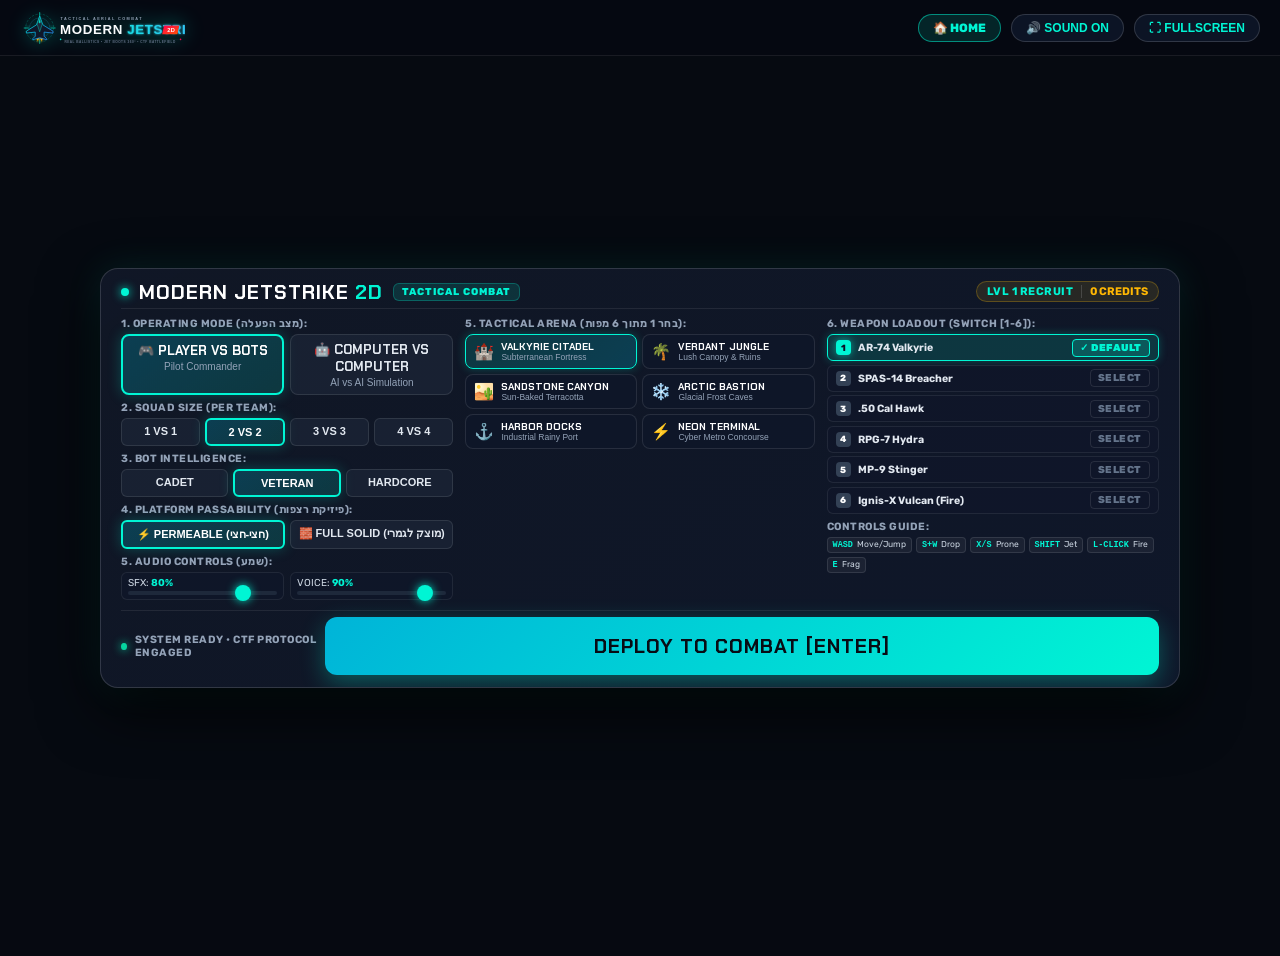
==== play.html @ 58e17929 "deploy: update with platform passability toggle and realistic foliage and flags" ====
<!DOCTYPE html>
<html lang="en" dir="ltr">
  <head>
    <meta charset="UTF-8" />
    <meta name="viewport" content="width=device-width, initial-scale=1.0, maximum-scale=1.0, user-scalable=no" />
    <title>MODERN JETSTRIKE 2D — Live Combat Arena</title>
    <meta name="description" content="Play Modern Jetstrike 2D online. Fast-paced 2D tactical combat with jet boots flight, projectile ballistics, 3-tier arena, and intense CTF team matches." />
    <meta name="theme-color" content="#060911" />
    <link rel="icon" type="image/svg+xml" href="./favicon.svg" />
    <script type="module" crossorigin src="./assets/play-CEenJJMi.js"></script>
    <link rel="stylesheet" crossorigin href="./assets/style-Cs0fQq-7.css">
  </head>
  <body class="arena-body">
    <!-- Streamlined Header for Pure Game Arena -->
    <header class="site-header game-arena-header">
      <div class="header-container">
        <a href="./index.html" class="brand-link" title="Return to Home & Portal">
          <img src="./modern-jetstrike-logo.svg" alt="Modern Jetstrike 2D" class="header-logo-img" />
        </a>

        <div class="header-actions">
          <a href="./index.html" class="header-pill home-link-pill" title="Return to Home / Marketing Portal">
            <span>🏠 HOME</span>
          </a>
          <button id="mute-btn" class="header-pill" title="Mute/Unmute Audio">🔊 SOUND ON</button>
          <button id="fullscreen-btn" class="header-pill" title="Toggle Fullscreen">⛶ FULLSCREEN</button>
          <button id="main-menu-btn" class="header-pill danger" title="Pause / Open Match Menu" style="display: none;">⚙️ MENU [ESC]</button>
        </div>
      </div>
    </header>

    <div id="app" class="game-app-container">
      <section id="battle-arena" class="arena-section standalone-arena">
        <!-- Main Game Canvas -->
        <canvas id="game-canvas"></canvas>

        <!-- On-Screen Mobile Touch Controls (Call of Duty Mobile Dual-Stick Style) -->
        <div id="touch-controls" class="touch-overlay" style="display: none;">
          <!-- Left Thumbstick: Movement (Run, Jump, Drop/Crouch) -->
          <div id="touch-left-zone" class="touch-zone touch-move-zone">
            <div id="touch-stick-base" class="stick-base move-stick-base">
              <div class="stick-ring-guide">
                <span class="guide-dir guide-up">▲</span>
                <span class="guide-dir guide-down">▼</span>
                <span class="guide-dir guide-left">◀</span>
                <span class="guide-dir guide-right">▶</span>
              </div>
              <div id="touch-stick-knob" class="stick-knob move-stick-knob">
                <div class="knob-dot"></div>
              </div>
            </div>
          </div>

          <!-- Right Zone: Dual-Stick 360° Aim & Fire Joystick + Surrounding Tactical Buttons -->
          <div id="touch-right-zone" class="touch-zone touch-aim-zone">
            <!-- 360° Aim & Fire Joystick -->
            <div id="touch-fire-base" class="stick-base fire-stick-base">
              <div class="fire-aim-indicator" id="fire-aim-indicator"></div>
              <div id="touch-fire-knob" class="stick-knob fire-stick-knob">
                <span class="fire-knob-text">🎯 FIRE</span>
              </div>
            </div>

            <!-- Surrounding Action Cluster (Call of Duty Mobile layout) -->
            <div class="touch-btn-cluster">
              <button id="touch-btn-jet" class="t-btn t-jet" title="Jet Boost (Fly / Somersault)">
                <span class="t-icon">🚀</span>
                <span class="t-label">BOOST</span>
              </button>
              <button id="touch-btn-jump" class="t-btn t-jump" title="Jump / Vault">
                <span class="t-icon">⬆️</span>
              </button>
              <button id="touch-btn-prone" class="t-btn t-prone" title="Prone / Crouch">
                <span class="t-icon">🧎</span>
              </button>
              <button id="touch-btn-grenade" class="t-btn t-grenade" title="Grenade (Hold to charge)">
                <span class="t-icon">💣</span>
              </button>
              <button id="touch-btn-reload" class="t-btn t-reload" title="Reload Weapon">
                <span class="t-icon">🔄</span>
              </button>
              <button id="touch-btn-weapon" class="t-btn t-weapon" title="Switch Weapon">
                <span class="t-icon">🔀</span>
              </button>
            </div>
          </div>
        </div>

        <!-- Mobile Landscape Orientation Enforcer Overlay -->
        <div id="rotate-prompt" class="rotate-prompt-overlay" style="display: none;">
          <div class="rotate-card glass-panel">
            <div class="rotate-phone-anim">
              <svg class="phone-svg" viewBox="0 0 80 120" width="70" height="105">
                <rect x="5" y="5" width="70" height="110" rx="14" ry="14" fill="#0d1527" stroke="#00f5d4" stroke-width="3" />
                <line x1="28" y1="12" x2="52" y2="12" stroke="#4895ef" stroke-width="2.5" stroke-linecap="round" />
                <circle cx="40" cy="104" r="4.5" fill="#00f5d4" />
                <rect x="12" y="20" width="56" height="74" rx="4" ry="4" fill="rgba(0, 245, 212, 0.08)" stroke="rgba(0, 245, 212, 0.25)" stroke-width="1.5" />
                <circle cx="40" cy="57" r="14" fill="none" stroke="#ff0054" stroke-width="2" stroke-dasharray="3,3" />
                <circle cx="40" cy="57" r="3" fill="#ff0054" />
              </svg>
              <div class="rotate-arrow-indicator">🔄</div>
            </div>
            <h2 class="rotate-title">סובב את המכשיר למצב מאוזן</h2>
            <div class="rotate-sub">ROTATE DEVICE TO LANDSCAPE</div>
            <p class="rotate-note">לשליטה טקטית אופטימלית ב-Dual-Stick 360° ותצוגת קרב רחבה</p>
            <button id="btn-force-landscape" class="rotate-action-btn">
              <span>⛶ מעבר למסך מלא מאוזן</span>
            </button>
          </div>
        </div>

        <!-- Main Menu & Match Setup Overlay (Compact Zero-Scroll Tactical War Room) -->
        <div id="menu-overlay" class="overlay-container">
          <div class="menu-card glass-panel compact-warroom">
            <!-- Header Bar -->
            <div class="warroom-header">
              <div class="brand-badge-box">
                <span class="live-status-dot"></span>
                <h1 class="warroom-title">MODERN JETSTRIKE <span>2D</span></h1>
                <span class="warroom-tag">TACTICAL COMBAT</span>
              </div>
              <div id="player-profile-badge" class="profile-pill-compact">
                <span id="profile-rank-tag">LVL 1 RECRUIT</span>
                <span id="profile-credits-tag">0 CREDITS</span>
              </div>
            </div>

            <!-- 3-Column Tactical Setup Grid -->
            <div class="warroom-grid">
              <!-- Column 1: Match Settings -->
              <div class="warroom-col">
                <div class="setup-group">
                  <label class="group-title">1. OPERATING MODE (מצב הפעלה):</label>
                  <div class="button-group mode-group-compact">
                    <button class="menu-btn mode-btn active" data-mode="pvb">
                      <span class="btn-top">🎮 PLAYER VS BOTS</span>
                      <span class="btn-sub">Pilot Commander</span>
                    </button>
                    <button class="menu-btn mode-btn cvc-highlight" data-mode="cvc">
                      <span class="btn-top">🤖 COMPUTER VS COMPUTER</span>
                      <span class="btn-sub">AI vs AI Simulation</span>
                    </button>
                  </div>
                </div>

                <div class="setup-group">
                  <label class="group-title">2. SQUAD SIZE (PER TEAM):</label>
                  <div class="button-group grid-4-pills">
                    <button class="menu-btn size-btn" data-size="1v1">1 VS 1</button>
                    <button class="menu-btn size-btn active" data-size="2v2">2 VS 2</button>
                    <button class="menu-btn size-btn" data-size="3v3">3 VS 3</button>
                    <button class="menu-btn size-btn" data-size="4v4">4 VS 4</button>
                  </div>
                </div>

                <div class="setup-group">
                  <label class="group-title">3. BOT INTELLIGENCE:</label>
                  <div class="button-group grid-3-pills">
                    <button class="menu-btn diff-btn" data-diff="easy">CADET</button>
                    <button class="menu-btn diff-btn active" data-diff="medium">VETERAN</button>
                    <button class="menu-btn diff-btn" data-diff="hard">HARDCORE</button>
                  </div>
                </div>

                <div class="setup-group">
                  <label class="group-title">4. PLATFORM PASSABILITY (פיזיקת רצפות):</label>
                  <div class="button-group grid-2-pills">
                    <button class="menu-btn passability-btn active" data-passability="permeable" title="One-way platforms allow jumping through from below and dropping through">
                      ⚡ PERMEABLE (חצי-חצי)
                    </button>
                    <button class="menu-btn passability-btn" data-passability="solid" title="All platforms are 100% solid walls and floors - no passing through">
                      🧱 FULL SOLID (מוצק לגמרי)
                    </button>
                  </div>
                </div>

                <div class="setup-group audio-compact-group">
                  <label class="group-title">5. AUDIO CONTROLS (שמע):</label>
                  <div class="vol-row-compact">
                    <div class="volume-slider-compact">
                      <span>SFX: <b id="master-volume-val">80%</b></span>
                      <input type="range" id="master-volume-slider" min="0" max="1" step="0.05" value="0.8" class="vol-slider" />
                    </div>
                    <div class="volume-slider-compact">
                      <span>VOICE: <b id="voice-volume-val">90%</b></span>
                      <input type="range" id="voice-volume-slider" min="0" max="1" step="0.05" value="0.9" class="vol-slider" />
                    </div>
                  </div>
                </div>
              </div>

              <!-- Column 2: Tactical Map Selector (6 Living Maps) -->
              <div class="warroom-col">
                <div class="setup-group">
                  <label class="group-title">5. TACTICAL ARENA (בחר 1 מתוך 6 מפות):</label>
                  <div class="map-selector-grid">
                    <button class="map-card-pill active" data-map="citadel">
                      <span class="map-icon">🏰</span>
                      <div class="map-text">
                        <strong>VALKYRIE CITADEL</strong>
                        <small>Subterranean Fortress</small>
                      </div>
                    </button>
                    <button class="map-card-pill" data-map="jungle">
                      <span class="map-icon">🌴</span>
                      <div class="map-text">
                        <strong>VERDANT JUNGLE</strong>
                        <small>Lush Canopy & Ruins</small>
                      </div>
                    </button>
                    <button class="map-card-pill" data-map="desert">
                      <span class="map-icon">🏜️</span>
                      <div class="map-text">
                        <strong>SANDSTONE CANYON</strong>
                        <small>Sun-Baked Terracotta</small>
                      </div>
                    </button>
                    <button class="map-card-pill" data-map="arctic">
                      <span class="map-icon">❄️</span>
                      <div class="map-text">
                        <strong>ARCTIC BASTION</strong>
                        <small>Glacial Frost Caves</small>
                      </div>
                    </button>
                    <button class="map-card-pill" data-map="docks">
                      <span class="map-icon">⚓</span>
                      <div class="map-text">
                        <strong>HARBOR DOCKS</strong>
                        <small>Industrial Rainy Port</small>
                      </div>
                    </button>
                    <button class="map-card-pill" data-map="neon">
                      <span class="map-icon">⚡</span>
                      <div class="map-text">
                        <strong>NEON TERMINAL</strong>
                        <small>Cyber Metro Concourse</small>
                      </div>
                    </button>
                  </div>
                </div>
              </div>

              <!-- Column 3: Weapons Arsenal & Controls -->
              <div class="warroom-col">
                <div class="setup-group">
                  <label class="group-title">6. WEAPON LOADOUT (SWITCH [1-6]):</label>
                  <div class="weapons-arsenal-compact">
                    <div class="weapon-compact-card active" data-weapon="assault">
                      <span class="w-badge">1</span>
                      <span class="w-name">AR-74 Valkyrie</span>
                      <span class="default-tag">✓ DEFAULT</span>
                    </div>
                    <div class="weapon-compact-card" data-weapon="shotgun">
                      <span class="w-badge">2</span>
                      <span class="w-name">SPAS-14 Breacher</span>
                      <span class="default-tag">SELECT</span>
                    </div>
                    <div class="weapon-compact-card" data-weapon="sniper">
                      <span class="w-badge">3</span>
                      <span class="w-name">.50 Cal Hawk</span>
                      <span class="default-tag">SELECT</span>
                    </div>
                    <div class="weapon-compact-card" data-weapon="rocket">
                      <span class="w-badge">4</span>
                      <span class="w-name">RPG-7 Hydra</span>
                      <span class="default-tag">SELECT</span>
                    </div>
                    <div class="weapon-compact-card" data-weapon="smg">
                      <span class="w-badge">5</span>
                      <span class="w-name">MP-9 Stinger</span>
                      <span class="default-tag">SELECT</span>
                    </div>
                    <div class="weapon-compact-card" data-weapon="flamethrower">
                      <span class="w-badge">6</span>
                      <span class="w-name">Ignis-X Vulcan (Fire)</span>
                      <span class="default-tag">SELECT</span>
                    </div>
                  </div>
                </div>

                <div class="setup-group">
                  <label class="group-title">CONTROLS GUIDE:</label>
                  <div class="controls-ticker-compact">
                    <span><kbd>WASD</kbd> Move/Jump</span>
                    <span><kbd>S+W</kbd> Drop</span>
                    <span><kbd>X/S</kbd> Prone</span>
                    <span><kbd>SHIFT</kbd> Jet</span>
                    <span><kbd>L-CLICK</kbd> Fire</span>
                    <span><kbd>E</kbd> Frag</span>
                  </div>
                </div>
              </div>
            </div>

            <!-- Footer Dock: Prominent Always-Visible CTA -->
            <div class="warroom-footer">
              <div class="warroom-status">
                <span class="status-indicator"></span>
                <span>SYSTEM READY • CTF PROTOCOL ENGAGED</span>
              </div>
              <button id="start-btn" class="cta-button warroom-launch-btn pulse-button">
                <span class="btn-text">DEPLOY TO COMBAT [ENTER] ➔</span>
              </button>
            </div>
          </div>
        </div>

        <!-- Main Menu Return Confirmation / Pause Modal -->
        <div id="leave-modal" class="overlay-container" style="display: none;">
          <div class="modal-card glass-panel warning-card">
            <div class="badge-tag warning">MATCH PAUSED</div>
            <h2 class="modal-title text-warning">RETURN TO MAIN MENU?</h2>
            <p class="modal-subtitle">The match is paused. Returning to main menu will discard current match progress and K/D stats.</p>

            <div class="modal-actions">
              <button id="confirm-leave-btn" class="cta-button danger">
                <span class="btn-text">YES, RETURN TO MENU</span>
              </button>
              <button id="cancel-leave-btn" class="cta-button secondary">
                <span class="btn-text">RESUME BATTLE [ESC]</span>
              </button>
            </div>
          </div>
        </div>

        <!-- Game Over Modal -->
        <div id="game-over-modal" class="overlay-container" style="display: none;">
          <div class="modal-card glass-panel">
            <h2 id="game-over-title" class="modal-title">VICTORY</h2>
            <p id="game-over-subtitle" class="modal-subtitle">The Blue team captured 5 flags and claimed victory!</p>

            <div id="game-over-score" class="score-display"></div>
            <div id="game-over-rewards"></div>
            <div id="game-over-stats" class="stats-summary"></div>

            <div class="modal-actions">
              <button id="play-again-btn" class="cta-button">
                <span class="btn-text">PLAY AGAIN</span>
              </button>
              <button id="game-over-menu-btn" class="cta-button secondary">
                <span class="btn-text">MAIN MENU</span>
              </button>
              <a href="./index.html" class="cta-button tertiary">
                <span class="btn-text">🏠 HOME PORTAL</span>
              </a>
            </div>
          </div>
        </div>
      </section>
    </div>

    <!-- Main Game Script -->
  </body>
</html>
---- assets/style-Cs0fQq-7.css ----
@import "https://fonts.googleapis.com/css2?family=Chakra+Petch:wght@400;600;700&family=Rubik:wght@400;500;700;900&display=swap";*{box-sizing:border-box;-webkit-user-select:none;user-select:none;margin:0;padding:0}body,html{scroll-behavior:smooth;color:#f1f5f9;background-color:#060911;width:100%;min-height:100%;font-family:Rubik,Segoe UI,sans-serif;overflow:hidden auto}#app{width:100%;min-height:100vh;position:relative}.site-header{-webkit-backdrop-filter:blur(14px);z-index:1000;background:#060911f0;border-bottom:1px solid #ffffff14;width:100%;height:56px;position:sticky;top:0;left:0}.header-container{justify-content:space-between;align-items:center;max-width:1440px;height:100%;margin:0 auto;padding:0 20px;display:flex}.brand-link{color:#fff;align-items:center;gap:10px;text-decoration:none;display:flex}.brand-icon{color:#00f5d4;filter:drop-shadow(0 0 10px #00f5d4b3);font-size:20px}.brand-name{letter-spacing:1.5px;font-family:Chakra Petch,sans-serif;font-size:17px;font-weight:900}.brand-name .accent-text{color:#00f5d4}.brand-tag{color:#00f5d4;letter-spacing:.5px;background:#00f5d41f;border:1px solid #00f5d466;border-radius:4px;padding:2px 7px;font-size:10px;font-weight:700}.site-nav{gap:22px;display:flex}.nav-link{color:#94a3b8;letter-spacing:.8px;border-bottom:2px solid #0000;padding:6px 0;font-size:12px;font-weight:700;text-decoration:none;transition:all .2s}.nav-link:hover,.nav-link.active{color:#00f5d4;border-bottom-color:#00f5d4}.header-actions{align-items:center;gap:10px;display:flex}.header-pill{color:#00f5d4;cursor:pointer;background:#0f172ad9;border:1px solid #ffffff26;border-radius:20px;padding:6px 14px;font-size:12px;font-weight:700;transition:all .2s}.header-pill:hover{background:#1e293bf2;border-color:#00f5d4;transform:translateY(-1px)}.header-pill.danger{color:#ff0054;border-color:#ff00544d}.header-pill.danger:hover{background:#ff005433;border-color:#ff0054}.header-pill.muted{color:#94a3b8;border-color:#ffffff14}.github-pill{color:#fff;letter-spacing:.5px;background:linear-gradient(135deg,#1e293b 0%,#0f172a 100%);border:1px solid #fff3;border-radius:20px;align-items:center;gap:7px;padding:6px 14px;font-size:12px;font-weight:800;text-decoration:none;transition:all .2s;display:flex}.github-pill:hover{border-color:#00f5d4;transform:translateY(-1px);box-shadow:0 0 16px #00f5d44d}.arena-section{background:#000;width:100%;height:calc(100vh - 56px);min-height:560px;position:relative;overflow:hidden}canvas#game-canvas{cursor:crosshair;width:100%;height:100%;display:block;position:absolute;top:0;left:0}.top-hud-bar{z-index:50;gap:10px;display:flex;position:absolute;top:16px;right:16px}.hud-pill{color:#00f5d4;cursor:pointer;-webkit-backdrop-filter:blur(8px);backdrop-filter:blur(8px);background:#0f172ad9;border:1px solid #ffffff26;border-radius:20px;padding:8px 16px;font-size:13px;font-weight:700;transition:all .2s}.hud-pill:hover{background:#1e293bf2;border-color:#00f5d4;transform:translateY(-1px)}.hud-pill.danger{color:#ff0054;border-color:#ff00544d}.hud-pill.danger:hover{background:#ff005433;border-color:#ff0054}.hud-pill.muted{color:#94a3b8;border-color:#ffffff14}.modal-actions{gap:14px;display:flex}.cta-button.danger{background:linear-gradient(135deg,#d90429 0%,#ff0054 100%);box-shadow:0 8px 25px #ff005459}.cta-button.secondary{color:#fff;box-shadow:none;background:#1e293bcc;border:1px solid #ffffff26}.cta-button.secondary:hover{background:#334155f2}.badge-tag.warning{color:#ff0054;background:#ff005426;border-color:#ff005459}.text-warning{color:#ff0054;text-shadow:0 0 25px #ff005480}.touch-overlay{pointer-events:none;z-index:40;width:100%;height:100%;position:absolute;top:0;left:0}.touch-zone{pointer-events:auto;-webkit-user-select:none;user-select:none;position:absolute;bottom:16px}#touch-left-zone{justify-content:center;align-items:center;width:170px;height:170px;display:flex;left:18px}.stick-base{-webkit-backdrop-filter:blur(8px);border-radius:50%;justify-content:center;align-items:center;width:132px;height:132px;display:flex;position:relative}.move-stick-base{background:radial-gradient(circle,#0f172a73 0%,#060b18bf 100%);border:2px solid #00f5d459;box-shadow:0 0 16px #00f5d426,inset 0 0 16px #00000080}.stick-ring-guide{pointer-events:none;width:100%;height:100%;position:absolute}.guide-dir{color:#00f5d473;font-size:11px;position:absolute}.guide-up{top:6px;left:50%;transform:translate(-50%)}.guide-down{bottom:6px;left:50%;transform:translate(-50%)}.guide-left{top:50%;left:6px;transform:translateY(-50%)}.guide-right{top:50%;right:6px;transform:translateY(-50%)}.stick-knob{pointer-events:none;border-radius:50%;justify-content:center;align-items:center;transition:box-shadow .12s;display:flex;position:absolute;transform:translate(0)}.move-stick-knob{background:radial-gradient(circle at 35% 35%,#00f5d4,#0077b6);border:2px solid #fff;width:54px;height:54px;box-shadow:0 0 18px #00f5d4b3,inset 0 2px 4px #fff6}.knob-dot{background:#fff;border-radius:50%;width:12px;height:12px;box-shadow:0 0 8px #fff}#touch-right-zone{pointer-events:none;width:280px;height:280px;right:14px}.fire-stick-base{pointer-events:auto;cursor:grab;touch-action:none;background:radial-gradient(circle,#1e0a1480 0%,#0c050ccc 100%);border:2px dashed #ff00548c;border-radius:50%;width:136px;height:136px;position:absolute;bottom:10px;right:10px;box-shadow:0 0 20px #ff005440,inset 0 0 20px #0009}.fire-aim-indicator{transform-origin:0%;pointer-events:none;background:linear-gradient(90deg,#ff0054d9,#0000);width:76px;height:3px;display:none;position:absolute;top:50%;left:50%;box-shadow:0 0 8px #ff0054}.fire-stick-knob{color:#fff;letter-spacing:.5px;-webkit-user-select:none;user-select:none;background:radial-gradient(circle at 35% 35%,#ff0054,#800f2f);border:2px solid #ffccd5;width:62px;height:62px;font-family:Chakra Petch,sans-serif;font-size:11px;font-weight:900;box-shadow:0 0 20px #ff0054a6,inset 0 2px 5px #ffffff80}.fire-stick-knob.active-firing{background:radial-gradient(circle at 35% 35%,#ff4d6d,#d90429);transform:scale(1.06);box-shadow:0 0 30px #ff0054,inset 0 0 10px #fff}.fire-knob-text{pointer-events:none;text-shadow:0 1px 4px #000c}.touch-btn-cluster{pointer-events:none;width:100%;height:100%;position:absolute;top:0;left:0}.t-btn{pointer-events:auto;color:#fff;cursor:pointer;touch-action:none;-webkit-user-select:none;user-select:none;-webkit-backdrop-filter:blur(6px);background:#0f172acc;border:1.5px solid #ffffff40;border-radius:50%;justify-content:center;align-items:center;font-family:Chakra Petch,sans-serif;transition:transform 80ms,filter 80ms,background 80ms;display:flex;position:absolute}.t-btn:active{filter:brightness(1.3);transform:scale(.9)}.t-jet{color:#fff;background:linear-gradient(135deg,#00b4d8bf,#0077b6e6);border:2px solid #00f5d4;border-radius:21px;gap:5px;width:94px;height:42px;font-size:13px;font-weight:800;bottom:160px;right:18px;box-shadow:0 0 18px #00f5d473}.t-jet:active{color:#080c14;background:linear-gradient(135deg,#00f5d4,#0077b6)}.t-jump{background:#141e37d9;border-color:#00f5d466;width:44px;height:44px;font-size:18px;bottom:160px;right:122px}.t-prone{background:#141e37d9;border-color:#4895ef80;width:42px;height:42px;font-size:17px;bottom:160px;right:176px}.t-grenade{background:#28190ad9;border-color:#ffb703;width:48px;height:48px;font-size:18px;bottom:102px;right:162px;box-shadow:0 0 12px #ffb7034d}.t-reload{background:#0a192dd9;border-color:#4895ef;width:44px;height:44px;font-size:17px;bottom:44px;right:162px}.t-weapon{background:#230a28d9;border-color:#b5179e;width:46px;height:46px;font-size:18px;top:15px;right:25px;box-shadow:0 0 12px #b5179e4d}.rotate-prompt-overlay{z-index:99999;-webkit-backdrop-filter:blur(18px);text-align:center;direction:rtl;background:#040710f5;justify-content:center;align-items:center;width:100vw;height:100vh;padding:24px;display:flex;position:fixed;top:0;left:0}.rotate-card{background:#0b1326eb;border:1px solid #00f5d459;border-radius:18px;flex-direction:column;align-items:center;width:100%;max-width:440px;padding:34px 26px;display:flex;box-shadow:0 0 45px #00f5d433,inset 0 0 25px #0009}.rotate-phone-anim{justify-content:center;align-items:center;width:110px;height:110px;margin-bottom:20px;display:flex;position:relative}.phone-svg{transform-origin:50%;filter:drop-shadow(0 0 10px #00f5d466);animation:2.6s ease-in-out infinite phoneLandscapeTilt}@keyframes phoneLandscapeTilt{0%,15%{transform:rotate(0)}40%,80%{transform:rotate(-90deg)}95%,to{transform:rotate(0)}}.rotate-arrow-indicator{font-size:24px;animation:3s linear infinite spinSlow;position:absolute;top:-6px;right:-6px}@keyframes spinSlow{0%{transform:rotate(0)}to{transform:rotate(360deg)}}.rotate-title{color:#00f5d4;text-shadow:0 0 14px #00f5d480;margin:0 0 4px;font-family:Chakra Petch,sans-serif;font-size:22px;font-weight:800}.rotate-sub{letter-spacing:2px;color:#ffffffa6;direction:ltr;margin-bottom:14px;font-family:Chakra Petch,sans-serif;font-size:13px;font-weight:700}.rotate-note{color:#94a3b8;margin:0 0 22px;font-size:14px;line-height:1.5}.rotate-action-btn{color:#080c14;letter-spacing:1px;cursor:pointer;background:linear-gradient(135deg,#00f5d4,#00b4d8);border:none;border-radius:10px;width:100%;padding:14px 20px;font-family:Chakra Petch,sans-serif;font-size:14px;font-weight:800;transition:transform .15s,filter .15s;box-shadow:0 0 25px #00f5d466}.rotate-action-btn:active{filter:brightness(1.2);transform:scale(.96)}@media (orientation:portrait) and (width<=1024px){#rotate-prompt{display:flex!important}}@media (height<=520px){.site-header{height:38px!important;padding:0 12px!important}.site-header .brand-title-wrap{display:none!important}.site-header .header-pill{padding:3px 8px!important;font-size:11px!important}.arena-section,.standalone-arena{height:calc(100vh - 38px)!important;min-height:0!important}.touch-zone{transform-origin:bottom;transform:scale(.88)}}.overlay-container{-webkit-backdrop-filter:blur(12px);backdrop-filter:blur(12px);z-index:100;background:#080c14d9;justify-content:center;align-items:center;width:100%;height:100%;display:flex;position:absolute;top:0;left:0}.glass-panel{background:linear-gradient(145deg,#111827f0,#0f172afa);border:1px solid #ffffff24;border-radius:18px;box-shadow:0 25px 60px #000000b3,0 0 35px #00f5d41f}.menu-card.no-scroll{flex-direction:column;gap:clamp(10px,1.6vh,16px);width:min(92vw,1060px);max-height:88vh;padding:clamp(16px,2.6vh,28px) clamp(20px,2.8vw,36px);display:flex;overflow:hidden}.menu-card.compact-warroom{box-sizing:border-box;flex-direction:column;gap:8px;width:min(94vw,1080px);max-height:92vh;padding:12px 20px;display:flex;overflow:hidden;box-shadow:0 20px 60px #000000d9,0 0 35px #00f5d41f}.warroom-header{border-bottom:1px solid #ffffff14;justify-content:space-between;align-items:center;padding-bottom:6px;display:flex}.brand-badge-box{align-items:center;gap:10px;display:flex}.live-status-dot{background:#00f5d4;border-radius:50%;width:8px;height:8px;box-shadow:0 0 10px #00f5d4}.warroom-title{color:#fff;letter-spacing:1px;margin:0;font-family:Chakra Petch,sans-serif;font-size:20px;font-weight:900;line-height:1}.warroom-title span{color:#00f5d4}.warroom-tag{letter-spacing:1px;color:#00f5d4;background:#00f5d41f;border:1px solid #00f5d440;border-radius:6px;padding:2px 8px;font-size:10px;font-weight:800}.profile-pill-compact{color:#ffbe0b;background:#ffbe0b1a;border:1px solid #ffbe0b40;border-radius:12px;gap:8px;padding:3px 10px;font-size:11px;font-weight:700;display:flex}.warroom-grid{grid-template-columns:1fr 1.05fr 1fr;align-items:start;gap:12px;display:grid}.warroom-col{flex-direction:column;gap:6px;display:flex}.setup-group{flex-direction:column;gap:4px;display:flex}.group-title{color:#94a3b8;letter-spacing:.5px;text-transform:uppercase;font-size:10.5px;font-weight:700}.mode-group-compact{grid-template-columns:1fr 1fr;gap:6px;display:grid}.mode-group-compact .menu-btn{border-radius:8px;padding:6px 4px}.mode-group-compact .btn-top{font-size:11px;font-weight:700}.mode-group-compact .btn-sub{font-size:9px}.grid-4-pills{grid-template-columns:repeat(4,1fr);gap:5px;display:grid}.grid-4-pills .menu-btn{border-radius:6px;padding:6px 2px;font-size:11px;font-weight:800}.grid-3-pills{grid-template-columns:repeat(3,1fr);gap:5px;display:grid}.grid-3-pills .menu-btn{border-radius:6px;padding:6px 2px;font-size:11px;font-weight:800}.grid-2-pills{grid-template-columns:repeat(2,1fr);gap:5px;display:grid}.grid-2-pills .menu-btn{border-radius:6px;padding:6px 4px;font-size:11px;font-weight:800}.vol-row-compact{grid-template-columns:1fr 1fr;gap:6px;display:grid}.volume-slider-compact{color:#cbd5e1;background:#0f172a80;border:1px solid #ffffff14;border-radius:6px;flex-direction:column;gap:2px;padding:4px 6px;font-size:10px;display:flex}.volume-slider-compact b{color:#00f5d4}.volume-slider-compact .vol-slider{width:100%;height:4px}.map-selector-grid{grid-template-columns:1fr 1fr;gap:5px;display:grid}.map-card-pill{cursor:pointer;text-align:left;-webkit-user-select:none;user-select:none;background:#0f172ab3;border:1px solid #ffffff1a;border-radius:8px;align-items:center;gap:7px;padding:6px 8px;transition:all .15s;display:flex}.map-card-pill:hover{background:#1e293bcc;border-color:#00f5d466;transform:translateY(-1px)}.map-card-pill.active{background:linear-gradient(135deg,#00f5d426,#00b4d840);border:1.5px solid #00f5d4;box-shadow:0 0 10px #00f5d440}.map-card-pill .map-icon{font-size:16px}.map-card-pill .map-text{flex-direction:column;display:flex}.map-card-pill .map-text strong{color:#fff;font-family:Chakra Petch,sans-serif;font-size:10px;font-weight:700;line-height:1.1}.map-card-pill .map-text small{color:#94a3b8;font-size:8.5px}.weapons-arsenal-compact{grid-template-columns:1fr;gap:3.5px;display:grid}.weapons-arsenal-compact .weapon-compact-card{cursor:pointer;background:#0f172a99;border:1px solid #ffffff14;border-radius:6px;align-items:center;gap:7px;padding:3.5px 8px;transition:all .15s;display:flex}.weapons-arsenal-compact .weapon-compact-card:hover{background:#1e293bb3;border-color:#00f5d466}.weapons-arsenal-compact .weapon-compact-card.active{background:#00f5d424;border-color:#00f5d4;box-shadow:0 0 8px #00f5d440}.weapons-arsenal-compact .w-badge{color:#fff;background:#334155;border-radius:4px;justify-content:center;align-items:center;width:15px;height:15px;font-size:9px;font-weight:800;display:flex}.weapons-arsenal-compact .weapon-compact-card.active .w-badge{color:#0b1329;background:#00f5d4}.weapons-arsenal-compact .w-name{color:#e2e8f0;font-size:10.5px;font-weight:700}.weapons-arsenal-compact .default-tag{color:#00f5d4;margin-left:auto;font-size:8.5px;font-weight:700}.controls-ticker-compact{flex-wrap:wrap;gap:4px;display:flex}.controls-ticker-compact span{color:#cbd5e1;background:#ffffff0d;border:1px solid #ffffff1a;border-radius:4px;padding:1.5px 5px;font-size:8.5px}.controls-ticker-compact kbd{color:#00f5d4;margin-right:2px;font-weight:800}.warroom-footer{border-top:1px solid #ffffff14;justify-content:space-between;align-items:center;margin-top:2px;padding-top:6px;display:flex}.warroom-status{color:#94a3b8;letter-spacing:.5px;align-items:center;gap:8px;font-size:10.5px;font-weight:700;display:flex}.warroom-status .status-indicator{background:#06d6a0;border-radius:50%;width:7px;height:7px;box-shadow:0 0 8px #06d6a0}.warroom-launch-btn{letter-spacing:1px;width:auto;min-width:250px;padding:8px 22px;font-family:Chakra Petch,sans-serif;font-size:13.5px;font-weight:900}.menu-header{text-align:center}.badge-tag{letter-spacing:1.5px;color:#00f5d4;background:#00f5d426;border:1px solid #00f5d44d;border-radius:12px;margin-bottom:4px;padding:3px 12px;font-size:11px;font-weight:800;display:inline-block}.game-title{letter-spacing:2px;color:#fff;text-transform:uppercase;text-shadow:0 0 20px #00f5d44d;font-family:Chakra Petch,sans-serif;font-size:clamp(26px,3.8vh,38px);font-weight:900;line-height:1.1}.game-title span{color:#00f5d4}.game-subtitle{color:#94a3b8;margin-top:2px;font-size:clamp(12px,1.4vh,13px)}.menu-grid{grid-template-columns:1.15fr 1fr;align-items:stretch;gap:clamp(14px,2.2vw,26px);display:grid}.menu-col{flex-direction:column;justify-content:space-between;gap:clamp(8px,1.5vh,14px);display:flex}.setup-section{flex-direction:column;gap:6px;display:flex}.section-label{color:#cbd5e1;letter-spacing:.5px;font-size:12px;font-weight:700}.mode-group{grid-template-columns:1fr 1fr;gap:8px;display:grid}.size-group{grid-template-columns:repeat(4,1fr);gap:8px;display:grid}.diff-group{grid-template-columns:repeat(3,1fr);gap:8px;display:grid}.menu-btn,.choice-btn{color:#e2e8f0;cursor:pointer;background:#1e293b99;border:1px solid #ffffff1a;border-radius:10px;flex-direction:column;align-items:center;gap:2px;padding:clamp(8px,1.2vh,12px) 6px;transition:all .2s;display:flex}.menu-btn:hover,.choice-btn:hover{background:#334155b3;border-color:#00f5d466;transform:translateY(-2px)}.menu-btn.active,.choice-btn.active{color:#fff;background:linear-gradient(145deg,#00b4d840,#00f5d426);border:2px solid #00f5d4;box-shadow:0 0 14px #00f5d440}.menu-btn .btn-top,.choice-btn .title{font-family:Chakra Petch,sans-serif;font-size:13px;font-weight:700}.menu-btn .btn-sub,.choice-btn .desc{color:#94a3b8;font-size:10px}.mode-btn.cvc-highlight.active{border-color:#ffbe0b;box-shadow:0 0 16px #ffbe0b66}.mode-btn.cvc-highlight.active .btn-top{color:#ffbe0b}.weapons-grid-compact{flex-direction:column;gap:5px;display:flex}.weapon-compact-card{cursor:pointer;-webkit-user-select:none;user-select:none;background:#0f172a99;border:1px solid #ffffff14;border-radius:8px;align-items:center;gap:10px;padding:6px 10px;transition:all .15s;display:flex;position:relative}.weapon-compact-card:hover{background:#1e293bb3;border-color:#00f5d466;transform:translate(2px)}.weapon-compact-card.active{background:#00f5d424;border-color:#00f5d4;box-shadow:0 0 10px #00f5d440}.weapon-compact-card.active .w-badge{color:#0f172a;background:#00f5d4;box-shadow:0 0 8px #00f5d499}.weapon-compact-card .default-tag{color:#64748b;text-transform:uppercase;letter-spacing:.5px;border:1px solid #ffffff1a;border-radius:4px;flex-shrink:0;margin-left:auto;padding:2px 7px;font-size:10px;font-weight:800;transition:all .15s}.weapon-compact-card.active .default-tag{color:#00f5d4;background:#00f5d42e;border-color:#00f5d4;font-weight:900}.w-badge{color:#0f172a;background:#00f5d4;border-radius:4px;flex-shrink:0;justify-content:center;align-items:center;width:20px;height:20px;font-size:11px;font-weight:900;display:inline-flex}.w-logo-wrap{background:#00000073;border:1px solid #ffffff14;border-radius:4px;flex-shrink:0;justify-content:center;align-items:center;width:44px;height:24px;padding:2px 4px;display:flex}.weapon-svg{object-fit:contain;filter:drop-shadow(0 0 3px #00f5d459);width:100%;height:100%}.w-details{flex-direction:column;display:flex}.w-details strong{color:#fff;font-size:12px}.w-details span{color:#94a3b8;font-size:10px}.controls-guide-compact{background:#0f172a80;border:1px solid #ffffff14;border-radius:10px;grid-template-columns:repeat(2,1fr);gap:6px;padding:8px 12px;display:grid}.guide-item{color:#cbd5e1;align-items:center;gap:6px;font-size:11px;display:flex}.guide-item .k{color:#00f5d4;letter-spacing:.5px;white-space:nowrap;background:#ffffff1f;border:1px solid #fff3;border-radius:4px;padding:2px 6px;font-size:10px;font-weight:700;display:inline-block}.launch-box{margin-top:auto}.cta-button{color:#080c14;cursor:pointer;background:linear-gradient(135deg,#00b4d8 0%,#00f5d4 100%);border:none;border-radius:12px;flex-direction:column;align-items:center;gap:2px;width:100%;padding:clamp(12px,1.8vh,16px) 20px;transition:all .25s cubic-bezier(.4,0,.2,1);display:flex;box-shadow:0 8px 25px #00f5d44d}.cta-button:hover{filter:brightness(1.1);transform:translateY(-2px);box-shadow:0 12px 30px #00f5d480}.cta-button:active{transform:translateY(1px)}.cta-button .btn-text{letter-spacing:1px;font-family:Chakra Petch,sans-serif;font-size:clamp(16px,2.2vh,20px);font-weight:800}.cta-button .btn-sub{opacity:.85;font-size:11px;font-weight:600}.modal-card{text-align:center;flex-direction:column;gap:20px;width:90%;max-width:520px;padding:36px;display:flex}.modal-title{letter-spacing:2px;font-family:Chakra Petch,sans-serif;font-size:42px;font-weight:900}.text-victory{color:#00f5d4;text-shadow:0 0 25px #00f5d480}.text-defeat{color:#ff0054;text-shadow:0 0 25px #ff005480}.modal-subtitle{color:#cbd5e1;font-size:15px}.score-display{background:#0f172ab3;border-radius:12px;justify-content:center;align-items:center;gap:24px;padding:16px;display:flex}.score-team{font-size:22px;font-weight:800}.score-team.blue{color:#00b4d8}.score-team.red{color:#e63946}.score-team span{font-size:36px}.score-divider{color:#64748b;font-size:28px}.stats-summary{background:#1e293b80;border-radius:10px;justify-content:space-around;padding:12px;font-size:14px;display:flex}.stat-item strong{color:#00f5d4;font-size:16px}.reward-card{text-align:left;background:#0f172ad9;border:1px solid #ffffff1f;border-radius:14px;flex-direction:column;gap:12px;padding:16px 20px;display:flex}.reward-card.victory-reward{border-color:#00f5d466;box-shadow:0 0 20px #00f5d426}.reward-card.defeat-reward{border-color:#ff005459;box-shadow:0 0 20px #ff00541f}.reward-header{justify-content:space-between;align-items:center;display:flex}.reward-badge{letter-spacing:1px;text-transform:uppercase;color:#00f5d4;font-family:Chakra Petch,sans-serif;font-size:13px;font-weight:900}.reward-card.defeat-reward .reward-badge{color:#ffb703}.rank-up-badge{color:#0f172a;background:#ffb703;border-radius:6px;padding:2px 8px;font-size:11px;font-weight:900;animation:1s infinite alternate pulse}.reward-amounts{gap:12px;display:flex}.reward-pill{text-align:center;letter-spacing:.5px;border-radius:8px;flex:1;padding:8px 12px;font-family:Chakra Petch,sans-serif;font-size:18px;font-weight:900}.reward-pill.xp{color:#00f5d4;background:#00f5d426;border:1px solid #00f5d466}.reward-pill.credits{color:#ffb703;background:#ffb70326;border:1px solid #ffb70366}.career-progress{flex-direction:column;gap:6px;margin-top:4px;display:flex}.career-rank-text{color:#cbd5e1;justify-content:space-between;font-size:12px;font-weight:800;display:flex}.career-bar-track{background:#ffffff1a;border-radius:4px;width:100%;height:8px;overflow:hidden}.career-bar-fill{background:linear-gradient(90deg,#00b4d8,#00f5d4);border-radius:4px;height:100%;transition:width .6s cubic-bezier(.4,0,.2,1)}.career-total-credits{color:#94a3b8;margin-top:2px;font-size:11px}.career-total-credits strong{color:#ffb703}.menu-top-strip{justify-content:space-between;align-items:center;width:100%;display:flex}.player-profile-pill{background:#0f172ab3;border:1px solid #ffffff1f;border-radius:20px;align-items:center;gap:8px;padding:4px 10px;font-size:11px;font-weight:800;display:flex}#profile-rank-tag{color:#00f5d4;letter-spacing:.5px}#profile-credits-tag{color:#ffb703;border-left:1px solid #ffffff26;padding-left:8px}@media (width<=900px){.menu-grid{grid-template-columns:1fr;gap:10px}.menu-card.no-scroll{max-height:94vh;overflow-y:auto}}@media (height<=720px){.menu-card.no-scroll{gap:6px;padding:10px 18px}.badge-tag{margin-bottom:2px;padding:2px 8px;font-size:10px}.game-title{font-size:24px}.game-subtitle{display:none}.weapons-grid-compact{gap:3px}.weapon-compact-card{padding:4px 8px}.choice-btn{padding:6px 4px}.choice-btn .title{font-size:11px}.choice-btn .desc{display:none}}.portal-section{background:#080c14;border-top:1px solid #ffffff0f;padding:80px 24px}.portal-section.dark-alt{background:#060910}.section-inner{max-width:1320px;margin:0 auto}.section-header{text-align:center;margin-bottom:54px}.section-tag{color:#00f5d4;letter-spacing:2px;text-transform:uppercase;background:#00f5d41a;border:1px solid #00f5d459;border-radius:20px;margin-bottom:14px;padding:4px 14px;font-size:11px;font-weight:800;display:inline-block}.section-title{letter-spacing:2px;color:#fff;margin-bottom:14px;font-family:Chakra Petch,sans-serif;font-size:clamp(28px,4vw,42px);font-weight:900}.section-desc{color:#94a3b8;max-width:680px;margin:0 auto;font-size:15px;line-height:1.6}.arsenal-cards-grid{grid-template-columns:repeat(auto-fit,minmax(230px,1fr));gap:20px;display:grid}.arsenal-showcase-card{-webkit-backdrop-filter:blur(8px);backdrop-filter:blur(8px);background:#0f172ab3;border:1px solid #ffffff1a;border-radius:14px;flex-direction:column;padding:24px 20px;transition:all .3s cubic-bezier(.4,0,.2,1);display:flex}.arsenal-showcase-card:hover{border-color:#00f5d466;transform:translateY(-4px);box-shadow:0 14px 30px #0006,0 0 20px #00f5d426}.arsenal-showcase-card.active{background:#0f172ae6;border-color:#00f5d4;box-shadow:0 0 25px #00f5d440}.card-top{justify-content:space-between;align-items:center;margin-bottom:18px;display:flex}.caliber-tag{color:#94a3b8;background:#ffffff0f;border-radius:4px;padding:3px 8px;font-size:10px;font-weight:700}.slot-badge{color:#00f5d4;font-family:Chakra Petch,sans-serif;font-size:11px;font-weight:800}.card-logo-display{background:#0006;border:1px solid #ffffff0f;border-radius:8px;justify-content:center;align-items:center;height:64px;margin-bottom:18px;padding:8px 16px;display:flex}.showcase-svg{object-fit:contain;filter:drop-shadow(0 0 6px #00f5d466);width:100%;height:100%}.wep-title{letter-spacing:.5px;color:#fff;margin-bottom:4px;font-family:Chakra Petch,sans-serif;font-size:18px;font-weight:800}.wep-type{color:#94a3b8;margin-bottom:18px;font-size:11px}.specs-list{border-top:1px solid #ffffff14;flex-direction:column;gap:8px;margin-bottom:22px;padding-top:14px;font-size:12px;display:flex}.spec-row{justify-content:space-between;align-items:center;display:flex}.spec-row span{color:#94a3b8}.spec-row strong{color:#f1f5f9}.highlight-cyan{color:#00f5d4!important}.highlight-amber{color:#ffb703!important}.highlight-blue{color:#70d6ff!important}.highlight-red{color:#ff0054!important}.highlight-purple{color:#b5179e!important}.arsenal-select-btn{color:#fff;letter-spacing:1px;cursor:pointer;background:#ffffff14;border:1px solid #ffffff26;border-radius:8px;width:100%;margin-top:auto;padding:10px;font-family:Chakra Petch,sans-serif;font-size:12px;font-weight:700;transition:all .2s}.arsenal-select-btn:hover{color:#00f5d4;background:#00f5d42e;border-color:#00f5d4}.arsenal-select-btn.equipped{color:#080c14;background:#00f5d4;border-color:#00f5d4;font-weight:900}.features-grid{grid-template-columns:repeat(auto-fit,minmax(320px,1fr));gap:24px;display:grid}.feature-card{background:#0f172a99;border:1px solid #ffffff14;border-radius:12px;padding:28px 24px;transition:all .25s}.feature-card:hover{background:#0f172ad9;border-color:#00f5d459;transform:translateY(-3px)}.feature-icon{margin-bottom:16px;font-size:32px}.feature-card h4{color:#fff;margin-bottom:10px;font-family:Chakra Petch,sans-serif;font-size:18px;font-weight:700}.feature-card p{color:#94a3b8;font-size:14px;line-height:1.6}.controls-matrix-wrap{background:#0f172ab3;border:1px solid #ffffff1a;border-radius:14px;overflow-x:auto}.controls-table{border-collapse:collapse;text-align:left;width:100%;font-size:13px}.controls-table th{color:#00f5d4;letter-spacing:1px;background:#0a0f1ae6;border-bottom:1px solid #ffffff1a;padding:16px 20px;font-family:Chakra Petch,sans-serif;font-size:13px;font-weight:800}.controls-table td{color:#cbd5e1;border-bottom:1px solid #ffffff0d;padding:14px 20px}.controls-table tr:hover td{background:#00f5d408}.k-badge{color:#00f5d4;background:#ffffff1a;border:1px solid #fff3;border-radius:4px;padding:3px 8px;font-size:11px;font-weight:700;display:inline-block;box-shadow:0 2px 4px #0000004d}.site-footer{background:#04060b;border-top:1px solid #ffffff14;padding:60px 24px 30px}.footer-container{grid-template-columns:2fr 1fr 1.5fr;gap:40px;max-width:1320px;margin:0 auto;display:grid}.brand-col .brand-link{margin-bottom:16px}.footer-text{color:#94a3b8;max-width:440px;margin-bottom:20px;font-size:13px;line-height:1.6}.footer-pills{flex-wrap:wrap;gap:8px;display:flex}.tech-tag{color:#00f5d4;background:#ffffff0d;border:1px solid #ffffff1a;border-radius:20px;padding:3px 9px;font-size:11px;font-weight:600}.footer-heading{color:#fff;letter-spacing:1px;margin-bottom:18px;font-family:Chakra Petch,sans-serif;font-size:13px;font-weight:800}.links-col{flex-direction:column;gap:10px;display:flex}.links-col a{color:#94a3b8;font-size:13px;text-decoration:none;transition:color .2s}.links-col a:hover{color:#00f5d4}.footer-subtext{color:#94a3b8;margin-bottom:16px;font-size:13px;line-height:1.5}.gh-cta{margin-bottom:16px;padding:10px 18px;text-decoration:none;display:inline-block}.copyright-tag{color:#64748b;font-size:11px;display:block}.header-logo-img{filter:drop-shadow(0 0 10px #00f5d466);width:auto;height:38px;transition:transform .2s;display:block}.header-logo-img:hover{transform:scale(1.02)}.home-link-pill{align-items:center;gap:6px;font-weight:800;text-decoration:none;display:inline-flex;color:#00f5d4!important;background:#00f5d41f!important;border-color:#00f5d480!important}.home-link-pill:hover{transform:translateY(-1px);background:#00f5d440!important}.play-now-header-btn{color:#060911!important;letter-spacing:1px!important;background:linear-gradient(135deg,#00f5d4,#0ea5e9)!important;border-radius:6px!important;align-items:center!important;gap:8px!important;padding:8px 18px!important;font-weight:900!important;text-decoration:none!important;transition:all .2s!important;display:inline-flex!important;box-shadow:0 0 16px #00f5d480!important}.play-now-header-btn:hover{transform:scale(1.05)!important;box-shadow:0 0 24px #00f5d4cc!important}.volume-section{margin-top:10px}.volume-controls-row{grid-template-columns:1fr 1fr;gap:12px;margin-top:6px;display:grid}.volume-control-box{background:#0f172ab3;border:1px solid #ffffff1a;border-radius:8px;flex-direction:column;gap:6px;padding:8px 12px;display:flex}.volume-label-row{letter-spacing:.8px;color:#94a3b8;justify-content:space-between;align-items:center;font-size:11px;font-weight:700;display:flex}.volume-label-row span:last-child{color:#00f5d4;font-family:Chakra Petch,monospace;font-size:12px;font-weight:900}.vol-slider{-webkit-appearance:none;cursor:pointer;background:#1e293b;border-radius:3px;outline:none;width:100%;height:6px}.vol-slider::-webkit-slider-thumb{-webkit-appearance:none;cursor:pointer;background:#00f5d4;border-radius:50%;width:16px;height:16px;transition:transform .15s;box-shadow:0 0 10px #00f5d4e6}.vol-slider::-webkit-slider-thumb:hover{transform:scale(1.25)}.vol-slider::-moz-range-thumb{cursor:pointer;background:#00f5d4;border:none;border-radius:50%;width:16px;height:16px;box-shadow:0 0 10px #00f5d4e6}.arena-body{height:100vh;overflow:hidden}.standalone-arena{height:calc(100vh - 56px)!important;min-height:calc(100vh - 56px)!important}.portal-hero{text-align:center;flex-direction:column;align-items:center;max-width:1200px;margin:0 auto;padding:80px 20px 60px;display:flex;position:relative}.hero-brand-logo-wrap{width:100%;max-width:580px;margin-bottom:24px}.hero-main-logo{filter:drop-shadow(0 0 25px #00f5d459);width:100%;height:auto;animation:4s ease-in-out infinite alternate logoPulse}@keyframes logoPulse{0%{filter:drop-shadow(0 0 20px #00f5d44d);transform:scale(1)}to{filter:drop-shadow(0 0 35px #00f5d480);transform:scale(1.02)}}.hero-subheading{color:#94a3b8;max-width:780px;margin-bottom:34px;font-size:19px;line-height:1.6}.hero-cta-group{flex-wrap:wrap;justify-content:center;gap:16px;margin-bottom:40px;display:flex}.hero-play-cta{color:#060911;letter-spacing:1.5px;background:linear-gradient(135deg,#00f5d4 0%,#0ea5e9 100%);border-radius:8px;align-items:center;gap:12px;padding:16px 36px;font-family:Chakra Petch,sans-serif;font-size:18px;font-weight:900;text-decoration:none;transition:all .25s;display:inline-flex;position:relative;overflow:hidden;box-shadow:0 0 30px #00f5d499,inset 0 0 10px #fff6}.hero-play-cta:hover{transform:translateY(-3px)scale(1.03);box-shadow:0 0 45px #00f5d4d9}.hero-sec-cta{color:#f1f5f9;letter-spacing:1px;background:#1e293bcc;border:1px solid #ffffff26;border-radius:8px;align-items:center;gap:10px;padding:16px 28px;font-family:Chakra Petch,sans-serif;font-size:16px;font-weight:700;text-decoration:none;transition:all .2s;display:inline-flex}.hero-sec-cta:hover{color:#00f5d4;background:#334155e6;border-color:#00f5d4}.quick-launch-grid{flex-wrap:wrap;justify-content:center;gap:12px;margin-top:10px;display:flex}.quick-chip{color:#cbd5e1;background:#0f172acc;border:1px solid #00f5d440;border-radius:20px;padding:8px 16px;font-size:13px;font-weight:600;text-decoration:none;transition:all .2s}.quick-chip:hover{color:#00f5d4;background:#00f5d41a;border-color:#00f5d4;transform:translateY(-2px)}.features-grid{grid-template-columns:repeat(auto-fit,minmax(260px,1fr));gap:20px;max-width:1200px;margin:0 auto;padding:0 20px;display:grid}.feature-box{background:#0f172ab3;border:1px solid #ffffff14;border-radius:10px;padding:24px;transition:all .25s;position:relative;overflow:hidden}.feature-box:hover{border-color:#00f5d466;transform:translateY(-4px);box-shadow:0 10px 25px #0006}.feature-icon-badge{margin-bottom:14px;font-size:28px}.feature-box h3{color:#f8fafc;margin-bottom:10px;font-family:Chakra Petch,sans-serif;font-size:18px;font-weight:800}.feature-box p{color:#94a3b8;font-size:14px;line-height:1.6}@media (width<=900px){.site-nav{display:none}.footer-container{grid-template-columns:1fr;gap:30px}}
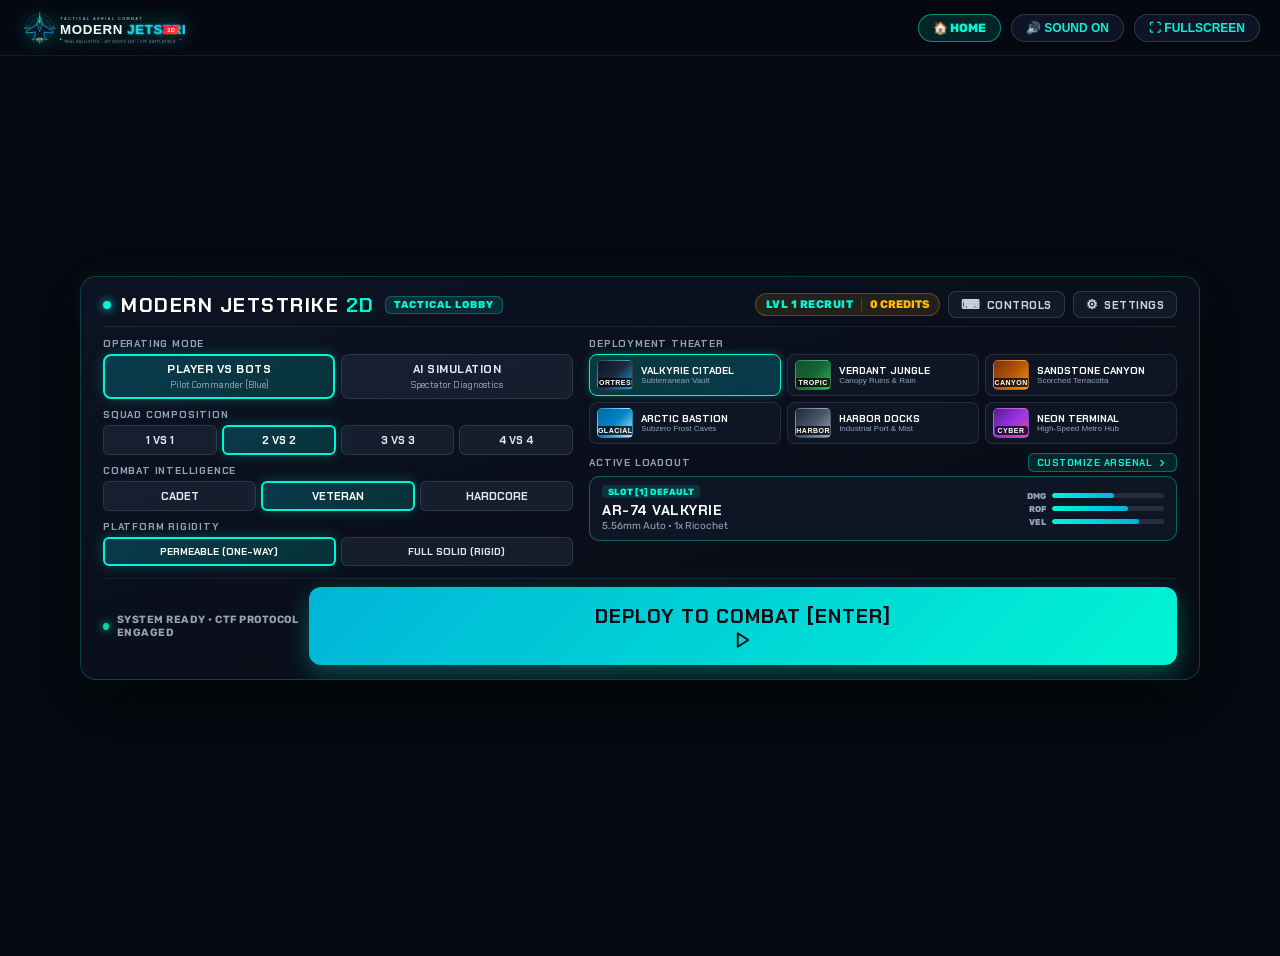
==== commit 969bcf1c: "deploy: update landing page and zero-scroll match lobby with modals and high polish" ====
--- a/play.html
+++ b/play.html
@@ -7,8 +7,8 @@
     <meta name="description" content="Play Modern Jetstrike 2D online. Fast-paced 2D tactical combat with jet boots flight, projectile ballistics, 3-tier arena, and intense CTF team matches." />
     <meta name="theme-color" content="#060911" />
     <link rel="icon" type="image/svg+xml" href="./favicon.svg" />
-    <script type="module" crossorigin src="./assets/play-CEenJJMi.js"></script>
-    <link rel="stylesheet" crossorigin href="./assets/style-Cs0fQq-7.css">
+    <script type="module" crossorigin src="./assets/play-CwMti-c7.js"></script>
+    <link rel="stylesheet" crossorigin href="./assets/style-BrWwJ6Lo.css">
   </head>
   <body class="arena-body">
     <!-- Streamlined Header for Pure Game Arena -->
@@ -109,42 +109,54 @@
           </div>
         </div>
 
-        <!-- Main Menu & Match Setup Overlay (Compact Zero-Scroll Tactical War Room) -->
+        <!-- Main Menu & Match Setup Overlay (Sleek 2-Column Tactical War Room) -->
         <div id="menu-overlay" class="overlay-container">
-          <div class="menu-card glass-panel compact-warroom">
-            <!-- Header Bar -->
+          <div class="menu-card glass-panel lobby-modular-warroom">
+            <!-- Header Bar with Quick Action Utilities -->
             <div class="warroom-header">
               <div class="brand-badge-box">
                 <span class="live-status-dot"></span>
                 <h1 class="warroom-title">MODERN JETSTRIKE <span>2D</span></h1>
-                <span class="warroom-tag">TACTICAL COMBAT</span>
-              </div>
-              <div id="player-profile-badge" class="profile-pill-compact">
-                <span id="profile-rank-tag">LVL 1 RECRUIT</span>
-                <span id="profile-credits-tag">0 CREDITS</span>
-              </div>
-            </div>
-
-            <!-- 3-Column Tactical Setup Grid -->
-            <div class="warroom-grid">
-              <!-- Column 1: Match Settings -->
-              <div class="warroom-col">
-                <div class="setup-group">
-                  <label class="group-title">1. OPERATING MODE (מצב הפעלה):</label>
-                  <div class="button-group mode-group-compact">
+                <span class="warroom-tag">TACTICAL LOBBY</span>
+              </div>
+
+              <!-- Top Right Utilities (Settings, Controls, Profile) -->
+              <div class="warroom-top-toolbar">
+                <div id="player-profile-badge" class="profile-pill-compact">
+                  <span id="profile-rank-tag">LVL 1 RECRUIT</span>
+                  <span id="profile-credits-tag">0 CREDITS</span>
+                </div>
+                <button id="open-controls-btn" class="toolbar-pill" type="button" title="View Combat Controls">
+                  <span class="pill-icon">⌨</span>
+                  <span>CONTROLS</span>
+                </button>
+                <button id="open-settings-btn" class="toolbar-pill" type="button" title="Audio & System Preferences">
+                  <span class="pill-icon">⚙</span>
+                  <span>SETTINGS</span>
+                </button>
+              </div>
+            </div>
+
+            <!-- 2-Column Modular Split -->
+            <div class="lobby-split-grid">
+              <!-- Left Panel: Match Rules & Tactical Parameters -->
+              <div class="lobby-col lobby-rules-col">
+                <div class="lobby-group">
+                  <label class="group-label">OPERATING MODE</label>
+                  <div class="button-group mode-pill-group">
                     <button class="menu-btn mode-btn active" data-mode="pvb">
-                      <span class="btn-top">🎮 PLAYER VS BOTS</span>
-                      <span class="btn-sub">Pilot Commander</span>
+                      <span class="btn-primary-text">PLAYER VS BOTS</span>
+                      <span class="btn-sub-label">Pilot Commander (Blue)</span>
                     </button>
                     <button class="menu-btn mode-btn cvc-highlight" data-mode="cvc">
-                      <span class="btn-top">🤖 COMPUTER VS COMPUTER</span>
-                      <span class="btn-sub">AI vs AI Simulation</span>
-                    </button>
-                  </div>
-                </div>
-
-                <div class="setup-group">
-                  <label class="group-title">2. SQUAD SIZE (PER TEAM):</label>
+                      <span class="btn-primary-text">AI SIMULATION</span>
+                      <span class="btn-sub-label">Spectator Diagnostics</span>
+                    </button>
+                  </div>
+                </div>
+
+                <div class="lobby-group">
+                  <label class="group-label">SQUAD COMPOSITION</label>
                   <div class="button-group grid-4-pills">
                     <button class="menu-btn size-btn" data-size="1v1">1 VS 1</button>
                     <button class="menu-btn size-btn active" data-size="2v2">2 VS 2</button>
@@ -153,8 +165,8 @@
                   </div>
                 </div>
 
-                <div class="setup-group">
-                  <label class="group-title">3. BOT INTELLIGENCE:</label>
+                <div class="lobby-group">
+                  <label class="group-label">COMBAT INTELLIGENCE</label>
                   <div class="button-group grid-3-pills">
                     <button class="menu-btn diff-btn" data-diff="easy">CADET</button>
                     <button class="menu-btn diff-btn active" data-diff="medium">VETERAN</button>
@@ -162,144 +174,325 @@
                   </div>
                 </div>
 
-                <div class="setup-group">
-                  <label class="group-title">4. PLATFORM PASSABILITY (פיזיקת רצפות):</label>
+                <div class="lobby-group">
+                  <label class="group-label">PLATFORM RIGIDITY</label>
                   <div class="button-group grid-2-pills">
-                    <button class="menu-btn passability-btn active" data-passability="permeable" title="One-way platforms allow jumping through from below and dropping through">
-                      ⚡ PERMEABLE (חצי-חצי)
-                    </button>
-                    <button class="menu-btn passability-btn" data-passability="solid" title="All platforms are 100% solid walls and floors - no passing through">
-                      🧱 FULL SOLID (מוצק לגמרי)
-                    </button>
-                  </div>
-                </div>
-
-                <div class="setup-group audio-compact-group">
-                  <label class="group-title">5. AUDIO CONTROLS (שמע):</label>
-                  <div class="vol-row-compact">
-                    <div class="volume-slider-compact">
-                      <span>SFX: <b id="master-volume-val">80%</b></span>
-                      <input type="range" id="master-volume-slider" min="0" max="1" step="0.05" value="0.8" class="vol-slider" />
-                    </div>
-                    <div class="volume-slider-compact">
-                      <span>VOICE: <b id="voice-volume-val">90%</b></span>
-                      <input type="range" id="voice-volume-slider" min="0" max="1" step="0.05" value="0.9" class="vol-slider" />
-                    </div>
-                  </div>
-                </div>
-              </div>
-
-              <!-- Column 2: Tactical Map Selector (6 Living Maps) -->
-              <div class="warroom-col">
-                <div class="setup-group">
-                  <label class="group-title">5. TACTICAL ARENA (בחר 1 מתוך 6 מפות):</label>
-                  <div class="map-selector-grid">
+                    <button class="menu-btn passability-btn active" data-passability="permeable" title="Permeable grates allow jump-through from below and drop-down">
+                      PERMEABLE (ONE-WAY)
+                    </button>
+                    <button class="menu-btn passability-btn" data-passability="solid" title="All platforms act as 100% solid walls and floors">
+                      FULL SOLID (RIGID)
+                    </button>
+                  </div>
+                </div>
+              </div>
+
+              <!-- Right Panel: Visual Deployment & Active Loadout -->
+              <div class="lobby-col lobby-deploy-col">
+                <!-- Arena Selector -->
+                <div class="lobby-group">
+                  <label class="group-label">DEPLOYMENT THEATER</label>
+                  <div class="map-cards-compact-grid">
                     <button class="map-card-pill active" data-map="citadel">
-                      <span class="map-icon">🏰</span>
+                      <div class="map-thumb-preview thumb-citadel">
+                        <span class="thumb-badge">FORTRESS</span>
+                      </div>
                       <div class="map-text">
                         <strong>VALKYRIE CITADEL</strong>
-                        <small>Subterranean Fortress</small>
+                        <small>Subterranean Vault</small>
                       </div>
                     </button>
                     <button class="map-card-pill" data-map="jungle">
-                      <span class="map-icon">🌴</span>
+                      <div class="map-thumb-preview thumb-jungle">
+                        <span class="thumb-badge">TROPIC</span>
+                      </div>
                       <div class="map-text">
                         <strong>VERDANT JUNGLE</strong>
-                        <small>Lush Canopy & Ruins</small>
+                        <small>Canopy Ruins & Rain</small>
                       </div>
                     </button>
                     <button class="map-card-pill" data-map="desert">
-                      <span class="map-icon">🏜️</span>
+                      <div class="map-thumb-preview thumb-desert">
+                        <span class="thumb-badge">CANYON</span>
+                      </div>
                       <div class="map-text">
                         <strong>SANDSTONE CANYON</strong>
-                        <small>Sun-Baked Terracotta</small>
+                        <small>Scorched Terracotta</small>
                       </div>
                     </button>
                     <button class="map-card-pill" data-map="arctic">
-                      <span class="map-icon">❄️</span>
+                      <div class="map-thumb-preview thumb-arctic">
+                        <span class="thumb-badge">GLACIAL</span>
+                      </div>
                       <div class="map-text">
                         <strong>ARCTIC BASTION</strong>
-                        <small>Glacial Frost Caves</small>
+                        <small>Subzero Frost Caves</small>
                       </div>
                     </button>
                     <button class="map-card-pill" data-map="docks">
-                      <span class="map-icon">⚓</span>
+                      <div class="map-thumb-preview thumb-docks">
+                        <span class="thumb-badge">HARBOR</span>
+                      </div>
                       <div class="map-text">
                         <strong>HARBOR DOCKS</strong>
-                        <small>Industrial Rainy Port</small>
+                        <small>Industrial Port & Mist</small>
                       </div>
                     </button>
                     <button class="map-card-pill" data-map="neon">
-                      <span class="map-icon">⚡</span>
+                      <div class="map-thumb-preview thumb-neon">
+                        <span class="thumb-badge">CYBER</span>
+                      </div>
                       <div class="map-text">
                         <strong>NEON TERMINAL</strong>
-                        <small>Cyber Metro Concourse</small>
-                      </div>
-                    </button>
-                  </div>
-                </div>
-              </div>
-
-              <!-- Column 3: Weapons Arsenal & Controls -->
-              <div class="warroom-col">
-                <div class="setup-group">
-                  <label class="group-title">6. WEAPON LOADOUT (SWITCH [1-6]):</label>
-                  <div class="weapons-arsenal-compact">
-                    <div class="weapon-compact-card active" data-weapon="assault">
-                      <span class="w-badge">1</span>
-                      <span class="w-name">AR-74 Valkyrie</span>
-                      <span class="default-tag">✓ DEFAULT</span>
+                        <small>High-Speed Metro Hub</small>
+                      </div>
+                    </button>
+                  </div>
+                </div>
+
+                <!-- Active Loadout Tile with Customize Button -->
+                <div class="lobby-group">
+                  <div class="group-header-row">
+                    <label class="group-label">ACTIVE LOADOUT</label>
+                    <button id="open-arsenal-btn" class="customize-arsenal-btn" type="button">
+                      <span>CUSTOMIZE ARSENAL</span>
+                      <svg width="12" height="12" viewBox="0 0 24 24" fill="none" stroke="currentColor" stroke-width="2.5">
+                        <polyline points="9 18 15 12 9 6"></polyline>
+                      </svg>
+                    </button>
+                  </div>
+
+                  <!-- Active Weapon Preview Tile -->
+                  <div id="equipped-weapon-card" class="equipped-weapon-tile" title="Click to customize arsenal">
+                    <div class="wep-preview-left">
+                      <span id="equipped-wep-key" class="wep-key-tag">SLOT [1] DEFAULT</span>
+                      <h4 id="equipped-wep-name" class="wep-name">AR-74 VALKYRIE</h4>
+                      <p id="equipped-wep-type" class="wep-sub">5.56mm Standard Auto • 1x Ricochet</p>
                     </div>
-                    <div class="weapon-compact-card" data-weapon="shotgun">
-                      <span class="w-badge">2</span>
-                      <span class="w-name">SPAS-14 Breacher</span>
-                      <span class="default-tag">SELECT</span>
+                    <div class="wep-preview-right">
+                      <div class="mini-stat-row">
+                        <span class="mini-stat-lbl">DMG</span>
+                        <div class="mini-bar"><div id="stat-bar-dmg" class="bar-inner" style="width: 55%;"></div></div>
+                      </div>
+                      <div class="mini-stat-row">
+                        <span class="mini-stat-lbl">ROF</span>
+                        <div class="mini-bar"><div id="stat-bar-rof" class="bar-inner" style="width: 68%;"></div></div>
+                      </div>
+                      <div class="mini-stat-row">
+                        <span class="mini-stat-lbl">VEL</span>
+                        <div class="mini-bar"><div id="stat-bar-vel" class="bar-inner" style="width: 78%;"></div></div>
+                      </div>
                     </div>
-                    <div class="weapon-compact-card" data-weapon="sniper">
-                      <span class="w-badge">3</span>
-                      <span class="w-name">.50 Cal Hawk</span>
-                      <span class="default-tag">SELECT</span>
-                    </div>
-                    <div class="weapon-compact-card" data-weapon="rocket">
-                      <span class="w-badge">4</span>
-                      <span class="w-name">RPG-7 Hydra</span>
-                      <span class="default-tag">SELECT</span>
-                    </div>
-                    <div class="weapon-compact-card" data-weapon="smg">
-                      <span class="w-badge">5</span>
-                      <span class="w-name">MP-9 Stinger</span>
-                      <span class="default-tag">SELECT</span>
-                    </div>
-                    <div class="weapon-compact-card" data-weapon="flamethrower">
-                      <span class="w-badge">6</span>
-                      <span class="w-name">Ignis-X Vulcan (Fire)</span>
-                      <span class="default-tag">SELECT</span>
-                    </div>
-                  </div>
-                </div>
-
-                <div class="setup-group">
-                  <label class="group-title">CONTROLS GUIDE:</label>
-                  <div class="controls-ticker-compact">
-                    <span><kbd>WASD</kbd> Move/Jump</span>
-                    <span><kbd>S+W</kbd> Drop</span>
-                    <span><kbd>X/S</kbd> Prone</span>
-                    <span><kbd>SHIFT</kbd> Jet</span>
-                    <span><kbd>L-CLICK</kbd> Fire</span>
-                    <span><kbd>E</kbd> Frag</span>
-                  </div>
-                </div>
-              </div>
-            </div>
-
-            <!-- Footer Dock: Prominent Always-Visible CTA -->
+                  </div>
+                </div>
+              </div>
+            </div>
+
+            <!-- Footer Dock: Prominent Full-Width Action Trigger -->
             <div class="warroom-footer">
               <div class="warroom-status">
                 <span class="status-indicator"></span>
                 <span>SYSTEM READY • CTF PROTOCOL ENGAGED</span>
               </div>
               <button id="start-btn" class="cta-button warroom-launch-btn pulse-button">
-                <span class="btn-text">DEPLOY TO COMBAT [ENTER] ➔</span>
+                <span class="btn-text">DEPLOY TO COMBAT [ENTER]</span>
+                <svg width="18" height="18" viewBox="0 0 24 24" fill="none" stroke="currentColor" stroke-width="2.5" stroke-linecap="round" stroke-linejoin="round">
+                  <polygon points="5 3 19 12 5 21 5 3"></polygon>
+                </svg>
+              </button>
+            </div>
+          </div>
+        </div>
+
+        <!-- Dedicated Settings Modal -->
+        <div id="settings-modal" class="overlay-container" style="display: none;">
+          <div class="modal-card glass-panel settings-modal-card">
+            <div class="modal-header">
+              <div class="modal-title-wrap">
+                <span class="modal-badge">PREFERENCES</span>
+                <h2 class="modal-title">AUDIO & SYSTEM SETTINGS</h2>
+              </div>
+              <button id="close-settings-btn" class="modal-close-btn" type="button" aria-label="Close Settings">✕</button>
+            </div>
+            <div class="modal-body">
+              <div class="setting-item-row">
+                <div class="setting-info">
+                  <strong>MASTER SFX VOLUME</strong>
+                  <small>Combat weapons, thrusters, explosions, and impacts</small>
+                </div>
+                <div class="setting-ctrl">
+                  <span id="master-volume-val" class="volume-num">80%</span>
+                  <input type="range" id="master-volume-slider" min="0" max="1" step="0.05" value="0.8" class="vol-slider" />
+                </div>
+              </div>
+              <div class="setting-item-row">
+                <div class="setting-info">
+                  <strong>COMBAT ANNOUNCER VOICE</strong>
+                  <small>Flag captures, killstreaks, and tactical callouts</small>
+                </div>
+                <div class="setting-ctrl">
+                  <span id="voice-volume-val" class="volume-num">90%</span>
+                  <input type="range" id="voice-volume-slider" min="0" max="1" step="0.05" value="0.9" class="vol-slider" />
+                </div>
+              </div>
+            </div>
+            <div class="modal-footer">
+              <button id="done-settings-btn" class="cta-button secondary" type="button">
+                <span class="btn-text">CONFIRM & CLOSE</span>
+              </button>
+            </div>
+          </div>
+        </div>
+
+        <!-- Dedicated Controls Manual Modal -->
+        <div id="controls-modal" class="overlay-container" style="display: none;">
+          <div class="modal-card glass-panel controls-modal-card">
+            <div class="modal-header">
+              <div class="modal-title-wrap">
+                <span class="modal-badge">TACTICAL BRIEFING</span>
+                <h2 class="modal-title">COMBAT CONTROLS MANUAL</h2>
+              </div>
+              <button id="close-controls-btn" class="modal-close-btn" type="button" aria-label="Close Controls">✕</button>
+            </div>
+            <div class="modal-body controls-modal-grid">
+              <div class="controls-column">
+                <h3 class="col-heading">KEYBOARD & MOUSE</h3>
+                <div class="control-row"><div class="key-cluster"><kbd>W</kbd> <span class="sep">/</span> <kbd>SPACE</kbd></div><span>Jump / Somersault / Vault</span></div>
+                <div class="control-row"><div class="key-cluster"><kbd>A</kbd> <kbd>D</kbd></div><span>Run Left / Right</span></div>
+                <div class="control-row"><div class="key-cluster"><kbd>X</kbd> <span class="sep">/</span> <kbd>S</kbd></div><span>Prone Lying / Crouch Walk</span></div>
+                <div class="control-row"><div class="key-cluster"><kbd>S</kbd> + <kbd>W</kbd></div><span>Drop Through Grate Floor</span></div>
+                <div class="control-row"><div class="key-cluster"><kbd>SHIFT</kbd> <span class="sep">/</span> <kbd>RMB</kbd></div><span>Jet Boots Thrusters (Boost)</span></div>
+                <div class="control-row"><div class="key-cluster"><kbd>MOUSE</kbd></div><span>360° Continuous Aim & Laser</span></div>
+                <div class="control-row"><div class="key-cluster"><kbd>LMB</kbd></div><span>Fire Equipped Weapon</span></div>
+                <div class="control-row"><div class="key-cluster"><kbd>E</kbd> <span class="sep">/</span> <kbd>G</kbd></div><span>Hold to Charge Frag Grenade Throw</span></div>
+                <div class="control-row"><div class="key-cluster"><kbd>R</kbd></div><span>Tactical Magazine Reload</span></div>
+                <div class="control-row"><div class="key-cluster"><kbd>1</kbd> - <kbd>6</kbd></div><span>Switch Weapon</span></div>
+              </div>
+              <div class="controls-column">
+                <h3 class="col-heading">MOBILE DUAL-STICK</h3>
+                <div class="control-row"><div class="key-cluster"><span class="touch-pill">LEFT STICK</span></div><span>Run, Jump & Crouch</span></div>
+                <div class="control-row"><div class="key-cluster"><span class="touch-pill">RIGHT STICK</span></div><span>360° Drag-to-Aim & Auto-Fire</span></div>
+                <div class="control-row"><div class="key-cluster"><span class="touch-pill cyan">🚀 BOOST</span></div><span>Jet Flight & Mid-Air Somersault</span></div>
+                <div class="control-row"><div class="key-cluster"><span class="touch-pill">⬆️ JUMP</span></div><span>Dedicated Vault Button</span></div>
+                <div class="control-row"><div class="key-cluster"><span class="touch-pill">🧎 PRONE</span></div><span>Toggle Prone Profile</span></div>
+                <div class="control-row"><div class="key-cluster"><span class="touch-pill amber">💣 GRENADE</span></div><span>Charge & Throw Explosive</span></div>
+                <div class="control-row"><div class="key-cluster"><span class="touch-pill">🔄 RELOAD</span></div><span>Insert Fresh Magazine</span></div>
+                <div class="control-row"><div class="key-cluster"><span class="touch-pill purple">🔀 WEAPON</span></div><span>Cycle Through All Firearms</span></div>
+              </div>
+            </div>
+            <div class="modal-footer">
+              <button id="done-controls-btn" class="cta-button secondary" type="button">
+                <span class="btn-text">CLOSE MANUAL</span>
+              </button>
+            </div>
+          </div>
+        </div>
+
+        <!-- Dedicated Arsenal Customizer Modal -->
+        <div id="arsenal-modal" class="overlay-container" style="display: none;">
+          <div class="modal-card glass-panel arsenal-modal-card">
+            <div class="modal-header">
+              <div class="modal-title-wrap">
+                <span class="modal-badge">MILITARY ARSENAL</span>
+                <h2 class="modal-title">CUSTOMIZE STARTING WEAPON</h2>
+              </div>
+              <button id="close-arsenal-btn" class="modal-close-btn" type="button" aria-label="Close Arsenal">✕</button>
+            </div>
+            <div class="modal-body arsenal-modal-grid">
+              <!-- 6 Weapon Compact Cards -->
+              <div class="weapon-compact-card active" data-weapon="assault">
+                <div class="w-card-header">
+                  <span class="w-slot-tag">SLOT [1]</span>
+                  <span class="w-caliber-tag">5.56x45mm NATO</span>
+                </div>
+                <h4 class="w-title">AR-74 VALKYRIE</h4>
+                <p class="w-type-desc">Auto Rifle • 1x Terrain Ricochet</p>
+                <div class="w-specs-row">
+                  <span>DMG: <b>24 HP</b></span>
+                  <span>ROF: <b>10 RPS</b></span>
+                  <span>MAG: <b>30</b></span>
+                </div>
+                <button class="menu-btn default-tag" type="button">✓ EQUIPPED DEFAULT</button>
+              </div>
+
+              <div class="weapon-compact-card" data-weapon="shotgun">
+                <div class="w-card-header">
+                  <span class="w-slot-tag">SLOT [2]</span>
+                  <span class="w-caliber-tag">12-Gauge 00 Buck</span>
+                </div>
+                <h4 class="w-title">SPAS-14 BREACHER</h4>
+                <p class="w-type-desc">Combat Shotgun • 7-Pellet Cone & Shockwave</p>
+                <div class="w-specs-row">
+                  <span>DMG: <b>105 HP</b></span>
+                  <span>ROF: <b>1.4 RPS</b></span>
+                  <span>MAG: <b>8</b></span>
+                </div>
+                <button class="menu-btn default-tag" type="button">EQUIP AS DEFAULT</button>
+              </div>
+
+              <div class="weapon-compact-card" data-weapon="sniper">
+                <div class="w-card-header">
+                  <span class="w-slot-tag">SLOT [3]</span>
+                  <span class="w-caliber-tag">.50 BMG Anti-Material</span>
+                </div>
+                <h4 class="w-title">.50 CAL HAWK</h4>
+                <p class="w-type-desc">Sniper Rifle • Laser Sight & Wall Penetration</p>
+                <div class="w-specs-row">
+                  <span>DMG: <b>85 HP</b></span>
+                  <span>ROF: <b>0.8 RPS</b></span>
+                  <span>MAG: <b>5</b></span>
+                </div>
+                <button class="menu-btn default-tag" type="button">EQUIP AS DEFAULT</button>
+              </div>
+
+              <div class="weapon-compact-card" data-weapon="rocket">
+                <div class="w-card-header">
+                  <span class="w-slot-tag">SLOT [4]</span>
+                  <span class="w-caliber-tag">85mm High Explosive</span>
+                </div>
+                <h4 class="w-title">RPG-7 HYDRA</h4>
+                <p class="w-type-desc">Rocket Launcher • Area Blast & Rocket Jump</p>
+                <div class="w-specs-row">
+                  <span>DMG: <b>110 HP</b></span>
+                  <span>ROF: <b>0.75 RPS</b></span>
+                  <span>MAG: <b>1</b></span>
+                </div>
+                <button class="menu-btn default-tag" type="button">EQUIP AS DEFAULT</button>
+              </div>
+
+              <div class="weapon-compact-card" data-weapon="smg">
+                <div class="w-card-header">
+                  <span class="w-slot-tag">SLOT [5]</span>
+                  <span class="w-caliber-tag">9x19mm Parabellum</span>
+                </div>
+                <h4 class="w-title">MP-9 STINGER</h4>
+                <p class="w-type-desc">Submachine Gun • 16 RPS Double Ricochet</p>
+                <div class="w-specs-row">
+                  <span>DMG: <b>14 HP</b></span>
+                  <span>ROF: <b>16 RPS</b></span>
+                  <span>MAG: <b>32</b></span>
+                </div>
+                <button class="menu-btn default-tag" type="button">EQUIP AS DEFAULT</button>
+              </div>
+
+              <div class="weapon-compact-card" data-weapon="flamethrower">
+                <div class="w-card-header">
+                  <span class="w-slot-tag">SLOT [6]</span>
+                  <span class="w-caliber-tag">Napalm Thermal Cell</span>
+                </div>
+                <h4 class="w-title">IGNIS-X VULCAN</h4>
+                <p class="w-type-desc">Flamethrower • Thermal Arc & Burn DoT</p>
+                <div class="w-specs-row">
+                  <span>DMG: <b>Burn DoT</b></span>
+                  <span>ROF: <b>Continuous</b></span>
+                  <span>MAG: <b>100</b></span>
+                </div>
+                <button class="menu-btn default-tag" type="button">EQUIP AS DEFAULT</button>
+              </div>
+            </div>
+            <div class="modal-footer">
+              <button id="done-arsenal-btn" class="cta-button secondary" type="button">
+                <span class="btn-text">CONFIRM LOADOUT</span>
               </button>
             </div>
           </div>
--- a/assets/style-BrWwJ6Lo.css
+++ b/assets/style-BrWwJ6Lo.css
@@ -0,0 +1 @@
+@import "https://fonts.googleapis.com/css2?family=Chakra+Petch:wght@400;600;700&family=Rubik:wght@400;500;700;900&display=swap";*{box-sizing:border-box;-webkit-user-select:none;user-select:none;margin:0;padding:0}body,html{scroll-behavior:smooth;color:#f1f5f9;background-color:#060911;width:100%;min-height:100%;font-family:Rubik,Segoe UI,sans-serif;overflow:hidden auto}#app{width:100%;min-height:100vh;position:relative}.site-header{-webkit-backdrop-filter:blur(14px);z-index:1000;background:#060911f0;border-bottom:1px solid #ffffff14;width:100%;height:56px;position:sticky;top:0;left:0}.header-container{justify-content:space-between;align-items:center;max-width:1440px;height:100%;margin:0 auto;padding:0 20px;display:flex}.brand-link{color:#fff;align-items:center;gap:10px;text-decoration:none;display:flex}.brand-icon{color:#00f5d4;filter:drop-shadow(0 0 10px #00f5d4b3);font-size:20px}.brand-name{letter-spacing:1.5px;font-family:Chakra Petch,sans-serif;font-size:17px;font-weight:900}.brand-name .accent-text{color:#00f5d4}.brand-tag{color:#00f5d4;letter-spacing:.5px;background:#00f5d41f;border:1px solid #00f5d466;border-radius:4px;padding:2px 7px;font-size:10px;font-weight:700}.site-nav{gap:22px;display:flex}.nav-link{color:#94a3b8;letter-spacing:.8px;border-bottom:2px solid #0000;padding:6px 0;font-size:12px;font-weight:700;text-decoration:none;transition:all .2s}.nav-link:hover,.nav-link.active{color:#00f5d4;border-bottom-color:#00f5d4}.header-actions{align-items:center;gap:10px;display:flex}.header-pill{color:#00f5d4;cursor:pointer;background:#0f172ad9;border:1px solid #ffffff26;border-radius:20px;padding:6px 14px;font-size:12px;font-weight:700;transition:all .2s}.header-pill:hover{background:#1e293bf2;border-color:#00f5d4;transform:translateY(-1px)}.header-pill.danger{color:#ff0054;border-color:#ff00544d}.header-pill.danger:hover{background:#ff005433;border-color:#ff0054}.header-pill.muted{color:#94a3b8;border-color:#ffffff14}.github-pill{color:#fff;letter-spacing:.5px;background:linear-gradient(135deg,#1e293b 0%,#0f172a 100%);border:1px solid #fff3;border-radius:20px;align-items:center;gap:7px;padding:6px 14px;font-size:12px;font-weight:800;text-decoration:none;transition:all .2s;display:flex}.github-pill:hover{border-color:#00f5d4;transform:translateY(-1px);box-shadow:0 0 16px #00f5d44d}.arena-section{background:#000;width:100%;height:calc(100vh - 56px);min-height:560px;position:relative;overflow:hidden}canvas#game-canvas{cursor:crosshair;width:100%;height:100%;display:block;position:absolute;top:0;left:0}.top-hud-bar{z-index:50;gap:10px;display:flex;position:absolute;top:16px;right:16px}.hud-pill{color:#00f5d4;cursor:pointer;-webkit-backdrop-filter:blur(8px);backdrop-filter:blur(8px);background:#0f172ad9;border:1px solid #ffffff26;border-radius:20px;padding:8px 16px;font-size:13px;font-weight:700;transition:all .2s}.hud-pill:hover{background:#1e293bf2;border-color:#00f5d4;transform:translateY(-1px)}.hud-pill.danger{color:#ff0054;border-color:#ff00544d}.hud-pill.danger:hover{background:#ff005433;border-color:#ff0054}.hud-pill.muted{color:#94a3b8;border-color:#ffffff14}.modal-actions{gap:14px;display:flex}.cta-button.danger{background:linear-gradient(135deg,#d90429 0%,#ff0054 100%);box-shadow:0 8px 25px #ff005459}.cta-button.secondary{color:#fff;box-shadow:none;background:#1e293bcc;border:1px solid #ffffff26}.cta-button.secondary:hover{background:#334155f2}.badge-tag.warning{color:#ff0054;background:#ff005426;border-color:#ff005459}.text-warning{color:#ff0054;text-shadow:0 0 25px #ff005480}.touch-overlay{pointer-events:none;z-index:40;width:100%;height:100%;position:absolute;top:0;left:0}.touch-zone{pointer-events:auto;-webkit-user-select:none;user-select:none;position:absolute;bottom:16px}#touch-left-zone{justify-content:center;align-items:center;width:170px;height:170px;display:flex;left:18px}.stick-base{-webkit-backdrop-filter:blur(8px);border-radius:50%;justify-content:center;align-items:center;width:132px;height:132px;display:flex;position:relative}.move-stick-base{background:radial-gradient(circle,#0f172a73 0%,#060b18bf 100%);border:2px solid #00f5d459;box-shadow:0 0 16px #00f5d426,inset 0 0 16px #00000080}.stick-ring-guide{pointer-events:none;width:100%;height:100%;position:absolute}.guide-dir{color:#00f5d473;font-size:11px;position:absolute}.guide-up{top:6px;left:50%;transform:translate(-50%)}.guide-down{bottom:6px;left:50%;transform:translate(-50%)}.guide-left{top:50%;left:6px;transform:translateY(-50%)}.guide-right{top:50%;right:6px;transform:translateY(-50%)}.stick-knob{pointer-events:none;border-radius:50%;justify-content:center;align-items:center;transition:box-shadow .12s;display:flex;position:absolute;transform:translate(0)}.move-stick-knob{background:radial-gradient(circle at 35% 35%,#00f5d4,#0077b6);border:2px solid #fff;width:54px;height:54px;box-shadow:0 0 18px #00f5d4b3,inset 0 2px 4px #fff6}.knob-dot{background:#fff;border-radius:50%;width:12px;height:12px;box-shadow:0 0 8px #fff}#touch-right-zone{pointer-events:none;width:280px;height:280px;right:14px}.fire-stick-base{pointer-events:auto;cursor:grab;touch-action:none;background:radial-gradient(circle,#1e0a1480 0%,#0c050ccc 100%);border:2px dashed #ff00548c;border-radius:50%;width:136px;height:136px;position:absolute;bottom:10px;right:10px;box-shadow:0 0 20px #ff005440,inset 0 0 20px #0009}.fire-aim-indicator{transform-origin:0%;pointer-events:none;background:linear-gradient(90deg,#ff0054d9,#0000);width:76px;height:3px;display:none;position:absolute;top:50%;left:50%;box-shadow:0 0 8px #ff0054}.fire-stick-knob{color:#fff;letter-spacing:.5px;-webkit-user-select:none;user-select:none;background:radial-gradient(circle at 35% 35%,#ff0054,#800f2f);border:2px solid #ffccd5;width:62px;height:62px;font-family:Chakra Petch,sans-serif;font-size:11px;font-weight:900;box-shadow:0 0 20px #ff0054a6,inset 0 2px 5px #ffffff80}.fire-stick-knob.active-firing{background:radial-gradient(circle at 35% 35%,#ff4d6d,#d90429);transform:scale(1.06);box-shadow:0 0 30px #ff0054,inset 0 0 10px #fff}.fire-knob-text{pointer-events:none;text-shadow:0 1px 4px #000c}.touch-btn-cluster{pointer-events:none;width:100%;height:100%;position:absolute;top:0;left:0}.t-btn{pointer-events:auto;color:#fff;cursor:pointer;touch-action:none;-webkit-user-select:none;user-select:none;-webkit-backdrop-filter:blur(6px);background:#0f172acc;border:1.5px solid #ffffff40;border-radius:50%;justify-content:center;align-items:center;font-family:Chakra Petch,sans-serif;transition:transform 80ms,filter 80ms,background 80ms;display:flex;position:absolute}.t-btn:active{filter:brightness(1.3);transform:scale(.9)}.t-jet{color:#fff;background:linear-gradient(135deg,#00b4d8bf,#0077b6e6);border:2px solid #00f5d4;border-radius:21px;gap:5px;width:94px;height:42px;font-size:13px;font-weight:800;bottom:160px;right:18px;box-shadow:0 0 18px #00f5d473}.t-jet:active{color:#080c14;background:linear-gradient(135deg,#00f5d4,#0077b6)}.t-jump{background:#141e37d9;border-color:#00f5d466;width:44px;height:44px;font-size:18px;bottom:160px;right:122px}.t-prone{background:#141e37d9;border-color:#4895ef80;width:42px;height:42px;font-size:17px;bottom:160px;right:176px}.t-grenade{background:#28190ad9;border-color:#ffb703;width:48px;height:48px;font-size:18px;bottom:102px;right:162px;box-shadow:0 0 12px #ffb7034d}.t-reload{background:#0a192dd9;border-color:#4895ef;width:44px;height:44px;font-size:17px;bottom:44px;right:162px}.t-weapon{background:#230a28d9;border-color:#b5179e;width:46px;height:46px;font-size:18px;top:15px;right:25px;box-shadow:0 0 12px #b5179e4d}.rotate-prompt-overlay{z-index:99999;-webkit-backdrop-filter:blur(18px);text-align:center;direction:rtl;background:#040710f5;justify-content:center;align-items:center;width:100vw;height:100vh;padding:24px;display:flex;position:fixed;top:0;left:0}.rotate-card{background:#0b1326eb;border:1px solid #00f5d459;border-radius:18px;flex-direction:column;align-items:center;width:100%;max-width:440px;padding:34px 26px;display:flex;box-shadow:0 0 45px #00f5d433,inset 0 0 25px #0009}.rotate-phone-anim{justify-content:center;align-items:center;width:110px;height:110px;margin-bottom:20px;display:flex;position:relative}.phone-svg{transform-origin:50%;filter:drop-shadow(0 0 10px #00f5d466);animation:2.6s ease-in-out infinite phoneLandscapeTilt}@keyframes phoneLandscapeTilt{0%,15%{transform:rotate(0)}40%,80%{transform:rotate(-90deg)}95%,to{transform:rotate(0)}}.rotate-arrow-indicator{font-size:24px;animation:3s linear infinite spinSlow;position:absolute;top:-6px;right:-6px}@keyframes spinSlow{0%{transform:rotate(0)}to{transform:rotate(360deg)}}.rotate-title{color:#00f5d4;text-shadow:0 0 14px #00f5d480;margin:0 0 4px;font-family:Chakra Petch,sans-serif;font-size:22px;font-weight:800}.rotate-sub{letter-spacing:2px;color:#ffffffa6;direction:ltr;margin-bottom:14px;font-family:Chakra Petch,sans-serif;font-size:13px;font-weight:700}.rotate-note{color:#94a3b8;margin:0 0 22px;font-size:14px;line-height:1.5}.rotate-action-btn{color:#080c14;letter-spacing:1px;cursor:pointer;background:linear-gradient(135deg,#00f5d4,#00b4d8);border:none;border-radius:10px;width:100%;padding:14px 20px;font-family:Chakra Petch,sans-serif;font-size:14px;font-weight:800;transition:transform .15s,filter .15s;box-shadow:0 0 25px #00f5d466}.rotate-action-btn:active{filter:brightness(1.2);transform:scale(.96)}@media (orientation:portrait) and (width<=1024px){#rotate-prompt{display:flex!important}}@media (height<=520px){.site-header{height:38px!important;padding:0 12px!important}.site-header .brand-title-wrap{display:none!important}.site-header .header-pill{padding:3px 8px!important;font-size:11px!important}.arena-section,.standalone-arena{height:calc(100vh - 38px)!important;min-height:0!important}.touch-zone{transform-origin:bottom;transform:scale(.88)}}.overlay-container{-webkit-backdrop-filter:blur(12px);backdrop-filter:blur(12px);z-index:100;background:#080c14d9;justify-content:center;align-items:center;width:100%;height:100%;display:flex;position:absolute;top:0;left:0}.glass-panel{background:linear-gradient(145deg,#111827f0,#0f172afa);border:1px solid #ffffff24;border-radius:18px;box-shadow:0 25px 60px #000000b3,0 0 35px #00f5d41f}.menu-card.no-scroll{flex-direction:column;gap:clamp(10px,1.6vh,16px);width:min(92vw,1060px);max-height:88vh;padding:clamp(16px,2.6vh,28px) clamp(20px,2.8vw,36px);display:flex;overflow:hidden}.menu-card.lobby-modular-warroom{box-sizing:border-box;-webkit-backdrop-filter:blur(16px);background:linear-gradient(160deg,#0d1424f0,#070b14fa);border:1px solid #00f5d438;border-radius:16px;flex-direction:column;gap:10px;width:min(95vw,1120px);max-height:92vh;padding:14px 22px;display:flex;overflow:hidden;box-shadow:0 20px 60px #000000e0,0 0 30px #00f5d414}.warroom-header{border-bottom:1px solid #ffffff14;justify-content:space-between;align-items:center;padding-bottom:8px;display:flex}.brand-badge-box{align-items:center;gap:10px;display:flex}.live-status-dot{background:#00f5d4;border-radius:50%;width:8px;height:8px;animation:2s ease-in-out infinite pulse-dot;box-shadow:0 0 10px #00f5d4}@keyframes pulse-dot{0%,to{opacity:1;transform:scale(1)}50%{opacity:.5;transform:scale(.85)}}.warroom-title{color:#fff;letter-spacing:1.5px;margin:0;font-family:Chakra Petch,sans-serif;font-size:20px;font-weight:900;line-height:1}.warroom-title span{color:#00f5d4}.warroom-tag{letter-spacing:1px;color:#00f5d4;background:#00f5d41f;border:1px solid #00f5d447;border-radius:6px;padding:2px 8px;font-size:10px;font-weight:800}.warroom-top-toolbar{align-items:center;gap:8px;display:flex}.profile-pill-compact{color:#ffbe0b;background:#ffbe0b1a;border:1px solid #ffbe0b40;border-radius:12px;gap:8px;padding:4px 10px;font-size:11px;font-weight:800;display:flex}.toolbar-pill{color:#cbd5e1;letter-spacing:.5px;cursor:pointer;background:#141e30b3;border:1px solid #ffffff24;border-radius:8px;align-items:center;gap:6px;padding:4px 12px;font-family:Chakra Petch,sans-serif;font-size:11px;font-weight:800;transition:all .18s;display:flex}.toolbar-pill:hover{color:#00f5d4;background:#00f5d41f;border-color:#00f5d4;box-shadow:0 0 10px #00f5d440}.toolbar-pill .pill-icon{font-size:13px}.lobby-split-grid{grid-template-columns:1fr 1.25fr;align-items:stretch;gap:16px;display:grid}.lobby-col{flex-direction:column;gap:9px;display:flex}.lobby-group{flex-direction:column;gap:4px;display:flex}.group-label{color:#94a3b8;letter-spacing:.8px;text-transform:uppercase;font-family:Chakra Petch,sans-serif;font-size:10px;font-weight:800}.group-header-row{justify-content:space-between;align-items:center;display:flex}.customize-arsenal-btn{color:#00f5d4;letter-spacing:.5px;cursor:pointer;background:#00f5d41a;border:1px solid #00f5d459;border-radius:6px;align-items:center;gap:5px;padding:2.5px 8px;font-family:Chakra Petch,sans-serif;font-size:9.5px;font-weight:800;transition:all .15s;display:flex}.customize-arsenal-btn:hover{color:#060911;background:#00f5d4;box-shadow:0 0 10px #00f5d466}.mode-pill-group{grid-template-columns:1fr 1fr;gap:6px;display:grid}.mode-pill-group .menu-btn{border-radius:8px;padding:6px 4px}.mode-pill-group .btn-primary-text{letter-spacing:.5px;font-size:11.5px;font-weight:800}.mode-pill-group .btn-sub-label{color:#94a3b8;font-size:9px}.grid-4-pills{grid-template-columns:repeat(4,1fr);gap:5px;display:grid}.grid-4-pills .menu-btn{border-radius:6px;padding:6px 2px;font-size:11px;font-weight:800}.grid-3-pills{grid-template-columns:repeat(3,1fr);gap:5px;display:grid}.grid-3-pills .menu-btn{border-radius:6px;padding:6px 2px;font-size:11px;font-weight:800}.grid-2-pills{grid-template-columns:repeat(2,1fr);gap:5px;display:grid}.grid-2-pills .menu-btn{border-radius:6px;padding:6px 4px;font-size:10px;font-weight:800}.menu-btn{color:#cbd5e1;cursor:pointer;-webkit-user-select:none;user-select:none;background:#141e30a6;border:1px solid #ffffff1a;border-radius:8px;flex-direction:column;justify-content:center;align-items:center;gap:1px;font-family:Chakra Petch,sans-serif;transition:all .15s;display:flex}.menu-btn:hover{color:#fff;background:#1e2d46bf;border-color:#00f5d466}.menu-btn.active{color:#fff;background:linear-gradient(135deg,#00f5d42e,#00b4d847);border:1.5px solid #00f5d4;box-shadow:0 0 12px #00f5d44d}.map-cards-compact-grid{grid-template-columns:repeat(3,1fr);gap:6px;display:grid}.map-card-pill{cursor:pointer;text-align:left;-webkit-user-select:none;user-select:none;background:#121a2bb3;border:1px solid #ffffff1a;border-radius:8px;align-items:center;gap:8px;padding:5px 7px;transition:all .15s;display:flex}.map-card-pill:hover{background:#1e293bd9;border-color:#00f5d473;transform:translateY(-1px)}.map-card-pill.active{background:linear-gradient(135deg,#00f5d42e,#00b4d840);border:1.5px solid #00f5d4;box-shadow:0 0 10px #00f5d447}.map-thumb-preview{border:1px solid #ffffff26;border-radius:5px;flex-shrink:0;justify-content:center;align-items:flex-end;width:36px;height:30px;display:flex;position:relative;overflow:hidden}.thumb-badge{color:#fff;letter-spacing:.5px;background:#000000bf;border-radius:3px;margin-bottom:2px;padding:1px 3px;font-size:7px;font-weight:900;line-height:1}.thumb-citadel{background:linear-gradient(135deg,#0f172a,#1e293b,#0ea5e9)}.thumb-jungle{background:linear-gradient(135deg,#14532d,#166534,#22c55e)}.thumb-desert{background:linear-gradient(135deg,#78350f,#b45309,#f59e0b)}.thumb-arctic{background:linear-gradient(135deg,#0369a1,#0284c7,#bae6fd)}.thumb-docks{background:linear-gradient(135deg,#1e293b,#475569,#94a3b8)}.thumb-neon{background:linear-gradient(135deg,#581c87,#9333ea,#ec4899)}.map-card-pill .map-text{flex-direction:column;display:flex;overflow:hidden}.map-card-pill .map-text strong{color:#fff;white-space:nowrap;text-overflow:ellipsis;font-family:Chakra Petch,sans-serif;font-size:10px;font-weight:800;line-height:1.1;overflow:hidden}.map-card-pill .map-text small{color:#94a3b8;white-space:nowrap;text-overflow:ellipsis;font-size:8px;overflow:hidden}.equipped-weapon-tile{cursor:pointer;background:#101828d9;border:1.5px solid #00f5d459;border-radius:10px;justify-content:space-between;align-items:center;padding:8px 12px;transition:all .2s;display:flex}.equipped-weapon-tile:hover{background:#162138e6;border-color:#00f5d4;box-shadow:0 0 16px #00f5d440}.wep-preview-left{flex-direction:column;gap:1px;display:flex}.wep-key-tag{color:#00f5d4;background:#00f5d41f;border-radius:4px;width:fit-content;padding:1.5px 6px;font-size:9px;font-weight:800;display:inline-block}.wep-name{color:#fff;letter-spacing:.5px;margin:2px 0 0;font-family:Chakra Petch,sans-serif;font-size:14px;font-weight:900}.wep-sub{color:#94a3b8;margin:0;font-size:10px}.wep-preview-right{flex-direction:column;gap:3px;min-width:140px;display:flex}.mini-stat-row{color:#cbd5e1;align-items:center;gap:6px;font-size:9px;font-weight:800;display:flex}.mini-stat-lbl{text-align:right;color:#94a3b8;width:22px;font-size:8.5px}.mini-bar{background:#ffffff1a;border-radius:3px;flex:1;height:5px;overflow:hidden}.bar-inner{background:linear-gradient(90deg,#00f5d4,#00b4d8);border-radius:3px;height:100%;transition:width .3s}.warroom-footer{border-top:1px solid #ffffff14;justify-content:space-between;align-items:center;margin-top:2px;padding-top:8px;display:flex}.warroom-status{color:#94a3b8;letter-spacing:.5px;align-items:center;gap:8px;font-size:10.5px;font-weight:700;display:flex}.warroom-status .status-indicator{background:#06d6a0;border-radius:50%;width:7px;height:7px;box-shadow:0 0 8px #06d6a0}.warroom-launch-btn{letter-spacing:1px;color:#060911;cursor:pointer;background:linear-gradient(135deg,#00f5d4,#00b4d8);border:none;border-radius:10px;justify-content:center;align-items:center;gap:8px;width:auto;min-width:260px;padding:9px 24px;font-family:Chakra Petch,sans-serif;font-size:13.5px;font-weight:900;transition:all .2s;display:flex;box-shadow:0 0 20px #00f5d473}.warroom-launch-btn:hover{filter:brightness(1.1);transform:scale(1.02);box-shadow:0 0 30px #00f5d4b3}.settings-modal-card,.controls-modal-card,.arsenal-modal-card{box-sizing:border-box;-webkit-backdrop-filter:blur(20px);background:linear-gradient(160deg,#0f172af5,#080c16fc);border:1.5px solid #00f5d44d;border-radius:16px;flex-direction:column;gap:12px;width:min(92vw,680px);max-height:86vh;padding:18px 24px;display:flex;box-shadow:0 25px 70px #000000e6,0 0 30px #00f5d426}.arsenal-modal-card{width:min(94vw,860px)}.modal-header{border-bottom:1px solid #ffffff14;justify-content:space-between;align-items:center;padding-bottom:8px;display:flex}.modal-title-wrap{flex-direction:column;gap:2px;display:flex}.modal-badge{color:#00f5d4;letter-spacing:1px;background:#00f5d41f;border-radius:4px;width:fit-content;padding:1.5px 7px;font-size:9px;font-weight:800;display:inline-block}.modal-title{color:#fff;letter-spacing:.5px;margin:0;font-family:Chakra Petch,sans-serif;font-size:18px;font-weight:900}.modal-close-btn{color:#94a3b8;cursor:pointer;background:0 0;border:none;border-radius:6px;padding:4px 8px;font-size:18px;transition:all .15s}.modal-close-btn:hover{color:#ff0054;background:#ff005426}.modal-body{max-height:calc(86vh - 120px);padding-right:4px;overflow-y:auto}.modal-footer{border-top:1px solid #ffffff14;justify-content:flex-end;padding-top:10px;display:flex}.setting-item-row{background:#ffffff08;border:1px solid #ffffff14;border-radius:8px;justify-content:space-between;align-items:center;margin-bottom:8px;padding:10px 14px;display:flex}.setting-info{flex-direction:column;gap:2px;display:flex}.setting-info strong{color:#fff;font-family:Chakra Petch,sans-serif;font-size:12px;font-weight:800}.setting-info small{color:#94a3b8;font-size:10px}.setting-ctrl{align-items:center;gap:10px;min-width:170px;display:flex}.setting-ctrl .vol-slider{accent-color:#00f5d4;cursor:pointer;flex:1}.setting-ctrl .volume-num{color:#00f5d4;text-align:right;min-width:36px;font-family:Chakra Petch,sans-serif;font-size:12px;font-weight:800}.controls-modal-grid{grid-template-columns:1fr 1fr;gap:16px;display:grid}.controls-column .col-heading{color:#00f5d4;letter-spacing:1px;border-bottom:1px solid #00f5d433;margin:0 0 8px;padding-bottom:4px;font-family:Chakra Petch,sans-serif;font-size:12px;font-weight:800}.control-row{color:#cbd5e1;border-bottom:1px solid #ffffff0a;justify-content:space-between;align-items:center;padding:4.5px 0;font-size:11px;display:flex}.control-row .key-cluster{align-items:center;gap:4px;display:flex}.control-row kbd{color:#00f5d4;background:#1e293b;border:1px solid #fff3;border-radius:4px;padding:2px 6px;font-family:monospace;font-size:10px;font-weight:800;box-shadow:0 1px 2px #00000080}.control-row .sep{color:#64748b;font-size:9px}.touch-pill{color:#fff;background:#ffffff14;border:1px solid #fff3;border-radius:12px;padding:2px 7px;font-size:9.5px;font-weight:700}.touch-pill.cyan{color:#00f5d4;background:#00f5d41a;border-color:#00f5d466}.touch-pill.amber{color:#ffbe0b;background:#ffbe0b1a;border-color:#ffbe0b66}.touch-pill.purple{color:#c77dff;background:#c77dff1a;border-color:#c77dff66}.arsenal-modal-grid{grid-template-columns:repeat(3,1fr);gap:10px;display:grid}.weapon-compact-card{cursor:pointer;background:#141e30a6;border:1px solid #ffffff1f;border-radius:10px;flex-direction:column;gap:6px;padding:10px 12px;transition:all .2s;display:flex}.w-card-header{justify-content:space-between;align-items:center;font-size:9px;display:flex}.w-slot-tag{color:#00f5d4;background:#00f5d426;border-radius:3px;padding:1px 5px;font-weight:800}.w-caliber-tag{color:#94a3b8;font-size:8.5px}.w-title{color:#fff;margin:0;font-family:Chakra Petch,sans-serif;font-size:13px;font-weight:900}.w-type-desc{color:#94a3b8;margin:0;font-size:9.5px;line-height:1.2}.w-specs-row{color:#cbd5e1;background:#0000004d;border-radius:4px;justify-content:space-between;padding:3px 6px;font-size:9px;display:flex}.w-specs-row b{color:#00f5d4}.weapon-compact-card .default-tag{border-radius:6px;width:100%;margin-top:2px;padding:5px 0;font-size:10px;font-weight:800}.menu-header{text-align:center}.badge-tag{letter-spacing:1.5px;color:#00f5d4;background:#00f5d426;border:1px solid #00f5d44d;border-radius:12px;margin-bottom:4px;padding:3px 12px;font-size:11px;font-weight:800;display:inline-block}.game-title{letter-spacing:2px;color:#fff;text-transform:uppercase;text-shadow:0 0 20px #00f5d44d;font-family:Chakra Petch,sans-serif;font-size:clamp(26px,3.8vh,38px);font-weight:900;line-height:1.1}.game-title span{color:#00f5d4}.game-subtitle{color:#94a3b8;margin-top:2px;font-size:clamp(12px,1.4vh,13px)}.menu-grid{grid-template-columns:1.15fr 1fr;align-items:stretch;gap:clamp(14px,2.2vw,26px);display:grid}.menu-col{flex-direction:column;justify-content:space-between;gap:clamp(8px,1.5vh,14px);display:flex}.setup-section{flex-direction:column;gap:6px;display:flex}.section-label{color:#cbd5e1;letter-spacing:.5px;font-size:12px;font-weight:700}.mode-group{grid-template-columns:1fr 1fr;gap:8px;display:grid}.size-group{grid-template-columns:repeat(4,1fr);gap:8px;display:grid}.diff-group{grid-template-columns:repeat(3,1fr);gap:8px;display:grid}.menu-btn,.choice-btn{color:#e2e8f0;cursor:pointer;background:#1e293b99;border:1px solid #ffffff1a;border-radius:10px;flex-direction:column;align-items:center;gap:2px;padding:clamp(8px,1.2vh,12px) 6px;transition:all .2s;display:flex}.menu-btn:hover,.choice-btn:hover{background:#334155b3;border-color:#00f5d466;transform:translateY(-2px)}.menu-btn.active,.choice-btn.active{color:#fff;background:linear-gradient(145deg,#00b4d840,#00f5d426);border:2px solid #00f5d4;box-shadow:0 0 14px #00f5d440}.menu-btn .btn-top,.choice-btn .title{font-family:Chakra Petch,sans-serif;font-size:13px;font-weight:700}.menu-btn .btn-sub,.choice-btn .desc{color:#94a3b8;font-size:10px}.mode-btn.cvc-highlight.active{border-color:#ffbe0b;box-shadow:0 0 16px #ffbe0b66}.mode-btn.cvc-highlight.active .btn-top{color:#ffbe0b}.weapons-grid-compact{flex-direction:column;gap:5px;display:flex}.weapon-compact-card{cursor:pointer;-webkit-user-select:none;user-select:none;background:#0f172a99;border:1px solid #ffffff14;border-radius:8px;align-items:center;gap:10px;padding:6px 10px;transition:all .15s;display:flex;position:relative}.weapon-compact-card:hover{background:#1e293bb3;border-color:#00f5d466;transform:translate(2px)}.weapon-compact-card.active{background:#00f5d424;border-color:#00f5d4;box-shadow:0 0 10px #00f5d440}.weapon-compact-card.active .w-badge{color:#0f172a;background:#00f5d4;box-shadow:0 0 8px #00f5d499}.weapon-compact-card .default-tag{color:#64748b;text-transform:uppercase;letter-spacing:.5px;border:1px solid #ffffff1a;border-radius:4px;flex-shrink:0;margin-left:auto;padding:2px 7px;font-size:10px;font-weight:800;transition:all .15s}.weapon-compact-card.active .default-tag{color:#00f5d4;background:#00f5d42e;border-color:#00f5d4;font-weight:900}.w-badge{color:#0f172a;background:#00f5d4;border-radius:4px;flex-shrink:0;justify-content:center;align-items:center;width:20px;height:20px;font-size:11px;font-weight:900;display:inline-flex}.w-logo-wrap{background:#00000073;border:1px solid #ffffff14;border-radius:4px;flex-shrink:0;justify-content:center;align-items:center;width:44px;height:24px;padding:2px 4px;display:flex}.weapon-svg{object-fit:contain;filter:drop-shadow(0 0 3px #00f5d459);width:100%;height:100%}.w-details{flex-direction:column;display:flex}.w-details strong{color:#fff;font-size:12px}.w-details span{color:#94a3b8;font-size:10px}.controls-guide-compact{background:#0f172a80;border:1px solid #ffffff14;border-radius:10px;grid-template-columns:repeat(2,1fr);gap:6px;padding:8px 12px;display:grid}.guide-item{color:#cbd5e1;align-items:center;gap:6px;font-size:11px;display:flex}.guide-item .k{color:#00f5d4;letter-spacing:.5px;white-space:nowrap;background:#ffffff1f;border:1px solid #fff3;border-radius:4px;padding:2px 6px;font-size:10px;font-weight:700;display:inline-block}.launch-box{margin-top:auto}.cta-button{color:#080c14;cursor:pointer;background:linear-gradient(135deg,#00b4d8 0%,#00f5d4 100%);border:none;border-radius:12px;flex-direction:column;align-items:center;gap:2px;width:100%;padding:clamp(12px,1.8vh,16px) 20px;transition:all .25s cubic-bezier(.4,0,.2,1);display:flex;box-shadow:0 8px 25px #00f5d44d}.cta-button:hover{filter:brightness(1.1);transform:translateY(-2px);box-shadow:0 12px 30px #00f5d480}.cta-button:active{transform:translateY(1px)}.cta-button .btn-text{letter-spacing:1px;font-family:Chakra Petch,sans-serif;font-size:clamp(16px,2.2vh,20px);font-weight:800}.cta-button .btn-sub{opacity:.85;font-size:11px;font-weight:600}.modal-card{text-align:center;flex-direction:column;gap:20px;width:90%;max-width:520px;padding:36px;display:flex}.modal-title{letter-spacing:2px;font-family:Chakra Petch,sans-serif;font-size:42px;font-weight:900}.text-victory{color:#00f5d4;text-shadow:0 0 25px #00f5d480}.text-defeat{color:#ff0054;text-shadow:0 0 25px #ff005480}.modal-subtitle{color:#cbd5e1;font-size:15px}.score-display{background:#0f172ab3;border-radius:12px;justify-content:center;align-items:center;gap:24px;padding:16px;display:flex}.score-team{font-size:22px;font-weight:800}.score-team.blue{color:#00b4d8}.score-team.red{color:#e63946}.score-team span{font-size:36px}.score-divider{color:#64748b;font-size:28px}.stats-summary{background:#1e293b80;border-radius:10px;justify-content:space-around;padding:12px;font-size:14px;display:flex}.stat-item strong{color:#00f5d4;font-size:16px}.reward-card{text-align:left;background:#0f172ad9;border:1px solid #ffffff1f;border-radius:14px;flex-direction:column;gap:12px;padding:16px 20px;display:flex}.reward-card.victory-reward{border-color:#00f5d466;box-shadow:0 0 20px #00f5d426}.reward-card.defeat-reward{border-color:#ff005459;box-shadow:0 0 20px #ff00541f}.reward-header{justify-content:space-between;align-items:center;display:flex}.reward-badge{letter-spacing:1px;text-transform:uppercase;color:#00f5d4;font-family:Chakra Petch,sans-serif;font-size:13px;font-weight:900}.reward-card.defeat-reward .reward-badge{color:#ffb703}.rank-up-badge{color:#0f172a;background:#ffb703;border-radius:6px;padding:2px 8px;font-size:11px;font-weight:900;animation:1s infinite alternate pulse}.reward-amounts{gap:12px;display:flex}.reward-pill{text-align:center;letter-spacing:.5px;border-radius:8px;flex:1;padding:8px 12px;font-family:Chakra Petch,sans-serif;font-size:18px;font-weight:900}.reward-pill.xp{color:#00f5d4;background:#00f5d426;border:1px solid #00f5d466}.reward-pill.credits{color:#ffb703;background:#ffb70326;border:1px solid #ffb70366}.career-progress{flex-direction:column;gap:6px;margin-top:4px;display:flex}.career-rank-text{color:#cbd5e1;justify-content:space-between;font-size:12px;font-weight:800;display:flex}.career-bar-track{background:#ffffff1a;border-radius:4px;width:100%;height:8px;overflow:hidden}.career-bar-fill{background:linear-gradient(90deg,#00b4d8,#00f5d4);border-radius:4px;height:100%;transition:width .6s cubic-bezier(.4,0,.2,1)}.career-total-credits{color:#94a3b8;margin-top:2px;font-size:11px}.career-total-credits strong{color:#ffb703}.menu-top-strip{justify-content:space-between;align-items:center;width:100%;display:flex}.player-profile-pill{background:#0f172ab3;border:1px solid #ffffff1f;border-radius:20px;align-items:center;gap:8px;padding:4px 10px;font-size:11px;font-weight:800;display:flex}#profile-rank-tag{color:#00f5d4;letter-spacing:.5px}#profile-credits-tag{color:#ffb703;border-left:1px solid #ffffff26;padding-left:8px}@media (width<=900px){.lobby-split-grid{grid-template-columns:1fr;gap:10px}.menu-card.lobby-modular-warroom{max-height:94vh;overflow-y:auto}.controls-modal-grid{grid-template-columns:1fr}.arsenal-modal-grid{grid-template-columns:1fr 1fr}.menu-grid{grid-template-columns:1fr;gap:10px}.menu-card.no-scroll{max-height:94vh;overflow-y:auto}}@media (height<=620px){.menu-card.lobby-modular-warroom{gap:5px;padding:8px 16px}.warroom-header{padding-bottom:4px}.lobby-col{gap:4px}.map-thumb-preview{width:26px;height:20px}.equipped-weapon-tile{padding:5px 10px}}@media (height<=720px){.menu-card.no-scroll{gap:6px;padding:10px 18px}.badge-tag{margin-bottom:2px;padding:2px 8px;font-size:10px}.game-title{font-size:24px}.game-subtitle{display:none}.weapons-grid-compact{gap:3px}.weapon-compact-card{padding:4px 8px}.choice-btn{padding:6px 4px}.choice-btn .title{font-size:11px}.choice-btn .desc{display:none}}.portal-section{background:#080c14;border-top:1px solid #ffffff0f;padding:80px 24px}.portal-section.dark-alt{background:#060910}.section-inner{max-width:1320px;margin:0 auto}.section-header{text-align:center;margin-bottom:54px}.section-tag{color:#00f5d4;letter-spacing:2px;text-transform:uppercase;background:#00f5d41a;border:1px solid #00f5d459;border-radius:20px;margin-bottom:14px;padding:4px 14px;font-size:11px;font-weight:800;display:inline-block}.section-title{letter-spacing:2px;color:#fff;margin-bottom:14px;font-family:Chakra Petch,sans-serif;font-size:clamp(28px,4vw,42px);font-weight:900}.section-desc{color:#94a3b8;max-width:680px;margin:0 auto;font-size:15px;line-height:1.6}.arsenal-cards-grid{grid-template-columns:repeat(auto-fit,minmax(230px,1fr));gap:20px;display:grid}.arsenal-showcase-card{-webkit-backdrop-filter:blur(8px);backdrop-filter:blur(8px);background:#0f172ab3;border:1px solid #ffffff1a;border-radius:14px;flex-direction:column;padding:24px 20px;transition:all .3s cubic-bezier(.4,0,.2,1);display:flex}.arsenal-showcase-card:hover{border-color:#00f5d466;transform:translateY(-4px);box-shadow:0 14px 30px #0006,0 0 20px #00f5d426}.arsenal-showcase-card.active{background:#0f172ae6;border-color:#00f5d4;box-shadow:0 0 25px #00f5d440}.card-top{justify-content:space-between;align-items:center;margin-bottom:18px;display:flex}.caliber-tag{color:#94a3b8;background:#ffffff0f;border-radius:4px;padding:3px 8px;font-size:10px;font-weight:700}.slot-badge{color:#00f5d4;font-family:Chakra Petch,sans-serif;font-size:11px;font-weight:800}.card-logo-display{background:#0006;border:1px solid #ffffff0f;border-radius:8px;justify-content:center;align-items:center;height:64px;margin-bottom:18px;padding:8px 16px;display:flex}.showcase-svg{object-fit:contain;filter:drop-shadow(0 0 6px #00f5d466);width:100%;height:100%}.wep-title{letter-spacing:.5px;color:#fff;margin-bottom:4px;font-family:Chakra Petch,sans-serif;font-size:18px;font-weight:800}.wep-type{color:#94a3b8;margin-bottom:18px;font-size:11px}.specs-list{border-top:1px solid #ffffff14;flex-direction:column;gap:8px;margin-bottom:22px;padding-top:14px;font-size:12px;display:flex}.spec-row{justify-content:space-between;align-items:center;display:flex}.spec-row span{color:#94a3b8}.spec-row strong{color:#f1f5f9}.highlight-cyan{color:#00f5d4!important}.highlight-amber{color:#ffb703!important}.highlight-blue{color:#70d6ff!important}.highlight-red{color:#ff0054!important}.highlight-purple{color:#b5179e!important}.arsenal-select-btn{color:#fff;letter-spacing:1px;cursor:pointer;background:#ffffff14;border:1px solid #ffffff26;border-radius:8px;width:100%;margin-top:auto;padding:10px;font-family:Chakra Petch,sans-serif;font-size:12px;font-weight:700;transition:all .2s}.arsenal-select-btn:hover{color:#00f5d4;background:#00f5d42e;border-color:#00f5d4}.arsenal-select-btn.equipped{color:#080c14;background:#00f5d4;border-color:#00f5d4;font-weight:900}.features-grid{grid-template-columns:repeat(auto-fit,minmax(320px,1fr));gap:24px;display:grid}.feature-card{background:#0f172a99;border:1px solid #ffffff14;border-radius:12px;padding:28px 24px;transition:all .25s}.feature-card:hover{background:#0f172ad9;border-color:#00f5d459;transform:translateY(-3px)}.feature-icon{margin-bottom:16px;font-size:32px}.feature-card h4{color:#fff;margin-bottom:10px;font-family:Chakra Petch,sans-serif;font-size:18px;font-weight:700}.feature-card p{color:#94a3b8;font-size:14px;line-height:1.6}.controls-matrix-wrap{background:#0f172ab3;border:1px solid #ffffff1a;border-radius:14px;overflow-x:auto}.controls-table{border-collapse:collapse;text-align:left;width:100%;font-size:13px}.controls-table th{color:#00f5d4;letter-spacing:1px;background:#0a0f1ae6;border-bottom:1px solid #ffffff1a;padding:16px 20px;font-family:Chakra Petch,sans-serif;font-size:13px;font-weight:800}.controls-table td{color:#cbd5e1;border-bottom:1px solid #ffffff0d;padding:14px 20px}.controls-table tr:hover td{background:#00f5d408}.k-badge{color:#00f5d4;background:#ffffff1a;border:1px solid #fff3;border-radius:4px;padding:3px 8px;font-size:11px;font-weight:700;display:inline-block;box-shadow:0 2px 4px #0000004d}.site-footer{background:#04060b;border-top:1px solid #ffffff14;padding:60px 24px 30px}.footer-container{grid-template-columns:2fr 1fr 1.5fr;gap:40px;max-width:1320px;margin:0 auto;display:grid}.brand-col .brand-link{margin-bottom:16px}.footer-text{color:#94a3b8;max-width:440px;margin-bottom:20px;font-size:13px;line-height:1.6}.footer-pills{flex-wrap:wrap;gap:8px;display:flex}.tech-tag{color:#00f5d4;background:#ffffff0d;border:1px solid #ffffff1a;border-radius:20px;padding:3px 9px;font-size:11px;font-weight:600}.footer-heading{color:#fff;letter-spacing:1px;margin-bottom:18px;font-family:Chakra Petch,sans-serif;font-size:13px;font-weight:800}.links-col{flex-direction:column;gap:10px;display:flex}.links-col a{color:#94a3b8;font-size:13px;text-decoration:none;transition:color .2s}.links-col a:hover{color:#00f5d4}.footer-subtext{color:#94a3b8;margin-bottom:16px;font-size:13px;line-height:1.5}.gh-cta{margin-bottom:16px;padding:10px 18px;text-decoration:none;display:inline-block}.copyright-tag{color:#64748b;font-size:11px;display:block}.header-logo-img{filter:drop-shadow(0 0 10px #00f5d466);width:auto;height:38px;transition:transform .2s;display:block}.header-logo-img:hover{transform:scale(1.02)}.home-link-pill{align-items:center;gap:6px;font-weight:800;text-decoration:none;display:inline-flex;color:#00f5d4!important;background:#00f5d41f!important;border-color:#00f5d480!important}.home-link-pill:hover{transform:translateY(-1px);background:#00f5d440!important}.play-now-header-btn{color:#060911!important;letter-spacing:1px!important;background:linear-gradient(135deg,#00f5d4,#0ea5e9)!important;border-radius:6px!important;align-items:center!important;gap:8px!important;padding:8px 18px!important;font-weight:900!important;text-decoration:none!important;transition:all .2s!important;display:inline-flex!important;box-shadow:0 0 16px #00f5d480!important}.play-now-header-btn:hover{transform:scale(1.05)!important;box-shadow:0 0 24px #00f5d4cc!important}.volume-section{margin-top:10px}.volume-controls-row{grid-template-columns:1fr 1fr;gap:12px;margin-top:6px;display:grid}.volume-control-box{background:#0f172ab3;border:1px solid #ffffff1a;border-radius:8px;flex-direction:column;gap:6px;padding:8px 12px;display:flex}.volume-label-row{letter-spacing:.8px;color:#94a3b8;justify-content:space-between;align-items:center;font-size:11px;font-weight:700;display:flex}.volume-label-row span:last-child{color:#00f5d4;font-family:Chakra Petch,monospace;font-size:12px;font-weight:900}.vol-slider{-webkit-appearance:none;cursor:pointer;background:#1e293b;border-radius:3px;outline:none;width:100%;height:6px}.vol-slider::-webkit-slider-thumb{-webkit-appearance:none;cursor:pointer;background:#00f5d4;border-radius:50%;width:16px;height:16px;transition:transform .15s;box-shadow:0 0 10px #00f5d4e6}.vol-slider::-webkit-slider-thumb:hover{transform:scale(1.25)}.vol-slider::-moz-range-thumb{cursor:pointer;background:#00f5d4;border:none;border-radius:50%;width:16px;height:16px;box-shadow:0 0 10px #00f5d4e6}.arena-body{height:100vh;overflow:hidden}.standalone-arena{height:calc(100vh - 56px)!important;min-height:calc(100vh - 56px)!important}.portal-hero{text-align:center;flex-direction:column;align-items:center;max-width:1200px;margin:0 auto;padding:80px 20px 60px;display:flex;position:relative}.hero-brand-logo-wrap{width:100%;max-width:580px;margin-bottom:24px}.hero-main-logo{filter:drop-shadow(0 0 25px #00f5d459);width:100%;height:auto;animation:4s ease-in-out infinite alternate logoPulse}@keyframes logoPulse{0%{filter:drop-shadow(0 0 20px #00f5d44d);transform:scale(1)}to{filter:drop-shadow(0 0 35px #00f5d480);transform:scale(1.02)}}.hero-subheading{color:#94a3b8;max-width:780px;margin-bottom:34px;font-size:19px;line-height:1.6}.hero-cta-group{flex-wrap:wrap;justify-content:center;gap:16px;margin-bottom:40px;display:flex}.hero-play-cta{color:#060911;letter-spacing:1.5px;background:linear-gradient(135deg,#00f5d4 0%,#0ea5e9 100%);border-radius:8px;align-items:center;gap:12px;padding:16px 36px;font-family:Chakra Petch,sans-serif;font-size:18px;font-weight:900;text-decoration:none;transition:all .25s;display:inline-flex;position:relative;overflow:hidden;box-shadow:0 0 30px #00f5d499,inset 0 0 10px #fff6}.hero-play-cta:hover{transform:translateY(-3px)scale(1.03);box-shadow:0 0 45px #00f5d4d9}.hero-sec-cta{color:#f1f5f9;letter-spacing:1px;background:#1e293bcc;border:1px solid #ffffff26;border-radius:8px;align-items:center;gap:10px;padding:16px 28px;font-family:Chakra Petch,sans-serif;font-size:16px;font-weight:700;text-decoration:none;transition:all .2s;display:inline-flex}.hero-sec-cta:hover{color:#00f5d4;background:#334155e6;border-color:#00f5d4}.quick-launch-grid{flex-wrap:wrap;justify-content:center;gap:12px;margin-top:10px;display:flex}.quick-chip{color:#cbd5e1;background:#0f172acc;border:1px solid #00f5d440;border-radius:20px;padding:8px 16px;font-size:13px;font-weight:600;text-decoration:none;transition:all .2s}.quick-chip:hover{color:#00f5d4;background:#00f5d41a;border-color:#00f5d4;transform:translateY(-2px)}.features-grid{grid-template-columns:repeat(auto-fit,minmax(260px,1fr));gap:20px;max-width:1200px;margin:0 auto;padding:0 20px;display:grid}.feature-box{background:#0f172ab3;border:1px solid #ffffff14;border-radius:10px;padding:24px;transition:all .25s;position:relative;overflow:hidden}.feature-box:hover{border-color:#00f5d466;transform:translateY(-4px);box-shadow:0 10px 25px #0006}.feature-icon-badge{margin-bottom:14px;font-size:28px}.feature-box h3{color:#f8fafc;margin-bottom:10px;font-family:Chakra Petch,sans-serif;font-size:18px;font-weight:800}.feature-box p{color:#94a3b8;font-size:14px;line-height:1.6}@media (width<=900px){.site-nav{display:none}.footer-container{grid-template-columns:1fr;gap:30px}}.portal-hero{max-width:1320px;margin:0 auto;padding:60px 24px 70px;position:relative}.hero-content-wrapper{grid-template-columns:1.1fr .95fr;align-items:center;gap:40px;display:grid}.hero-left{text-align:left;flex-direction:column;gap:16px;display:flex}.hero-main-title{color:#fff;letter-spacing:1.5px;margin:0;font-family:Chakra Petch,sans-serif;font-size:clamp(32px,4.5vw,48px);font-weight:900;line-height:1.15}.hero-main-title .title-sub-text{color:#00f5d4;letter-spacing:1px;margin-top:6px;font-size:clamp(18px,2.2vw,24px);font-weight:700;display:block}.hero-subheading{color:#94a3b8;max-width:620px;margin:0;font-size:16px;line-height:1.65}.hero-cta-group{flex-wrap:wrap;align-items:center;gap:14px;margin-top:8px;display:flex}.hero-right{justify-content:center;display:flex}.hero-terminal-card{background:linear-gradient(160deg,#0f172af2,#080c16fa);border:1.5px solid #00f5d447;border-radius:14px;width:100%;max-width:560px;overflow:hidden;box-shadow:0 25px 60px #000000bf,0 0 35px #00f5d41f}.terminal-bar{background:#080c16e6;border-bottom:1px solid #ffffff14;justify-content:space-between;align-items:center;padding:8px 14px;display:flex}.term-dots{gap:6px;display:flex}.term-dots .dot{border-radius:50%;width:9px;height:9px}.term-dots .dot.red{background:#ff5f56}.term-dots .dot.yellow{background:#ffbd2e}.term-dots .dot.green{background:#27c93f}.term-title{color:#94a3b8;letter-spacing:.5px;font-family:monospace;font-size:10px;font-weight:700}.term-status-badge{color:#00f5d4;letter-spacing:1px;background:#00f5d426;border:1px solid #00f5d459;border-radius:4px;padding:2px 6px;font-family:Chakra Petch,sans-serif;font-size:9px;font-weight:800}.hero-canvas-wrap{aspect-ratio:16/10;background:#060910;width:100%;position:relative}#hero-teaser-canvas{width:100%;height:100%;display:block}.canvas-hud-overlay{pointer-events:none;flex-wrap:wrap;gap:8px;display:flex;position:absolute;bottom:8px;left:8px;right:8px}.hud-stat-pill{-webkit-backdrop-filter:blur(4px);backdrop-filter:blur(4px);background:#080c16d9;border:1px solid #ffffff1f;border-radius:4px;align-items:center;gap:5px;padding:3px 7px;font-family:monospace;font-size:9px;display:flex}.hud-stat-pill .stat-label{color:#64748b;font-weight:700}.hud-stat-pill .stat-val{color:#cbd5e1;font-weight:800}.hud-stat-pill .highlight-cyan{color:#00f5d4}.stat-bars-container{background:#080c1699;border:1px solid #ffffff0d;border-radius:8px;flex-direction:column;gap:7px;margin:14px 0 18px;padding:10px 12px;display:flex}.stat-bar-row{align-items:center;gap:8px;font-family:Chakra Petch,sans-serif;font-size:10px;font-weight:700;display:flex}.stat-bar-row .stat-name{color:#94a3b8;letter-spacing:.5px;width:62px;font-size:9.5px}.stat-bar-row .bar-track{background:#ffffff1a;border-radius:3px;flex:1;height:6px;overflow:hidden}.stat-bar-row .bar-fill{background:linear-gradient(90deg,#00f5d4,#00b4d8);border-radius:3px;height:100%}.stat-bar-row .stat-num{text-align:right;color:#fff;width:58px;font-size:9.5px}.card-logo-display{justify-content:center;align-items:center;height:50px;margin-bottom:10px;display:flex}.showcase-svg{filter:drop-shadow(0 0 10px #00f5d44d);width:80px;height:32px}.arsenal-showcase-card .wep-title{color:#fff;letter-spacing:.5px;margin:0 0 4px;font-family:Chakra Petch,sans-serif;font-size:16px;font-weight:900}.arsenal-showcase-card .wep-type{color:#94a3b8;margin:0;font-size:11px}.arsenal-select-btn{text-align:center;color:#00f5d4;letter-spacing:.5px;background:#141e30cc;border:1px solid #00f5d459;border-radius:8px;margin-top:auto;padding:8px 12px;font-family:Chakra Petch,sans-serif;font-size:11px;font-weight:800;text-decoration:none;transition:all .2s}.arsenal-select-btn:hover,.arsenal-select-btn.equipped{color:#060911;background:#00f5d4;box-shadow:0 0 16px #00f5d480}.play-banner-card{background:linear-gradient(160deg,#0f172af0,#080c16fa);border:1.5px solid #00f5d440;border-radius:16px;grid-template-columns:1.3fr 1fr;align-items:center;gap:30px;padding:36px 40px;display:grid}.play-banner-left{flex-direction:column;gap:12px;display:flex}.banner-badge{letter-spacing:1.5px;color:#00f5d4;background:#00f5d41f;border:1px solid #00f5d44d;border-radius:4px;width:fit-content;padding:2px 8px;font-family:Chakra Petch,sans-serif;font-size:10px;font-weight:800}.banner-title{color:#fff;letter-spacing:1px;margin:0;font-family:Chakra Petch,sans-serif;font-size:26px;font-weight:900}.banner-desc{color:#94a3b8;margin:0;font-size:14px;line-height:1.6}.play-banner-right{flex-direction:column;gap:12px;display:flex}.tech-spec-badge{background:#080c16b3;border:1px solid #ffffff14;border-radius:10px;align-items:center;gap:12px;padding:12px 16px;display:flex}.tech-icon{font-size:20px}.tech-text{flex-direction:column;display:flex}.tech-text strong{color:#fff;letter-spacing:.5px;font-family:Chakra Petch,sans-serif;font-size:12px;font-weight:800}.tech-text small{color:#94a3b8;font-size:10.5px}.controls-master-grid{grid-template-columns:1fr 1fr;gap:24px;display:grid}.control-cat-box{background:#0f172abf;border:1px solid #ffffff1a;border-radius:14px;padding:24px 22px}.control-box-header{border-bottom:1px solid #ffffff14;align-items:center;gap:10px;margin-bottom:16px;padding-bottom:10px;display:flex}.control-box-header h3{color:#fff;margin:0;font-family:Chakra Petch,sans-serif;font-size:16px;font-weight:800}.platform-badge{letter-spacing:1px;color:#00f5d4;background:#00f5d41f;border:1px solid #00f5d459;border-radius:4px;padding:2px 7px;font-family:Chakra Petch,sans-serif;font-size:9.5px;font-weight:800}.platform-badge.mobile{color:#c77dff;background:#c77dff1f;border-color:#c77dff59}.cat-list{flex-direction:column;gap:4px;display:flex}@media (width<=900px){.hero-content-wrapper{grid-template-columns:1fr}.hero-left{text-align:center;align-items:center}.play-banner-card,.controls-master-grid{grid-template-columns:1fr}}
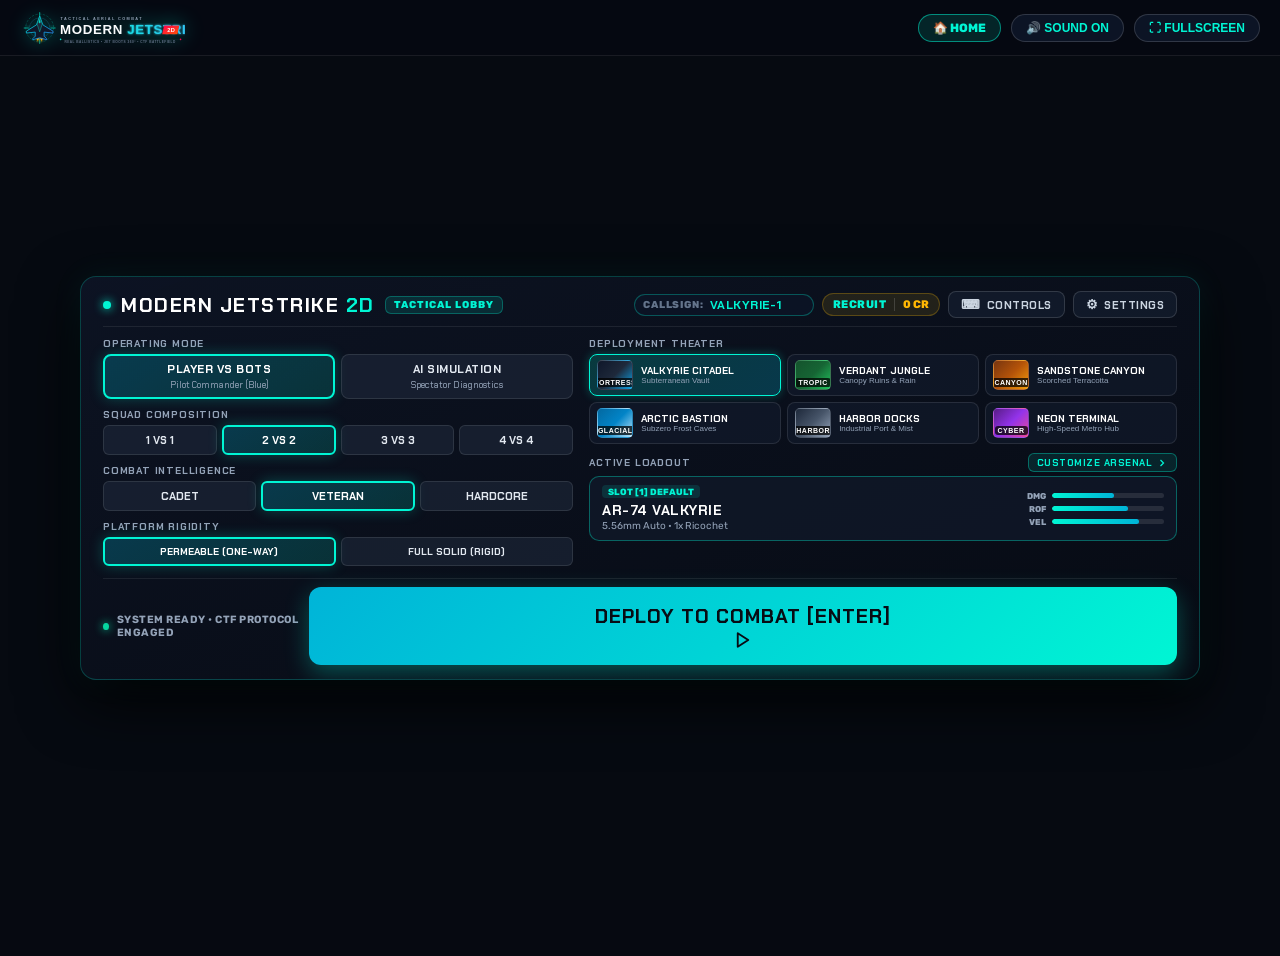
==== commit adddbf94: "deploy: live build with scenery textures, burning trees, parachute ammo drops, hardcore economy & ni" ====
--- a/play.html
+++ b/play.html
@@ -7,8 +7,8 @@
     <meta name="description" content="Play Modern Jetstrike 2D online. Fast-paced 2D tactical combat with jet boots flight, projectile ballistics, 3-tier arena, and intense CTF team matches." />
     <meta name="theme-color" content="#060911" />
     <link rel="icon" type="image/svg+xml" href="./favicon.svg" />
-    <script type="module" crossorigin src="./assets/play-CwMti-c7.js"></script>
-    <link rel="stylesheet" crossorigin href="./assets/style-BrWwJ6Lo.css">
+    <script type="module" crossorigin src="./assets/play-CjPio1Dk.js"></script>
+    <link rel="stylesheet" crossorigin href="./assets/style-BB7yL2Ba.css">
   </head>
   <body class="arena-body">
     <!-- Streamlined Header for Pure Game Arena -->
@@ -100,11 +100,11 @@
               </svg>
               <div class="rotate-arrow-indicator">🔄</div>
             </div>
-            <h2 class="rotate-title">סובב את המכשיר למצב מאוזן</h2>
-            <div class="rotate-sub">ROTATE DEVICE TO LANDSCAPE</div>
-            <p class="rotate-note">לשליטה טקטית אופטימלית ב-Dual-Stick 360° ותצוגת קרב רחבה</p>
+            <h2 class="rotate-title">ROTATE DEVICE TO LANDSCAPE</h2>
+            <div class="rotate-sub">TACTICAL HORIZONTAL VIEWPORT</div>
+            <p class="rotate-note">Required for optimal 360° Dual-Stick mobile combat and wide arena visibility.</p>
             <button id="btn-force-landscape" class="rotate-action-btn">
-              <span>⛶ מעבר למסך מלא מאוזן</span>
+              <span>⛶ ENTER FULLSCREEN LANDSCAPE</span>
             </button>
           </div>
         </div>
@@ -120,11 +120,15 @@
                 <span class="warroom-tag">TACTICAL LOBBY</span>
               </div>
 
-              <!-- Top Right Utilities (Settings, Controls, Profile) -->
+              <!-- Top Right Utilities (Callsign Nickname, Profile, Controls, Settings) -->
               <div class="warroom-top-toolbar">
+                <div class="pilot-callsign-box" title="Click to customize combat callsign">
+                  <span class="callsign-label">CALLSIGN:</span>
+                  <input type="text" id="player-nickname-input" class="callsign-input" maxlength="14" value="Valkyrie-1" placeholder="Callsign" />
+                </div>
                 <div id="player-profile-badge" class="profile-pill-compact">
-                  <span id="profile-rank-tag">LVL 1 RECRUIT</span>
-                  <span id="profile-credits-tag">0 CREDITS</span>
+                  <span id="profile-rank-tag">RECRUIT</span>
+                  <span id="profile-credits-tag">0 CR</span>
                 </div>
                 <button id="open-controls-btn" class="toolbar-pill" type="button" title="View Combat Controls">
                   <span class="pill-icon">⌨</span>
--- a/assets/style-BB7yL2Ba.css
+++ b/assets/style-BB7yL2Ba.css
@@ -0,0 +1 @@
+@import "https://fonts.googleapis.com/css2?family=Chakra+Petch:wght@400;600;700&family=Rubik:wght@400;500;700;900&display=swap";*{box-sizing:border-box;-webkit-user-select:none;user-select:none;margin:0;padding:0}body,html{scroll-behavior:smooth;color:#f1f5f9;background-color:#060911;width:100%;min-height:100%;font-family:Rubik,Segoe UI,sans-serif;overflow:hidden auto}#app{width:100%;min-height:100vh;position:relative}.site-header{-webkit-backdrop-filter:blur(14px);z-index:1000;background:#060911f0;border-bottom:1px solid #ffffff14;width:100%;height:56px;position:sticky;top:0;left:0}.header-container{justify-content:space-between;align-items:center;max-width:1440px;height:100%;margin:0 auto;padding:0 20px;display:flex}.brand-link{color:#fff;align-items:center;gap:10px;text-decoration:none;display:flex}.brand-icon{color:#00f5d4;filter:drop-shadow(0 0 10px #00f5d4b3);font-size:20px}.brand-name{letter-spacing:1.5px;font-family:Chakra Petch,sans-serif;font-size:17px;font-weight:900}.brand-name .accent-text{color:#00f5d4}.brand-tag{color:#00f5d4;letter-spacing:.5px;background:#00f5d41f;border:1px solid #00f5d466;border-radius:4px;padding:2px 7px;font-size:10px;font-weight:700}.site-nav{gap:22px;display:flex}.nav-link{color:#94a3b8;letter-spacing:.8px;border-bottom:2px solid #0000;padding:6px 0;font-size:12px;font-weight:700;text-decoration:none;transition:all .2s}.nav-link:hover,.nav-link.active{color:#00f5d4;border-bottom-color:#00f5d4}.header-actions{align-items:center;gap:10px;display:flex}.header-pill{color:#00f5d4;cursor:pointer;background:#0f172ad9;border:1px solid #ffffff26;border-radius:20px;padding:6px 14px;font-size:12px;font-weight:700;transition:all .2s}.header-pill:hover{background:#1e293bf2;border-color:#00f5d4;transform:translateY(-1px)}.header-pill.danger{color:#ff0054;border-color:#ff00544d}.header-pill.danger:hover{background:#ff005433;border-color:#ff0054}.header-pill.muted{color:#94a3b8;border-color:#ffffff14}.github-pill{color:#fff;letter-spacing:.5px;background:linear-gradient(135deg,#1e293b 0%,#0f172a 100%);border:1px solid #fff3;border-radius:20px;align-items:center;gap:7px;padding:6px 14px;font-size:12px;font-weight:800;text-decoration:none;transition:all .2s;display:flex}.github-pill:hover{border-color:#00f5d4;transform:translateY(-1px);box-shadow:0 0 16px #00f5d44d}.arena-section{background:#000;width:100%;height:calc(100vh - 56px);min-height:560px;position:relative;overflow:hidden}canvas#game-canvas{cursor:crosshair;width:100%;height:100%;display:block;position:absolute;top:0;left:0}.top-hud-bar{z-index:50;gap:10px;display:flex;position:absolute;top:16px;right:16px}.hud-pill{color:#00f5d4;cursor:pointer;-webkit-backdrop-filter:blur(8px);backdrop-filter:blur(8px);background:#0f172ad9;border:1px solid #ffffff26;border-radius:20px;padding:8px 16px;font-size:13px;font-weight:700;transition:all .2s}.hud-pill:hover{background:#1e293bf2;border-color:#00f5d4;transform:translateY(-1px)}.hud-pill.danger{color:#ff0054;border-color:#ff00544d}.hud-pill.danger:hover{background:#ff005433;border-color:#ff0054}.hud-pill.muted{color:#94a3b8;border-color:#ffffff14}.modal-actions{gap:14px;display:flex}.cta-button.danger{background:linear-gradient(135deg,#d90429 0%,#ff0054 100%);box-shadow:0 8px 25px #ff005459}.cta-button.secondary{color:#fff;box-shadow:none;background:#1e293bcc;border:1px solid #ffffff26}.cta-button.secondary:hover{background:#334155f2}.badge-tag.warning{color:#ff0054;background:#ff005426;border-color:#ff005459}.text-warning{color:#ff0054;text-shadow:0 0 25px #ff005480}.touch-overlay{pointer-events:none;z-index:40;width:100%;height:100%;position:absolute;top:0;left:0}.touch-zone{pointer-events:auto;-webkit-user-select:none;user-select:none;position:absolute;bottom:16px}#touch-left-zone{justify-content:center;align-items:center;width:170px;height:170px;display:flex;left:18px}.stick-base{-webkit-backdrop-filter:blur(8px);border-radius:50%;justify-content:center;align-items:center;width:132px;height:132px;display:flex;position:relative}.move-stick-base{background:radial-gradient(circle,#0f172a73 0%,#060b18bf 100%);border:2px solid #00f5d459;box-shadow:0 0 16px #00f5d426,inset 0 0 16px #00000080}.stick-ring-guide{pointer-events:none;width:100%;height:100%;position:absolute}.guide-dir{color:#00f5d473;font-size:11px;position:absolute}.guide-up{top:6px;left:50%;transform:translate(-50%)}.guide-down{bottom:6px;left:50%;transform:translate(-50%)}.guide-left{top:50%;left:6px;transform:translateY(-50%)}.guide-right{top:50%;right:6px;transform:translateY(-50%)}.stick-knob{pointer-events:none;border-radius:50%;justify-content:center;align-items:center;transition:box-shadow .12s;display:flex;position:absolute;transform:translate(0)}.move-stick-knob{background:radial-gradient(circle at 35% 35%,#00f5d4,#0077b6);border:2px solid #fff;width:54px;height:54px;box-shadow:0 0 18px #00f5d4b3,inset 0 2px 4px #fff6}.knob-dot{background:#fff;border-radius:50%;width:12px;height:12px;box-shadow:0 0 8px #fff}#touch-right-zone{pointer-events:none;width:280px;height:280px;right:14px}.fire-stick-base{pointer-events:auto;cursor:grab;touch-action:none;background:radial-gradient(circle,#1e0a1480 0%,#0c050ccc 100%);border:2px dashed #ff00548c;border-radius:50%;width:136px;height:136px;position:absolute;bottom:10px;right:10px;box-shadow:0 0 20px #ff005440,inset 0 0 20px #0009}.fire-aim-indicator{transform-origin:0%;pointer-events:none;background:linear-gradient(90deg,#ff0054d9,#0000);width:76px;height:3px;display:none;position:absolute;top:50%;left:50%;box-shadow:0 0 8px #ff0054}.fire-stick-knob{color:#fff;letter-spacing:.5px;-webkit-user-select:none;user-select:none;background:radial-gradient(circle at 35% 35%,#ff0054,#800f2f);border:2px solid #ffccd5;width:62px;height:62px;font-family:Chakra Petch,sans-serif;font-size:11px;font-weight:900;box-shadow:0 0 20px #ff0054a6,inset 0 2px 5px #ffffff80}.fire-stick-knob.active-firing{background:radial-gradient(circle at 35% 35%,#ff4d6d,#d90429);transform:scale(1.06);box-shadow:0 0 30px #ff0054,inset 0 0 10px #fff}.fire-knob-text{pointer-events:none;text-shadow:0 1px 4px #000c}.touch-btn-cluster{pointer-events:none;width:100%;height:100%;position:absolute;top:0;left:0}.t-btn{pointer-events:auto;color:#fff;cursor:pointer;touch-action:none;-webkit-user-select:none;user-select:none;-webkit-backdrop-filter:blur(6px);background:#0f172acc;border:1.5px solid #ffffff40;border-radius:50%;justify-content:center;align-items:center;font-family:Chakra Petch,sans-serif;transition:transform 80ms,filter 80ms,background 80ms;display:flex;position:absolute}.t-btn:active{filter:brightness(1.3);transform:scale(.9)}.t-jet{color:#fff;background:linear-gradient(135deg,#00b4d8bf,#0077b6e6);border:2px solid #00f5d4;border-radius:21px;gap:5px;width:94px;height:42px;font-size:13px;font-weight:800;bottom:160px;right:18px;box-shadow:0 0 18px #00f5d473}.t-jet:active{color:#080c14;background:linear-gradient(135deg,#00f5d4,#0077b6)}.t-jump{background:#141e37d9;border-color:#00f5d466;width:44px;height:44px;font-size:18px;bottom:160px;right:122px}.t-prone{background:#141e37d9;border-color:#4895ef80;width:42px;height:42px;font-size:17px;bottom:160px;right:176px}.t-grenade{background:#28190ad9;border-color:#ffb703;width:48px;height:48px;font-size:18px;bottom:102px;right:162px;box-shadow:0 0 12px #ffb7034d}.t-reload{background:#0a192dd9;border-color:#4895ef;width:44px;height:44px;font-size:17px;bottom:44px;right:162px}.t-weapon{background:#230a28d9;border-color:#b5179e;width:46px;height:46px;font-size:18px;top:15px;right:25px;box-shadow:0 0 12px #b5179e4d}.rotate-prompt-overlay{z-index:99999;-webkit-backdrop-filter:blur(18px);text-align:center;direction:rtl;background:#040710f5;justify-content:center;align-items:center;width:100vw;height:100vh;padding:24px;display:flex;position:fixed;top:0;left:0}.rotate-card{background:#0b1326eb;border:1px solid #00f5d459;border-radius:18px;flex-direction:column;align-items:center;width:100%;max-width:440px;padding:34px 26px;display:flex;box-shadow:0 0 45px #00f5d433,inset 0 0 25px #0009}.rotate-phone-anim{justify-content:center;align-items:center;width:110px;height:110px;margin-bottom:20px;display:flex;position:relative}.phone-svg{transform-origin:50%;filter:drop-shadow(0 0 10px #00f5d466);animation:2.6s ease-in-out infinite phoneLandscapeTilt}@keyframes phoneLandscapeTilt{0%,15%{transform:rotate(0)}40%,80%{transform:rotate(-90deg)}95%,to{transform:rotate(0)}}.rotate-arrow-indicator{font-size:24px;animation:3s linear infinite spinSlow;position:absolute;top:-6px;right:-6px}@keyframes spinSlow{0%{transform:rotate(0)}to{transform:rotate(360deg)}}.rotate-title{color:#00f5d4;text-shadow:0 0 14px #00f5d480;margin:0 0 4px;font-family:Chakra Petch,sans-serif;font-size:22px;font-weight:800}.rotate-sub{letter-spacing:2px;color:#ffffffa6;direction:ltr;margin-bottom:14px;font-family:Chakra Petch,sans-serif;font-size:13px;font-weight:700}.rotate-note{color:#94a3b8;margin:0 0 22px;font-size:14px;line-height:1.5}.rotate-action-btn{color:#080c14;letter-spacing:1px;cursor:pointer;background:linear-gradient(135deg,#00f5d4,#00b4d8);border:none;border-radius:10px;width:100%;padding:14px 20px;font-family:Chakra Petch,sans-serif;font-size:14px;font-weight:800;transition:transform .15s,filter .15s;box-shadow:0 0 25px #00f5d466}.rotate-action-btn:active{filter:brightness(1.2);transform:scale(.96)}@media (orientation:portrait) and (width<=1024px){#rotate-prompt{display:flex!important}}@media (height<=520px){.site-header{height:38px!important;padding:0 12px!important}.site-header .brand-title-wrap{display:none!important}.site-header .header-pill{padding:3px 8px!important;font-size:11px!important}.arena-section,.standalone-arena{height:calc(100vh - 38px)!important;min-height:0!important}.touch-zone{transform-origin:bottom;transform:scale(.88)}}.overlay-container{-webkit-backdrop-filter:blur(12px);backdrop-filter:blur(12px);z-index:100;background:#080c14d9;justify-content:center;align-items:center;width:100%;height:100%;display:flex;position:absolute;top:0;left:0}.glass-panel{background:linear-gradient(145deg,#111827f0,#0f172afa);border:1px solid #ffffff24;border-radius:18px;box-shadow:0 25px 60px #000000b3,0 0 35px #00f5d41f}.menu-card.no-scroll{flex-direction:column;gap:clamp(10px,1.6vh,16px);width:min(92vw,1060px);max-height:88vh;padding:clamp(16px,2.6vh,28px) clamp(20px,2.8vw,36px);display:flex;overflow:hidden}.menu-card.lobby-modular-warroom{box-sizing:border-box;-webkit-backdrop-filter:blur(16px);background:linear-gradient(160deg,#0d1424f0,#070b14fa);border:1px solid #00f5d438;border-radius:16px;flex-direction:column;gap:10px;width:min(95vw,1120px);max-height:92vh;padding:14px 22px;display:flex;overflow:hidden;box-shadow:0 20px 60px #000000e0,0 0 30px #00f5d414}.warroom-header{border-bottom:1px solid #ffffff14;justify-content:space-between;align-items:center;padding-bottom:8px;display:flex}.brand-badge-box{align-items:center;gap:10px;display:flex}.live-status-dot{background:#00f5d4;border-radius:50%;width:8px;height:8px;animation:2s ease-in-out infinite pulse-dot;box-shadow:0 0 10px #00f5d4}@keyframes pulse-dot{0%,to{opacity:1;transform:scale(1)}50%{opacity:.5;transform:scale(.85)}}.warroom-title{color:#fff;letter-spacing:1.5px;margin:0;font-family:Chakra Petch,sans-serif;font-size:20px;font-weight:900;line-height:1}.warroom-title span{color:#00f5d4}.warroom-tag{letter-spacing:1px;color:#00f5d4;background:#00f5d41f;border:1px solid #00f5d447;border-radius:6px;padding:2px 8px;font-size:10px;font-weight:800}.warroom-top-toolbar{align-items:center;gap:8px;display:flex}.pilot-callsign-box{background:#0d1527bf;border:1px solid #00f5d44d;border-radius:12px;align-items:center;gap:6px;padding:2px 8px;transition:all .2s;display:flex}.pilot-callsign-box:focus-within{border-color:#00f5d4;box-shadow:0 0 10px #00f5d440}.callsign-label{letter-spacing:.8px;color:#64748b;font-size:10px;font-weight:800}.callsign-input{color:#00f5d4;text-transform:uppercase;letter-spacing:.5px;background:0 0;border:none;outline:none;width:95px;font-family:Chakra Petch,sans-serif;font-size:12px;font-weight:800}.profile-pill-compact{color:#ffbe0b;background:#ffbe0b1a;border:1px solid #ffbe0b40;border-radius:12px;gap:8px;padding:4px 10px;font-size:11px;font-weight:800;display:flex}.toolbar-pill{color:#cbd5e1;letter-spacing:.5px;cursor:pointer;background:#141e30b3;border:1px solid #ffffff24;border-radius:8px;align-items:center;gap:6px;padding:4px 12px;font-family:Chakra Petch,sans-serif;font-size:11px;font-weight:800;transition:all .18s;display:flex}.toolbar-pill:hover{color:#00f5d4;background:#00f5d41f;border-color:#00f5d4;box-shadow:0 0 10px #00f5d440}.toolbar-pill .pill-icon{font-size:13px}.lobby-split-grid{grid-template-columns:1fr 1.25fr;align-items:stretch;gap:16px;display:grid}.lobby-col{flex-direction:column;gap:9px;display:flex}.lobby-group{flex-direction:column;gap:4px;display:flex}.group-label{color:#94a3b8;letter-spacing:.8px;text-transform:uppercase;font-family:Chakra Petch,sans-serif;font-size:10px;font-weight:800}.group-header-row{justify-content:space-between;align-items:center;display:flex}.customize-arsenal-btn{color:#00f5d4;letter-spacing:.5px;cursor:pointer;background:#00f5d41a;border:1px solid #00f5d459;border-radius:6px;align-items:center;gap:5px;padding:2.5px 8px;font-family:Chakra Petch,sans-serif;font-size:9.5px;font-weight:800;transition:all .15s;display:flex}.customize-arsenal-btn:hover{color:#060911;background:#00f5d4;box-shadow:0 0 10px #00f5d466}.mode-pill-group{grid-template-columns:1fr 1fr;gap:6px;display:grid}.mode-pill-group .menu-btn{border-radius:8px;padding:6px 4px}.mode-pill-group .btn-primary-text{letter-spacing:.5px;font-size:11.5px;font-weight:800}.mode-pill-group .btn-sub-label{color:#94a3b8;font-size:9px}.grid-4-pills{grid-template-columns:repeat(4,1fr);gap:5px;display:grid}.grid-4-pills .menu-btn{border-radius:6px;padding:6px 2px;font-size:11px;font-weight:800}.grid-3-pills{grid-template-columns:repeat(3,1fr);gap:5px;display:grid}.grid-3-pills .menu-btn{border-radius:6px;padding:6px 2px;font-size:11px;font-weight:800}.grid-2-pills{grid-template-columns:repeat(2,1fr);gap:5px;display:grid}.grid-2-pills .menu-btn{border-radius:6px;padding:6px 4px;font-size:10px;font-weight:800}.menu-btn{color:#cbd5e1;cursor:pointer;-webkit-user-select:none;user-select:none;background:#141e30a6;border:1px solid #ffffff1a;border-radius:8px;flex-direction:column;justify-content:center;align-items:center;gap:1px;font-family:Chakra Petch,sans-serif;transition:all .15s;display:flex}.menu-btn:hover{color:#fff;background:#1e2d46bf;border-color:#00f5d466}.menu-btn.active{color:#fff;background:linear-gradient(135deg,#00f5d42e,#00b4d847);border:1.5px solid #00f5d4;box-shadow:0 0 12px #00f5d44d}.map-cards-compact-grid{grid-template-columns:repeat(3,1fr);gap:6px;display:grid}.map-card-pill{cursor:pointer;text-align:left;-webkit-user-select:none;user-select:none;background:#121a2bb3;border:1px solid #ffffff1a;border-radius:8px;align-items:center;gap:8px;padding:5px 7px;transition:all .15s;display:flex}.map-card-pill:hover{background:#1e293bd9;border-color:#00f5d473;transform:translateY(-1px)}.map-card-pill.active{background:linear-gradient(135deg,#00f5d42e,#00b4d840);border:1.5px solid #00f5d4;box-shadow:0 0 10px #00f5d447}.map-thumb-preview{border:1px solid #ffffff26;border-radius:5px;flex-shrink:0;justify-content:center;align-items:flex-end;width:36px;height:30px;display:flex;position:relative;overflow:hidden}.thumb-badge{color:#fff;letter-spacing:.5px;background:#000000bf;border-radius:3px;margin-bottom:2px;padding:1px 3px;font-size:7px;font-weight:900;line-height:1}.thumb-citadel{background:linear-gradient(135deg,#0f172a,#1e293b,#0ea5e9)}.thumb-jungle{background:linear-gradient(135deg,#14532d,#166534,#22c55e)}.thumb-desert{background:linear-gradient(135deg,#78350f,#b45309,#f59e0b)}.thumb-arctic{background:linear-gradient(135deg,#0369a1,#0284c7,#bae6fd)}.thumb-docks{background:linear-gradient(135deg,#1e293b,#475569,#94a3b8)}.thumb-neon{background:linear-gradient(135deg,#581c87,#9333ea,#ec4899)}.map-card-pill .map-text{flex-direction:column;display:flex;overflow:hidden}.map-card-pill .map-text strong{color:#fff;white-space:nowrap;text-overflow:ellipsis;font-family:Chakra Petch,sans-serif;font-size:10px;font-weight:800;line-height:1.1;overflow:hidden}.map-card-pill .map-text small{color:#94a3b8;white-space:nowrap;text-overflow:ellipsis;font-size:8px;overflow:hidden}.equipped-weapon-tile{cursor:pointer;background:#101828d9;border:1.5px solid #00f5d459;border-radius:10px;justify-content:space-between;align-items:center;padding:8px 12px;transition:all .2s;display:flex}.equipped-weapon-tile:hover{background:#162138e6;border-color:#00f5d4;box-shadow:0 0 16px #00f5d440}.wep-preview-left{flex-direction:column;gap:1px;display:flex}.wep-key-tag{color:#00f5d4;background:#00f5d41f;border-radius:4px;width:fit-content;padding:1.5px 6px;font-size:9px;font-weight:800;display:inline-block}.wep-name{color:#fff;letter-spacing:.5px;margin:2px 0 0;font-family:Chakra Petch,sans-serif;font-size:14px;font-weight:900}.wep-sub{color:#94a3b8;margin:0;font-size:10px}.wep-preview-right{flex-direction:column;gap:3px;min-width:140px;display:flex}.mini-stat-row{color:#cbd5e1;align-items:center;gap:6px;font-size:9px;font-weight:800;display:flex}.mini-stat-lbl{text-align:right;color:#94a3b8;width:22px;font-size:8.5px}.mini-bar{background:#ffffff1a;border-radius:3px;flex:1;height:5px;overflow:hidden}.bar-inner{background:linear-gradient(90deg,#00f5d4,#00b4d8);border-radius:3px;height:100%;transition:width .3s}.warroom-footer{border-top:1px solid #ffffff14;justify-content:space-between;align-items:center;margin-top:2px;padding-top:8px;display:flex}.warroom-status{color:#94a3b8;letter-spacing:.5px;align-items:center;gap:8px;font-size:10.5px;font-weight:700;display:flex}.warroom-status .status-indicator{background:#06d6a0;border-radius:50%;width:7px;height:7px;box-shadow:0 0 8px #06d6a0}.warroom-launch-btn{letter-spacing:1px;color:#060911;cursor:pointer;background:linear-gradient(135deg,#00f5d4,#00b4d8);border:none;border-radius:10px;justify-content:center;align-items:center;gap:8px;width:auto;min-width:260px;padding:9px 24px;font-family:Chakra Petch,sans-serif;font-size:13.5px;font-weight:900;transition:all .2s;display:flex;box-shadow:0 0 20px #00f5d473}.warroom-launch-btn:hover{filter:brightness(1.1);transform:scale(1.02);box-shadow:0 0 30px #00f5d4b3}.settings-modal-card,.controls-modal-card,.arsenal-modal-card{box-sizing:border-box;-webkit-backdrop-filter:blur(20px);background:linear-gradient(160deg,#0f172af5,#080c16fc);border:1.5px solid #00f5d44d;border-radius:16px;flex-direction:column;gap:12px;width:min(92vw,680px);max-height:86vh;padding:18px 24px;display:flex;box-shadow:0 25px 70px #000000e6,0 0 30px #00f5d426}.arsenal-modal-card{width:min(94vw,860px)}.modal-header{border-bottom:1px solid #ffffff14;justify-content:space-between;align-items:center;padding-bottom:8px;display:flex}.modal-title-wrap{flex-direction:column;gap:2px;display:flex}.modal-badge{color:#00f5d4;letter-spacing:1px;background:#00f5d41f;border-radius:4px;width:fit-content;padding:1.5px 7px;font-size:9px;font-weight:800;display:inline-block}.modal-title{color:#fff;letter-spacing:.5px;margin:0;font-family:Chakra Petch,sans-serif;font-size:18px;font-weight:900}.modal-close-btn{color:#94a3b8;cursor:pointer;background:0 0;border:none;border-radius:6px;padding:4px 8px;font-size:18px;transition:all .15s}.modal-close-btn:hover{color:#ff0054;background:#ff005426}.modal-body{max-height:calc(86vh - 120px);padding-right:4px;overflow-y:auto}.modal-footer{border-top:1px solid #ffffff14;justify-content:flex-end;padding-top:10px;display:flex}.setting-item-row{background:#ffffff08;border:1px solid #ffffff14;border-radius:8px;justify-content:space-between;align-items:center;margin-bottom:8px;padding:10px 14px;display:flex}.setting-info{flex-direction:column;gap:2px;display:flex}.setting-info strong{color:#fff;font-family:Chakra Petch,sans-serif;font-size:12px;font-weight:800}.setting-info small{color:#94a3b8;font-size:10px}.setting-ctrl{align-items:center;gap:10px;min-width:170px;display:flex}.setting-ctrl .vol-slider{accent-color:#00f5d4;cursor:pointer;flex:1}.setting-ctrl .volume-num{color:#00f5d4;text-align:right;min-width:36px;font-family:Chakra Petch,sans-serif;font-size:12px;font-weight:800}.controls-modal-grid{grid-template-columns:1fr 1fr;gap:16px;display:grid}.controls-column .col-heading{color:#00f5d4;letter-spacing:1px;border-bottom:1px solid #00f5d433;margin:0 0 8px;padding-bottom:4px;font-family:Chakra Petch,sans-serif;font-size:12px;font-weight:800}.control-row{color:#cbd5e1;border-bottom:1px solid #ffffff0a;justify-content:space-between;align-items:center;padding:4.5px 0;font-size:11px;display:flex}.control-row .key-cluster{align-items:center;gap:4px;display:flex}.control-row kbd{color:#00f5d4;background:#1e293b;border:1px solid #fff3;border-radius:4px;padding:2px 6px;font-family:monospace;font-size:10px;font-weight:800;box-shadow:0 1px 2px #00000080}.control-row .sep{color:#64748b;font-size:9px}.touch-pill{color:#fff;background:#ffffff14;border:1px solid #fff3;border-radius:12px;padding:2px 7px;font-size:9.5px;font-weight:700}.touch-pill.cyan{color:#00f5d4;background:#00f5d41a;border-color:#00f5d466}.touch-pill.amber{color:#ffbe0b;background:#ffbe0b1a;border-color:#ffbe0b66}.touch-pill.purple{color:#c77dff;background:#c77dff1a;border-color:#c77dff66}.arsenal-modal-grid{grid-template-columns:repeat(3,1fr);gap:10px;display:grid}.weapon-compact-card{cursor:pointer;background:#141e30a6;border:1px solid #ffffff1f;border-radius:10px;flex-direction:column;gap:6px;padding:10px 12px;transition:all .2s;display:flex}.w-card-header{justify-content:space-between;align-items:center;font-size:9px;display:flex}.w-slot-tag{color:#00f5d4;background:#00f5d426;border-radius:3px;padding:1px 5px;font-weight:800}.w-caliber-tag{color:#94a3b8;font-size:8.5px}.w-title{color:#fff;margin:0;font-family:Chakra Petch,sans-serif;font-size:13px;font-weight:900}.w-type-desc{color:#94a3b8;margin:0;font-size:9.5px;line-height:1.2}.w-specs-row{color:#cbd5e1;background:#0000004d;border-radius:4px;justify-content:space-between;padding:3px 6px;font-size:9px;display:flex}.w-specs-row b{color:#00f5d4}.weapon-compact-card .default-tag{border-radius:6px;width:100%;margin-top:2px;padding:5px 0;font-size:10px;font-weight:800}.menu-header{text-align:center}.badge-tag{letter-spacing:1.5px;color:#00f5d4;background:#00f5d426;border:1px solid #00f5d44d;border-radius:12px;margin-bottom:4px;padding:3px 12px;font-size:11px;font-weight:800;display:inline-block}.game-title{letter-spacing:2px;color:#fff;text-transform:uppercase;text-shadow:0 0 20px #00f5d44d;font-family:Chakra Petch,sans-serif;font-size:clamp(26px,3.8vh,38px);font-weight:900;line-height:1.1}.game-title span{color:#00f5d4}.game-subtitle{color:#94a3b8;margin-top:2px;font-size:clamp(12px,1.4vh,13px)}.menu-grid{grid-template-columns:1.15fr 1fr;align-items:stretch;gap:clamp(14px,2.2vw,26px);display:grid}.menu-col{flex-direction:column;justify-content:space-between;gap:clamp(8px,1.5vh,14px);display:flex}.setup-section{flex-direction:column;gap:6px;display:flex}.section-label{color:#cbd5e1;letter-spacing:.5px;font-size:12px;font-weight:700}.mode-group{grid-template-columns:1fr 1fr;gap:8px;display:grid}.size-group{grid-template-columns:repeat(4,1fr);gap:8px;display:grid}.diff-group{grid-template-columns:repeat(3,1fr);gap:8px;display:grid}.menu-btn,.choice-btn{color:#e2e8f0;cursor:pointer;background:#1e293b99;border:1px solid #ffffff1a;border-radius:10px;flex-direction:column;align-items:center;gap:2px;padding:clamp(8px,1.2vh,12px) 6px;transition:all .2s;display:flex}.menu-btn:hover,.choice-btn:hover{background:#334155b3;border-color:#00f5d466;transform:translateY(-2px)}.menu-btn.active,.choice-btn.active{color:#fff;background:linear-gradient(145deg,#00b4d840,#00f5d426);border:2px solid #00f5d4;box-shadow:0 0 14px #00f5d440}.menu-btn .btn-top,.choice-btn .title{font-family:Chakra Petch,sans-serif;font-size:13px;font-weight:700}.menu-btn .btn-sub,.choice-btn .desc{color:#94a3b8;font-size:10px}.mode-btn.cvc-highlight.active{border-color:#ffbe0b;box-shadow:0 0 16px #ffbe0b66}.mode-btn.cvc-highlight.active .btn-top{color:#ffbe0b}.weapons-grid-compact{flex-direction:column;gap:5px;display:flex}.weapon-compact-card{cursor:pointer;-webkit-user-select:none;user-select:none;background:#0f172a99;border:1px solid #ffffff14;border-radius:8px;align-items:center;gap:10px;padding:6px 10px;transition:all .15s;display:flex;position:relative}.weapon-compact-card:hover{background:#1e293bb3;border-color:#00f5d466;transform:translate(2px)}.weapon-compact-card.active{background:#00f5d424;border-color:#00f5d4;box-shadow:0 0 10px #00f5d440}.weapon-compact-card.active .w-badge{color:#0f172a;background:#00f5d4;box-shadow:0 0 8px #00f5d499}.weapon-compact-card .default-tag{color:#64748b;text-transform:uppercase;letter-spacing:.5px;border:1px solid #ffffff1a;border-radius:4px;flex-shrink:0;margin-left:auto;padding:2px 7px;font-size:10px;font-weight:800;transition:all .15s}.weapon-compact-card.active .default-tag{color:#00f5d4;background:#00f5d42e;border-color:#00f5d4;font-weight:900}.w-badge{color:#0f172a;background:#00f5d4;border-radius:4px;flex-shrink:0;justify-content:center;align-items:center;width:20px;height:20px;font-size:11px;font-weight:900;display:inline-flex}.w-logo-wrap{background:#00000073;border:1px solid #ffffff14;border-radius:4px;flex-shrink:0;justify-content:center;align-items:center;width:44px;height:24px;padding:2px 4px;display:flex}.weapon-svg{object-fit:contain;filter:drop-shadow(0 0 3px #00f5d459);width:100%;height:100%}.w-details{flex-direction:column;display:flex}.w-details strong{color:#fff;font-size:12px}.w-details span{color:#94a3b8;font-size:10px}.controls-guide-compact{background:#0f172a80;border:1px solid #ffffff14;border-radius:10px;grid-template-columns:repeat(2,1fr);gap:6px;padding:8px 12px;display:grid}.guide-item{color:#cbd5e1;align-items:center;gap:6px;font-size:11px;display:flex}.guide-item .k{color:#00f5d4;letter-spacing:.5px;white-space:nowrap;background:#ffffff1f;border:1px solid #fff3;border-radius:4px;padding:2px 6px;font-size:10px;font-weight:700;display:inline-block}.launch-box{margin-top:auto}.cta-button{color:#080c14;cursor:pointer;background:linear-gradient(135deg,#00b4d8 0%,#00f5d4 100%);border:none;border-radius:12px;flex-direction:column;align-items:center;gap:2px;width:100%;padding:clamp(12px,1.8vh,16px) 20px;transition:all .25s cubic-bezier(.4,0,.2,1);display:flex;box-shadow:0 8px 25px #00f5d44d}.cta-button:hover{filter:brightness(1.1);transform:translateY(-2px);box-shadow:0 12px 30px #00f5d480}.cta-button:active{transform:translateY(1px)}.cta-button .btn-text{letter-spacing:1px;font-family:Chakra Petch,sans-serif;font-size:clamp(16px,2.2vh,20px);font-weight:800}.cta-button .btn-sub{opacity:.85;font-size:11px;font-weight:600}.modal-card{text-align:center;flex-direction:column;gap:20px;width:90%;max-width:520px;padding:36px;display:flex}.modal-title{letter-spacing:2px;font-family:Chakra Petch,sans-serif;font-size:42px;font-weight:900}.text-victory{color:#00f5d4;text-shadow:0 0 25px #00f5d480}.text-defeat{color:#ff0054;text-shadow:0 0 25px #ff005480}.modal-subtitle{color:#cbd5e1;font-size:15px}.score-display{background:#0f172ab3;border-radius:12px;justify-content:center;align-items:center;gap:24px;padding:16px;display:flex}.score-team{font-size:22px;font-weight:800}.score-team.blue{color:#00b4d8}.score-team.red{color:#e63946}.score-team span{font-size:36px}.score-divider{color:#64748b;font-size:28px}.stats-summary{background:#1e293b80;border-radius:10px;justify-content:space-around;padding:12px;font-size:14px;display:flex}.stat-item strong{color:#00f5d4;font-size:16px}.reward-card{text-align:left;background:#0f172ad9;border:1px solid #ffffff1f;border-radius:14px;flex-direction:column;gap:12px;padding:16px 20px;display:flex}.reward-card.victory-reward{border-color:#00f5d466;box-shadow:0 0 20px #00f5d426}.reward-card.defeat-reward{border-color:#ff005459;box-shadow:0 0 20px #ff00541f}.reward-header{justify-content:space-between;align-items:center;display:flex}.reward-badge{letter-spacing:1px;text-transform:uppercase;color:#00f5d4;font-family:Chakra Petch,sans-serif;font-size:13px;font-weight:900}.reward-card.defeat-reward .reward-badge{color:#ffb703}.rank-up-badge{color:#0f172a;background:#ffb703;border-radius:6px;padding:2px 8px;font-size:11px;font-weight:900;animation:1s infinite alternate pulse}.reward-amounts{gap:12px;display:flex}.reward-pill{text-align:center;letter-spacing:.5px;border-radius:8px;flex:1;padding:8px 12px;font-family:Chakra Petch,sans-serif;font-size:18px;font-weight:900}.reward-pill.xp{color:#00f5d4;background:#00f5d426;border:1px solid #00f5d466}.reward-pill.credits{color:#ffb703;background:#ffb70326;border:1px solid #ffb70366}.career-progress{flex-direction:column;gap:6px;margin-top:4px;display:flex}.career-rank-text{color:#cbd5e1;justify-content:space-between;font-size:12px;font-weight:800;display:flex}.career-bar-track{background:#ffffff1a;border-radius:4px;width:100%;height:8px;overflow:hidden}.career-bar-fill{background:linear-gradient(90deg,#00b4d8,#00f5d4);border-radius:4px;height:100%;transition:width .6s cubic-bezier(.4,0,.2,1)}.career-total-credits{color:#94a3b8;margin-top:2px;font-size:11px}.career-total-credits strong{color:#ffb703}.menu-top-strip{justify-content:space-between;align-items:center;width:100%;display:flex}.player-profile-pill{background:#0f172ab3;border:1px solid #ffffff1f;border-radius:20px;align-items:center;gap:8px;padding:4px 10px;font-size:11px;font-weight:800;display:flex}#profile-rank-tag{color:#00f5d4;letter-spacing:.5px}#profile-credits-tag{color:#ffb703;border-left:1px solid #ffffff26;padding-left:8px}@media (width<=900px){.lobby-split-grid{grid-template-columns:1fr;gap:10px}.menu-card.lobby-modular-warroom{max-height:94vh;overflow-y:auto}.controls-modal-grid{grid-template-columns:1fr}.arsenal-modal-grid{grid-template-columns:1fr 1fr}.menu-grid{grid-template-columns:1fr;gap:10px}.menu-card.no-scroll{max-height:94vh;overflow-y:auto}}@media (height<=620px){.menu-card.lobby-modular-warroom{gap:5px;padding:8px 16px}.warroom-header{padding-bottom:4px}.lobby-col{gap:4px}.map-thumb-preview{width:26px;height:20px}.equipped-weapon-tile{padding:5px 10px}}@media (height<=720px){.menu-card.no-scroll{gap:6px;padding:10px 18px}.badge-tag{margin-bottom:2px;padding:2px 8px;font-size:10px}.game-title{font-size:24px}.game-subtitle{display:none}.weapons-grid-compact{gap:3px}.weapon-compact-card{padding:4px 8px}.choice-btn{padding:6px 4px}.choice-btn .title{font-size:11px}.choice-btn .desc{display:none}}.portal-section{background:#080c14;border-top:1px solid #ffffff0f;padding:80px 24px}.portal-section.dark-alt{background:#060910}.section-inner{max-width:1320px;margin:0 auto}.section-header{text-align:center;margin-bottom:54px}.section-tag{color:#00f5d4;letter-spacing:2px;text-transform:uppercase;background:#00f5d41a;border:1px solid #00f5d459;border-radius:20px;margin-bottom:14px;padding:4px 14px;font-size:11px;font-weight:800;display:inline-block}.section-title{letter-spacing:2px;color:#fff;margin-bottom:14px;font-family:Chakra Petch,sans-serif;font-size:clamp(28px,4vw,42px);font-weight:900}.section-desc{color:#94a3b8;max-width:680px;margin:0 auto;font-size:15px;line-height:1.6}.arsenal-cards-grid{grid-template-columns:repeat(auto-fit,minmax(230px,1fr));gap:20px;display:grid}.arsenal-showcase-card{-webkit-backdrop-filter:blur(8px);backdrop-filter:blur(8px);background:#0f172ab3;border:1px solid #ffffff1a;border-radius:14px;flex-direction:column;padding:24px 20px;transition:all .3s cubic-bezier(.4,0,.2,1);display:flex}.arsenal-showcase-card:hover{border-color:#00f5d466;transform:translateY(-4px);box-shadow:0 14px 30px #0006,0 0 20px #00f5d426}.arsenal-showcase-card.active{background:#0f172ae6;border-color:#00f5d4;box-shadow:0 0 25px #00f5d440}.card-top{justify-content:space-between;align-items:center;margin-bottom:18px;display:flex}.caliber-tag{color:#94a3b8;background:#ffffff0f;border-radius:4px;padding:3px 8px;font-size:10px;font-weight:700}.slot-badge{color:#00f5d4;font-family:Chakra Petch,sans-serif;font-size:11px;font-weight:800}.card-logo-display{background:#0006;border:1px solid #ffffff0f;border-radius:8px;justify-content:center;align-items:center;height:64px;margin-bottom:18px;padding:8px 16px;display:flex}.showcase-svg{object-fit:contain;filter:drop-shadow(0 0 6px #00f5d466);width:100%;height:100%}.wep-title{letter-spacing:.5px;color:#fff;margin-bottom:4px;font-family:Chakra Petch,sans-serif;font-size:18px;font-weight:800}.wep-type{color:#94a3b8;margin-bottom:18px;font-size:11px}.specs-list{border-top:1px solid #ffffff14;flex-direction:column;gap:8px;margin-bottom:22px;padding-top:14px;font-size:12px;display:flex}.spec-row{justify-content:space-between;align-items:center;display:flex}.spec-row span{color:#94a3b8}.spec-row strong{color:#f1f5f9}.highlight-cyan{color:#00f5d4!important}.highlight-amber{color:#ffb703!important}.highlight-blue{color:#70d6ff!important}.highlight-red{color:#ff0054!important}.highlight-purple{color:#b5179e!important}.arsenal-select-btn{color:#fff;letter-spacing:1px;cursor:pointer;background:#ffffff14;border:1px solid #ffffff26;border-radius:8px;width:100%;margin-top:auto;padding:10px;font-family:Chakra Petch,sans-serif;font-size:12px;font-weight:700;transition:all .2s}.arsenal-select-btn:hover{color:#00f5d4;background:#00f5d42e;border-color:#00f5d4}.arsenal-select-btn.equipped{color:#080c14;background:#00f5d4;border-color:#00f5d4;font-weight:900}.features-grid{grid-template-columns:repeat(auto-fit,minmax(320px,1fr));gap:24px;display:grid}.feature-card{background:#0f172a99;border:1px solid #ffffff14;border-radius:12px;padding:28px 24px;transition:all .25s}.feature-card:hover{background:#0f172ad9;border-color:#00f5d459;transform:translateY(-3px)}.feature-icon{margin-bottom:16px;font-size:32px}.feature-card h4{color:#fff;margin-bottom:10px;font-family:Chakra Petch,sans-serif;font-size:18px;font-weight:700}.feature-card p{color:#94a3b8;font-size:14px;line-height:1.6}.controls-matrix-wrap{background:#0f172ab3;border:1px solid #ffffff1a;border-radius:14px;overflow-x:auto}.controls-table{border-collapse:collapse;text-align:left;width:100%;font-size:13px}.controls-table th{color:#00f5d4;letter-spacing:1px;background:#0a0f1ae6;border-bottom:1px solid #ffffff1a;padding:16px 20px;font-family:Chakra Petch,sans-serif;font-size:13px;font-weight:800}.controls-table td{color:#cbd5e1;border-bottom:1px solid #ffffff0d;padding:14px 20px}.controls-table tr:hover td{background:#00f5d408}.k-badge{color:#00f5d4;background:#ffffff1a;border:1px solid #fff3;border-radius:4px;padding:3px 8px;font-size:11px;font-weight:700;display:inline-block;box-shadow:0 2px 4px #0000004d}.site-footer{background:#04060b;border-top:1px solid #ffffff14;padding:60px 24px 30px}.footer-container{grid-template-columns:2fr 1fr 1.5fr;gap:40px;max-width:1320px;margin:0 auto;display:grid}.brand-col .brand-link{margin-bottom:16px}.footer-text{color:#94a3b8;max-width:440px;margin-bottom:20px;font-size:13px;line-height:1.6}.footer-pills{flex-wrap:wrap;gap:8px;display:flex}.tech-tag{color:#00f5d4;background:#ffffff0d;border:1px solid #ffffff1a;border-radius:20px;padding:3px 9px;font-size:11px;font-weight:600}.footer-heading{color:#fff;letter-spacing:1px;margin-bottom:18px;font-family:Chakra Petch,sans-serif;font-size:13px;font-weight:800}.links-col{flex-direction:column;gap:10px;display:flex}.links-col a{color:#94a3b8;font-size:13px;text-decoration:none;transition:color .2s}.links-col a:hover{color:#00f5d4}.footer-subtext{color:#94a3b8;margin-bottom:16px;font-size:13px;line-height:1.5}.gh-cta{margin-bottom:16px;padding:10px 18px;text-decoration:none;display:inline-block}.copyright-tag{color:#64748b;font-size:11px;display:block}.header-logo-img{filter:drop-shadow(0 0 10px #00f5d466);width:auto;height:38px;transition:transform .2s;display:block}.header-logo-img:hover{transform:scale(1.02)}.home-link-pill{align-items:center;gap:6px;font-weight:800;text-decoration:none;display:inline-flex;color:#00f5d4!important;background:#00f5d41f!important;border-color:#00f5d480!important}.home-link-pill:hover{transform:translateY(-1px);background:#00f5d440!important}.play-now-header-btn{color:#060911!important;letter-spacing:1px!important;background:linear-gradient(135deg,#00f5d4,#0ea5e9)!important;border-radius:6px!important;align-items:center!important;gap:8px!important;padding:8px 18px!important;font-weight:900!important;text-decoration:none!important;transition:all .2s!important;display:inline-flex!important;box-shadow:0 0 16px #00f5d480!important}.play-now-header-btn:hover{transform:scale(1.05)!important;box-shadow:0 0 24px #00f5d4cc!important}.volume-section{margin-top:10px}.volume-controls-row{grid-template-columns:1fr 1fr;gap:12px;margin-top:6px;display:grid}.volume-control-box{background:#0f172ab3;border:1px solid #ffffff1a;border-radius:8px;flex-direction:column;gap:6px;padding:8px 12px;display:flex}.volume-label-row{letter-spacing:.8px;color:#94a3b8;justify-content:space-between;align-items:center;font-size:11px;font-weight:700;display:flex}.volume-label-row span:last-child{color:#00f5d4;font-family:Chakra Petch,monospace;font-size:12px;font-weight:900}.vol-slider{-webkit-appearance:none;cursor:pointer;background:#1e293b;border-radius:3px;outline:none;width:100%;height:6px}.vol-slider::-webkit-slider-thumb{-webkit-appearance:none;cursor:pointer;background:#00f5d4;border-radius:50%;width:16px;height:16px;transition:transform .15s;box-shadow:0 0 10px #00f5d4e6}.vol-slider::-webkit-slider-thumb:hover{transform:scale(1.25)}.vol-slider::-moz-range-thumb{cursor:pointer;background:#00f5d4;border:none;border-radius:50%;width:16px;height:16px;box-shadow:0 0 10px #00f5d4e6}.arena-body{height:100vh;overflow:hidden}.standalone-arena{height:calc(100vh - 56px)!important;min-height:calc(100vh - 56px)!important}.portal-hero{text-align:center;flex-direction:column;align-items:center;max-width:1200px;margin:0 auto;padding:80px 20px 60px;display:flex;position:relative}.hero-brand-logo-wrap{width:100%;max-width:580px;margin-bottom:24px}.hero-main-logo{filter:drop-shadow(0 0 25px #00f5d459);width:100%;height:auto;animation:4s ease-in-out infinite alternate logoPulse}@keyframes logoPulse{0%{filter:drop-shadow(0 0 20px #00f5d44d);transform:scale(1)}to{filter:drop-shadow(0 0 35px #00f5d480);transform:scale(1.02)}}.hero-subheading{color:#94a3b8;max-width:780px;margin-bottom:34px;font-size:19px;line-height:1.6}.hero-cta-group{flex-wrap:wrap;justify-content:center;gap:16px;margin-bottom:40px;display:flex}.hero-play-cta{color:#060911;letter-spacing:1.5px;background:linear-gradient(135deg,#00f5d4 0%,#0ea5e9 100%);border-radius:8px;align-items:center;gap:12px;padding:16px 36px;font-family:Chakra Petch,sans-serif;font-size:18px;font-weight:900;text-decoration:none;transition:all .25s;display:inline-flex;position:relative;overflow:hidden;box-shadow:0 0 30px #00f5d499,inset 0 0 10px #fff6}.hero-play-cta:hover{transform:translateY(-3px)scale(1.03);box-shadow:0 0 45px #00f5d4d9}.hero-sec-cta{color:#f1f5f9;letter-spacing:1px;background:#1e293bcc;border:1px solid #ffffff26;border-radius:8px;align-items:center;gap:10px;padding:16px 28px;font-family:Chakra Petch,sans-serif;font-size:16px;font-weight:700;text-decoration:none;transition:all .2s;display:inline-flex}.hero-sec-cta:hover{color:#00f5d4;background:#334155e6;border-color:#00f5d4}.quick-launch-grid{flex-wrap:wrap;justify-content:center;gap:12px;margin-top:10px;display:flex}.quick-chip{color:#cbd5e1;background:#0f172acc;border:1px solid #00f5d440;border-radius:20px;padding:8px 16px;font-size:13px;font-weight:600;text-decoration:none;transition:all .2s}.quick-chip:hover{color:#00f5d4;background:#00f5d41a;border-color:#00f5d4;transform:translateY(-2px)}.features-grid{grid-template-columns:repeat(auto-fit,minmax(260px,1fr));gap:20px;max-width:1200px;margin:0 auto;padding:0 20px;display:grid}.feature-box{background:#0f172ab3;border:1px solid #ffffff14;border-radius:10px;padding:24px;transition:all .25s;position:relative;overflow:hidden}.feature-box:hover{border-color:#00f5d466;transform:translateY(-4px);box-shadow:0 10px 25px #0006}.feature-icon-badge{margin-bottom:14px;font-size:28px}.feature-box h3{color:#f8fafc;margin-bottom:10px;font-family:Chakra Petch,sans-serif;font-size:18px;font-weight:800}.feature-box p{color:#94a3b8;font-size:14px;line-height:1.6}@media (width<=900px){.site-nav{display:none}.footer-container{grid-template-columns:1fr;gap:30px}}.portal-hero{max-width:1320px;margin:0 auto;padding:60px 24px 70px;position:relative}.hero-content-wrapper{grid-template-columns:1.1fr .95fr;align-items:center;gap:40px;display:grid}.hero-left{text-align:left;flex-direction:column;gap:16px;display:flex}.hero-main-title{color:#fff;letter-spacing:1.5px;margin:0;font-family:Chakra Petch,sans-serif;font-size:clamp(32px,4.5vw,48px);font-weight:900;line-height:1.15}.hero-main-title .title-sub-text{color:#00f5d4;letter-spacing:1px;margin-top:6px;font-size:clamp(18px,2.2vw,24px);font-weight:700;display:block}.hero-subheading{color:#94a3b8;max-width:620px;margin:0;font-size:16px;line-height:1.65}.hero-cta-group{flex-wrap:wrap;align-items:center;gap:14px;margin-top:8px;display:flex}.hero-right{justify-content:center;display:flex}.hero-terminal-card{background:linear-gradient(160deg,#0f172af2,#080c16fa);border:1.5px solid #00f5d447;border-radius:14px;width:100%;max-width:560px;overflow:hidden;box-shadow:0 25px 60px #000000bf,0 0 35px #00f5d41f}.terminal-bar{background:#080c16e6;border-bottom:1px solid #ffffff14;justify-content:space-between;align-items:center;padding:8px 14px;display:flex}.term-dots{gap:6px;display:flex}.term-dots .dot{border-radius:50%;width:9px;height:9px}.term-dots .dot.red{background:#ff5f56}.term-dots .dot.yellow{background:#ffbd2e}.term-dots .dot.green{background:#27c93f}.term-title{color:#94a3b8;letter-spacing:.5px;font-family:monospace;font-size:10px;font-weight:700}.term-status-badge{color:#00f5d4;letter-spacing:1px;background:#00f5d426;border:1px solid #00f5d459;border-radius:4px;padding:2px 6px;font-family:Chakra Petch,sans-serif;font-size:9px;font-weight:800}.hero-canvas-wrap{aspect-ratio:16/10;background:#060910;width:100%;position:relative}#hero-teaser-canvas{width:100%;height:100%;display:block}.canvas-hud-overlay{pointer-events:none;flex-wrap:wrap;gap:8px;display:flex;position:absolute;bottom:8px;left:8px;right:8px}.hud-stat-pill{-webkit-backdrop-filter:blur(4px);backdrop-filter:blur(4px);background:#080c16d9;border:1px solid #ffffff1f;border-radius:4px;align-items:center;gap:5px;padding:3px 7px;font-family:monospace;font-size:9px;display:flex}.hud-stat-pill .stat-label{color:#64748b;font-weight:700}.hud-stat-pill .stat-val{color:#cbd5e1;font-weight:800}.hud-stat-pill .highlight-cyan{color:#00f5d4}.stat-bars-container{background:#080c1699;border:1px solid #ffffff0d;border-radius:8px;flex-direction:column;gap:7px;margin:14px 0 18px;padding:10px 12px;display:flex}.stat-bar-row{align-items:center;gap:8px;font-family:Chakra Petch,sans-serif;font-size:10px;font-weight:700;display:flex}.stat-bar-row .stat-name{color:#94a3b8;letter-spacing:.5px;width:62px;font-size:9.5px}.stat-bar-row .bar-track{background:#ffffff1a;border-radius:3px;flex:1;height:6px;overflow:hidden}.stat-bar-row .bar-fill{background:linear-gradient(90deg,#00f5d4,#00b4d8);border-radius:3px;height:100%}.stat-bar-row .stat-num{text-align:right;color:#fff;width:58px;font-size:9.5px}.card-logo-display{justify-content:center;align-items:center;height:50px;margin-bottom:10px;display:flex}.showcase-svg{filter:drop-shadow(0 0 10px #00f5d44d);width:80px;height:32px}.arsenal-showcase-card .wep-title{color:#fff;letter-spacing:.5px;margin:0 0 4px;font-family:Chakra Petch,sans-serif;font-size:16px;font-weight:900}.arsenal-showcase-card .wep-type{color:#94a3b8;margin:0;font-size:11px}.arsenal-select-btn{text-align:center;color:#00f5d4;letter-spacing:.5px;background:#141e30cc;border:1px solid #00f5d459;border-radius:8px;margin-top:auto;padding:8px 12px;font-family:Chakra Petch,sans-serif;font-size:11px;font-weight:800;text-decoration:none;transition:all .2s}.arsenal-select-btn:hover,.arsenal-select-btn.equipped{color:#060911;background:#00f5d4;box-shadow:0 0 16px #00f5d480}.play-banner-card{background:linear-gradient(160deg,#0f172af0,#080c16fa);border:1.5px solid #00f5d440;border-radius:16px;grid-template-columns:1.3fr 1fr;align-items:center;gap:30px;padding:36px 40px;display:grid}.play-banner-left{flex-direction:column;gap:12px;display:flex}.banner-badge{letter-spacing:1.5px;color:#00f5d4;background:#00f5d41f;border:1px solid #00f5d44d;border-radius:4px;width:fit-content;padding:2px 8px;font-family:Chakra Petch,sans-serif;font-size:10px;font-weight:800}.banner-title{color:#fff;letter-spacing:1px;margin:0;font-family:Chakra Petch,sans-serif;font-size:26px;font-weight:900}.banner-desc{color:#94a3b8;margin:0;font-size:14px;line-height:1.6}.play-banner-right{flex-direction:column;gap:12px;display:flex}.tech-spec-badge{background:#080c16b3;border:1px solid #ffffff14;border-radius:10px;align-items:center;gap:12px;padding:12px 16px;display:flex}.tech-icon{font-size:20px}.tech-text{flex-direction:column;display:flex}.tech-text strong{color:#fff;letter-spacing:.5px;font-family:Chakra Petch,sans-serif;font-size:12px;font-weight:800}.tech-text small{color:#94a3b8;font-size:10.5px}.controls-master-grid{grid-template-columns:1fr 1fr;gap:24px;display:grid}.control-cat-box{background:#0f172abf;border:1px solid #ffffff1a;border-radius:14px;padding:24px 22px}.control-box-header{border-bottom:1px solid #ffffff14;align-items:center;gap:10px;margin-bottom:16px;padding-bottom:10px;display:flex}.control-box-header h3{color:#fff;margin:0;font-family:Chakra Petch,sans-serif;font-size:16px;font-weight:800}.platform-badge{letter-spacing:1px;color:#00f5d4;background:#00f5d41f;border:1px solid #00f5d459;border-radius:4px;padding:2px 7px;font-family:Chakra Petch,sans-serif;font-size:9.5px;font-weight:800}.platform-badge.mobile{color:#c77dff;background:#c77dff1f;border-color:#c77dff59}.cat-list{flex-direction:column;gap:4px;display:flex}@media (width<=900px){.hero-content-wrapper{grid-template-columns:1fr}.hero-left{text-align:center;align-items:center}.play-banner-card,.controls-master-grid{grid-template-columns:1fr}}
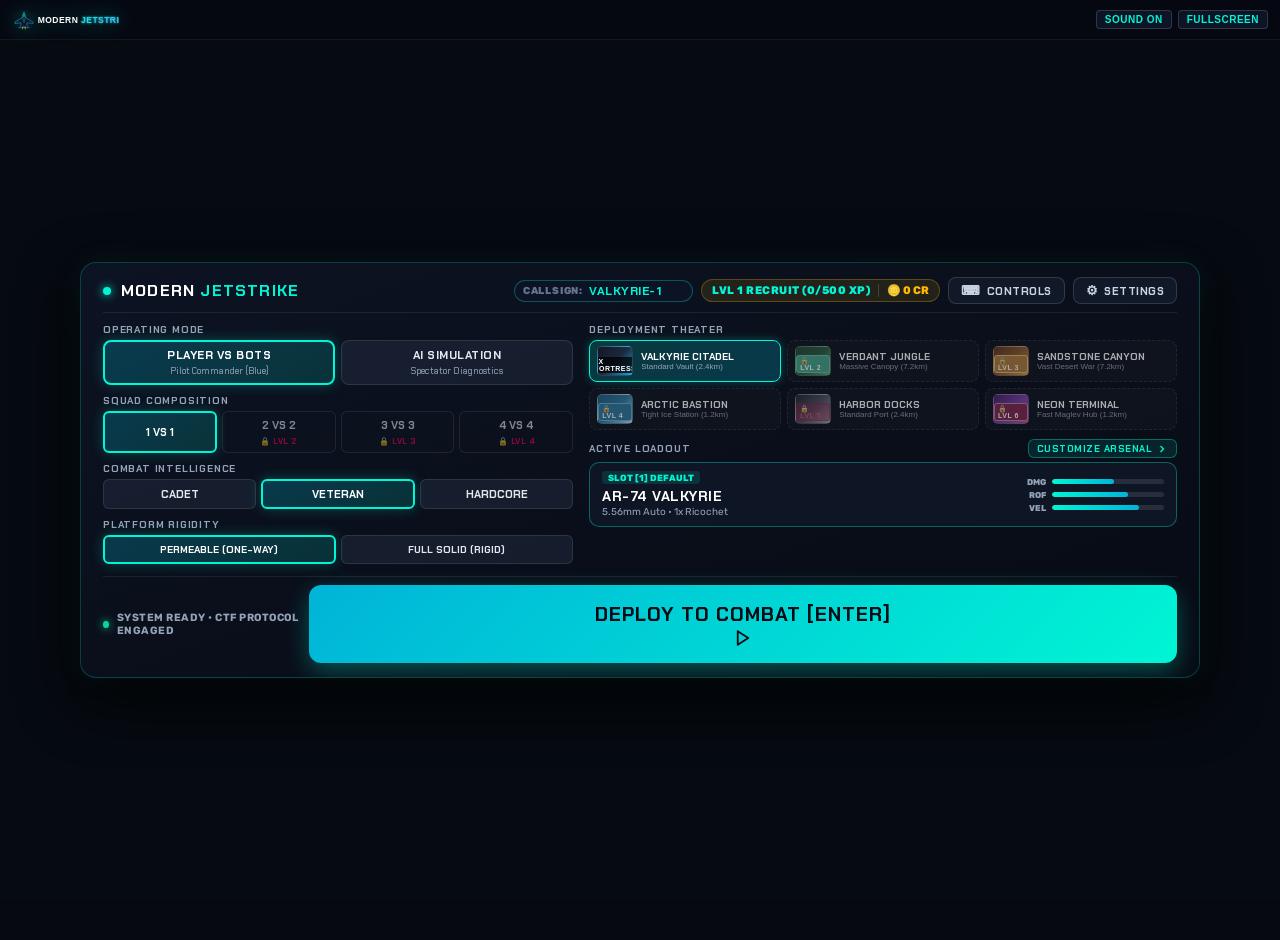
==== commit ab46f09b: "Deploy secondary weapons, ammo drop box, voice orders, flag throw, diagonal flight AI, brutal diffic" ====
--- a/play.html
+++ b/play.html
@@ -7,24 +7,22 @@
     <meta name="description" content="Play Modern Jetstrike 2D online. Fast-paced 2D tactical combat with jet boots flight, projectile ballistics, 3-tier arena, and intense CTF team matches." />
     <meta name="theme-color" content="#060911" />
     <link rel="icon" type="image/svg+xml" href="./favicon.svg" />
-    <script type="module" crossorigin src="./assets/play-CjPio1Dk.js"></script>
-    <link rel="stylesheet" crossorigin href="./assets/style-BB7yL2Ba.css">
+    <script type="module" crossorigin src="./assets/main-mjuyzgRI.js"></script>
+    <link rel="stylesheet" crossorigin href="./assets/style-ZzqsInnn.css">
   </head>
   <body class="arena-body">
     <!-- Streamlined Header for Pure Game Arena -->
     <header class="site-header game-arena-header">
       <div class="header-container">
-        <a href="./index.html" class="brand-link" title="Return to Home & Portal">
-          <img src="./modern-jetstrike-logo.svg" alt="Modern Jetstrike 2D" class="header-logo-img" />
-        </a>
+        <div class="brand-link" id="brand-logo-btn" role="button" title="Open Match Menu" style="cursor: pointer;">
+          <img src="./modern-jetstrike-logo.svg" alt="Modern Jetstrike" class="header-logo-img" />
+        </div>
 
         <div class="header-actions">
-          <a href="./index.html" class="header-pill home-link-pill" title="Return to Home / Marketing Portal">
-            <span>🏠 HOME</span>
-          </a>
-          <button id="mute-btn" class="header-pill" title="Mute/Unmute Audio">🔊 SOUND ON</button>
-          <button id="fullscreen-btn" class="header-pill" title="Toggle Fullscreen">⛶ FULLSCREEN</button>
-          <button id="main-menu-btn" class="header-pill danger" title="Pause / Open Match Menu" style="display: none;">⚙️ MENU [ESC]</button>
+          <button id="mute-btn" class="header-pill" title="Mute/Unmute Audio">SOUND ON</button>
+          <button id="fullscreen-btn" class="header-pill" title="Toggle Fullscreen">FULLSCREEN</button>
+          <button id="self-destruct-btn" class="header-pill danger" title="Self-Destruct / Force Respawn [K] (15s Penalty)" style="display: none; color: #ff0054; border-color: rgba(255, 0, 84, 0.45); background: rgba(255, 0, 84, 0.12);">RESPAWN [K]</button>
+          <button id="main-menu-btn" class="header-pill danger" title="Pause / Open Match Menu" style="display: none;">MENU [ESC]</button>
         </div>
       </div>
     </header>
@@ -116,8 +114,7 @@
             <div class="warroom-header">
               <div class="brand-badge-box">
                 <span class="live-status-dot"></span>
-                <h1 class="warroom-title">MODERN JETSTRIKE <span>2D</span></h1>
-                <span class="warroom-tag">TACTICAL LOBBY</span>
+                <h1 class="warroom-title">MODERN <span>JETSTRIKE</span></h1>
               </div>
 
               <!-- Top Right Utilities (Callsign Nickname, Profile, Controls, Settings) -->
@@ -199,56 +196,56 @@
                   <div class="map-cards-compact-grid">
                     <button class="map-card-pill active" data-map="citadel">
                       <div class="map-thumb-preview thumb-citadel">
-                        <span class="thumb-badge">FORTRESS</span>
+                        <span class="thumb-badge">1X FORTRESS</span>
                       </div>
                       <div class="map-text">
                         <strong>VALKYRIE CITADEL</strong>
-                        <small>Subterranean Vault</small>
+                        <small>Standard Vault (2.4km)</small>
                       </div>
                     </button>
                     <button class="map-card-pill" data-map="jungle">
                       <div class="map-thumb-preview thumb-jungle">
-                        <span class="thumb-badge">TROPIC</span>
+                        <span class="thumb-badge" style="background:#10b981;color:#fff;border-color:#34d399;">3X GIANT</span>
                       </div>
                       <div class="map-text">
                         <strong>VERDANT JUNGLE</strong>
-                        <small>Canopy Ruins & Rain</small>
+                        <small>Massive Canopy (7.2km)</small>
                       </div>
                     </button>
                     <button class="map-card-pill" data-map="desert">
                       <div class="map-thumb-preview thumb-desert">
-                        <span class="thumb-badge">CANYON</span>
+                        <span class="thumb-badge" style="background:#d97706;color:#fff;border-color:#fbbf24;">3X GIANT</span>
                       </div>
                       <div class="map-text">
                         <strong>SANDSTONE CANYON</strong>
-                        <small>Scorched Terracotta</small>
+                        <small>Vast Desert War (7.2km)</small>
                       </div>
                     </button>
                     <button class="map-card-pill" data-map="arctic">
                       <div class="map-thumb-preview thumb-arctic">
-                        <span class="thumb-badge">GLACIAL</span>
+                        <span class="thumb-badge" style="background:#0284c7;color:#fff;border-color:#38bdf8;">0.5X CQB</span>
                       </div>
                       <div class="map-text">
                         <strong>ARCTIC BASTION</strong>
-                        <small>Subzero Frost Caves</small>
+                        <small>Tight Ice Station (1.2km)</small>
                       </div>
                     </button>
                     <button class="map-card-pill" data-map="docks">
                       <div class="map-thumb-preview thumb-docks">
-                        <span class="thumb-badge">HARBOR</span>
+                        <span class="thumb-badge">1X HARBOR</span>
                       </div>
                       <div class="map-text">
                         <strong>HARBOR DOCKS</strong>
-                        <small>Industrial Port & Mist</small>
+                        <small>Standard Port (2.4km)</small>
                       </div>
                     </button>
                     <button class="map-card-pill" data-map="neon">
                       <div class="map-thumb-preview thumb-neon">
-                        <span class="thumb-badge">CYBER</span>
+                        <span class="thumb-badge" style="background:#be185d;color:#fff;border-color:#f472b6;">0.5X CQB</span>
                       </div>
                       <div class="map-text">
                         <strong>NEON TERMINAL</strong>
-                        <small>High-Speed Metro Hub</small>
+                        <small>Fast Maglev Hub (1.2km)</small>
                       </div>
                     </button>
                   </div>
@@ -371,6 +368,7 @@
                 <div class="control-row"><div class="key-cluster"><kbd>E</kbd> <span class="sep">/</span> <kbd>G</kbd></div><span>Hold to Charge Frag Grenade Throw</span></div>
                 <div class="control-row"><div class="key-cluster"><kbd>R</kbd></div><span>Tactical Magazine Reload</span></div>
                 <div class="control-row"><div class="key-cluster"><kbd>1</kbd> - <kbd>6</kbd></div><span>Switch Weapon</span></div>
+                <div class="control-row"><div class="key-cluster"><kbd>K</kbd></div><span>Self-Destruct / Force Respawn (15s)</span></div>
               </div>
               <div class="controls-column">
                 <h3 class="col-heading">MOBILE DUAL-STICK</h3>
@@ -513,6 +511,9 @@
               <button id="confirm-leave-btn" class="cta-button danger">
                 <span class="btn-text">YES, RETURN TO MENU</span>
               </button>
+              <button id="pause-self-destruct-btn" class="cta-button" style="background: rgba(255, 0, 84, 0.22); border: 1.5px solid #ff0054; color: #ff0054;">
+                <span class="btn-text">💀 FORCE RESPAWN [15s]</span>
+              </button>
               <button id="cancel-leave-btn" class="cta-button secondary">
                 <span class="btn-text">RESUME BATTLE [ESC]</span>
               </button>
@@ -537,9 +538,6 @@
               <button id="game-over-menu-btn" class="cta-button secondary">
                 <span class="btn-text">MAIN MENU</span>
               </button>
-              <a href="./index.html" class="cta-button tertiary">
-                <span class="btn-text">🏠 HOME PORTAL</span>
-              </a>
             </div>
           </div>
         </div>
--- a/assets/style-ZzqsInnn.css
+++ b/assets/style-ZzqsInnn.css
@@ -0,0 +1 @@
+@import "https://fonts.googleapis.com/css2?family=Chakra+Petch:wght@400;600;700&family=Rubik:wght@400;500;700;900&display=swap";*{box-sizing:border-box;-webkit-user-select:none;user-select:none;margin:0;padding:0}body,html{scroll-behavior:smooth;color:#f1f5f9;background-color:#060911;width:100%;min-height:100%;font-family:Rubik,Segoe UI,sans-serif;overflow:hidden auto}#app{width:100%;min-height:100vh;position:relative}.site-header{-webkit-backdrop-filter:blur(14px);z-index:1000;background:#060911f0;border-bottom:1px solid #ffffff14;width:100%;height:56px;position:sticky;top:0;left:0}.header-container{justify-content:space-between;align-items:center;max-width:1440px;height:100%;margin:0 auto;padding:0 20px;display:flex}.brand-link{color:#fff;align-items:center;gap:10px;text-decoration:none;display:flex}.brand-icon{color:#00f5d4;filter:drop-shadow(0 0 10px #00f5d4b3);font-size:20px}.brand-name{letter-spacing:1.5px;font-family:Chakra Petch,sans-serif;font-size:17px;font-weight:900}.brand-name .accent-text{color:#00f5d4}.brand-tag{color:#00f5d4;letter-spacing:.5px;background:#00f5d41f;border:1px solid #00f5d466;border-radius:4px;padding:2px 7px;font-size:10px;font-weight:700}.site-nav{gap:22px;display:flex}.nav-link{color:#94a3b8;letter-spacing:.8px;border-bottom:2px solid #0000;padding:6px 0;font-size:12px;font-weight:700;text-decoration:none;transition:all .2s}.nav-link:hover,.nav-link.active{color:#00f5d4;border-bottom-color:#00f5d4}.header-actions{align-items:center;gap:10px;display:flex}.header-pill{color:#00f5d4;cursor:pointer;background:#0f172ad9;border:1px solid #ffffff26;border-radius:20px;padding:6px 14px;font-size:12px;font-weight:700;transition:all .2s}.header-pill:hover{background:#1e293bf2;border-color:#00f5d4;transform:translateY(-1px)}.header-pill.danger{color:#ff0054;border-color:#ff00544d}.header-pill.danger:hover{background:#ff005433;border-color:#ff0054}.header-pill.muted{color:#94a3b8;border-color:#ffffff14}.github-pill{color:#fff;letter-spacing:.5px;background:linear-gradient(135deg,#1e293b 0%,#0f172a 100%);border:1px solid #fff3;border-radius:20px;align-items:center;gap:7px;padding:6px 14px;font-size:12px;font-weight:800;text-decoration:none;transition:all .2s;display:flex}.github-pill:hover{border-color:#00f5d4;transform:translateY(-1px);box-shadow:0 0 16px #00f5d44d}.arena-section{background:#000;width:100%;height:calc(100vh - 56px);min-height:560px;position:relative;overflow:hidden}canvas#game-canvas{cursor:crosshair;width:100%;height:100%;display:block;position:absolute;top:0;left:0}.top-hud-bar{z-index:50;gap:10px;display:flex;position:absolute;top:16px;right:16px}.hud-pill{color:#00f5d4;cursor:pointer;-webkit-backdrop-filter:blur(8px);backdrop-filter:blur(8px);background:#0f172ad9;border:1px solid #ffffff26;border-radius:20px;padding:8px 16px;font-size:13px;font-weight:700;transition:all .2s}.hud-pill:hover{background:#1e293bf2;border-color:#00f5d4;transform:translateY(-1px)}.hud-pill.danger{color:#ff0054;border-color:#ff00544d}.hud-pill.danger:hover{background:#ff005433;border-color:#ff0054}.hud-pill.muted{color:#94a3b8;border-color:#ffffff14}.modal-actions{gap:14px;display:flex}.cta-button.danger{background:linear-gradient(135deg,#d90429 0%,#ff0054 100%);box-shadow:0 8px 25px #ff005459}.cta-button.secondary{color:#fff;box-shadow:none;background:#1e293bcc;border:1px solid #ffffff26}.cta-button.secondary:hover{background:#334155f2}.badge-tag.warning{color:#ff0054;background:#ff005426;border-color:#ff005459}.text-warning{color:#ff0054;text-shadow:0 0 25px #ff005480}.touch-overlay{pointer-events:none;z-index:40;width:100%;height:100%;position:absolute;top:0;left:0}.touch-zone{pointer-events:auto;-webkit-user-select:none;user-select:none;position:absolute;bottom:16px}#touch-left-zone{justify-content:center;align-items:center;width:170px;height:170px;display:flex;left:18px}.stick-base{-webkit-backdrop-filter:blur(8px);border-radius:50%;justify-content:center;align-items:center;width:132px;height:132px;display:flex;position:relative}.move-stick-base{background:radial-gradient(circle,#0f172a73 0%,#060b18bf 100%);border:2px solid #00f5d459;box-shadow:0 0 16px #00f5d426,inset 0 0 16px #00000080}.stick-ring-guide{pointer-events:none;width:100%;height:100%;position:absolute}.guide-dir{color:#00f5d473;font-size:11px;position:absolute}.guide-up{top:6px;left:50%;transform:translate(-50%)}.guide-down{bottom:6px;left:50%;transform:translate(-50%)}.guide-left{top:50%;left:6px;transform:translateY(-50%)}.guide-right{top:50%;right:6px;transform:translateY(-50%)}.stick-knob{pointer-events:none;border-radius:50%;justify-content:center;align-items:center;transition:box-shadow .12s;display:flex;position:absolute;transform:translate(0)}.move-stick-knob{background:radial-gradient(circle at 35% 35%,#00f5d4,#0077b6);border:2px solid #fff;width:54px;height:54px;box-shadow:0 0 18px #00f5d4b3,inset 0 2px 4px #fff6}.knob-dot{background:#fff;border-radius:50%;width:12px;height:12px;box-shadow:0 0 8px #fff}#touch-right-zone{pointer-events:none;width:280px;height:280px;right:14px}.fire-stick-base{pointer-events:auto;cursor:grab;touch-action:none;background:radial-gradient(circle,#1e0a1480 0%,#0c050ccc 100%);border:2px dashed #ff00548c;border-radius:50%;width:136px;height:136px;position:absolute;bottom:10px;right:10px;box-shadow:0 0 20px #ff005440,inset 0 0 20px #0009}.fire-aim-indicator{transform-origin:0%;pointer-events:none;background:linear-gradient(90deg,#ff0054d9,#0000);width:76px;height:3px;display:none;position:absolute;top:50%;left:50%;box-shadow:0 0 8px #ff0054}.fire-stick-knob{color:#fff;letter-spacing:.5px;-webkit-user-select:none;user-select:none;background:radial-gradient(circle at 35% 35%,#ff0054,#800f2f);border:2px solid #ffccd5;width:62px;height:62px;font-family:Chakra Petch,sans-serif;font-size:11px;font-weight:900;box-shadow:0 0 20px #ff0054a6,inset 0 2px 5px #ffffff80}.fire-stick-knob.active-firing{background:radial-gradient(circle at 35% 35%,#ff4d6d,#d90429);transform:scale(1.06);box-shadow:0 0 30px #ff0054,inset 0 0 10px #fff}.fire-knob-text{pointer-events:none;text-shadow:0 1px 4px #000c}.touch-btn-cluster{pointer-events:none;width:100%;height:100%;position:absolute;top:0;left:0}.t-btn{pointer-events:auto;color:#fff;cursor:pointer;touch-action:none;-webkit-user-select:none;user-select:none;-webkit-backdrop-filter:blur(6px);background:#0f172acc;border:1.5px solid #ffffff40;border-radius:50%;justify-content:center;align-items:center;font-family:Chakra Petch,sans-serif;transition:transform 80ms,filter 80ms,background 80ms;display:flex;position:absolute}.t-btn:active{filter:brightness(1.3);transform:scale(.9)}.t-jet{color:#fff;background:linear-gradient(135deg,#00b4d8bf,#0077b6e6);border:2px solid #00f5d4;border-radius:21px;gap:5px;width:94px;height:42px;font-size:13px;font-weight:800;bottom:160px;right:18px;box-shadow:0 0 18px #00f5d473}.t-jet:active{color:#080c14;background:linear-gradient(135deg,#00f5d4,#0077b6)}.t-jump{background:#141e37d9;border-color:#00f5d466;width:44px;height:44px;font-size:18px;bottom:160px;right:122px}.t-prone{background:#141e37d9;border-color:#4895ef80;width:42px;height:42px;font-size:17px;bottom:160px;right:176px}.t-grenade{background:#28190ad9;border-color:#ffb703;width:48px;height:48px;font-size:18px;bottom:102px;right:162px;box-shadow:0 0 12px #ffb7034d}.t-reload{background:#0a192dd9;border-color:#4895ef;width:44px;height:44px;font-size:17px;bottom:44px;right:162px}.t-weapon{background:#230a28d9;border-color:#b5179e;width:46px;height:46px;font-size:18px;top:15px;right:25px;box-shadow:0 0 12px #b5179e4d}.rotate-prompt-overlay{z-index:99999;-webkit-backdrop-filter:blur(18px);text-align:center;direction:rtl;background:#040710f5;justify-content:center;align-items:center;width:100vw;height:100vh;padding:24px;display:flex;position:fixed;top:0;left:0}.rotate-card{background:#0b1326eb;border:1px solid #00f5d459;border-radius:18px;flex-direction:column;align-items:center;width:100%;max-width:440px;padding:34px 26px;display:flex;box-shadow:0 0 45px #00f5d433,inset 0 0 25px #0009}.rotate-phone-anim{justify-content:center;align-items:center;width:110px;height:110px;margin-bottom:20px;display:flex;position:relative}.phone-svg{transform-origin:50%;filter:drop-shadow(0 0 10px #00f5d466);animation:2.6s ease-in-out infinite phoneLandscapeTilt}@keyframes phoneLandscapeTilt{0%,15%{transform:rotate(0)}40%,80%{transform:rotate(-90deg)}95%,to{transform:rotate(0)}}.rotate-arrow-indicator{font-size:24px;animation:3s linear infinite spinSlow;position:absolute;top:-6px;right:-6px}@keyframes spinSlow{0%{transform:rotate(0)}to{transform:rotate(360deg)}}.rotate-title{color:#00f5d4;text-shadow:0 0 14px #00f5d480;margin:0 0 4px;font-family:Chakra Petch,sans-serif;font-size:22px;font-weight:800}.rotate-sub{letter-spacing:2px;color:#ffffffa6;direction:ltr;margin-bottom:14px;font-family:Chakra Petch,sans-serif;font-size:13px;font-weight:700}.rotate-note{color:#94a3b8;margin:0 0 22px;font-size:14px;line-height:1.5}.rotate-action-btn{color:#080c14;letter-spacing:1px;cursor:pointer;background:linear-gradient(135deg,#00f5d4,#00b4d8);border:none;border-radius:10px;width:100%;padding:14px 20px;font-family:Chakra Petch,sans-serif;font-size:14px;font-weight:800;transition:transform .15s,filter .15s;box-shadow:0 0 25px #00f5d466}.rotate-action-btn:active{filter:brightness(1.2);transform:scale(.96)}@media (orientation:portrait) and (width<=1024px){#rotate-prompt{display:flex!important}}@media (height<=520px){.site-header{height:38px!important;padding:0 12px!important}.site-header .brand-title-wrap{display:none!important}.site-header .header-pill{padding:3px 8px!important;font-size:11px!important}.arena-section,.standalone-arena{height:calc(100vh - 38px)!important;min-height:0!important}.touch-zone{transform-origin:bottom;transform:scale(.88)}}.overlay-container{-webkit-backdrop-filter:blur(12px);backdrop-filter:blur(12px);z-index:100;background:#080c14d9;justify-content:center;align-items:center;width:100%;height:100%;display:flex;position:absolute;top:0;left:0}.glass-panel{background:linear-gradient(145deg,#111827f0,#0f172afa);border:1px solid #ffffff24;border-radius:18px;box-shadow:0 25px 60px #000000b3,0 0 35px #00f5d41f}.menu-card.no-scroll{flex-direction:column;gap:clamp(10px,1.6vh,16px);width:min(92vw,1060px);max-height:88vh;padding:clamp(16px,2.6vh,28px) clamp(20px,2.8vw,36px);display:flex;overflow:hidden}.menu-card.lobby-modular-warroom{box-sizing:border-box;-webkit-backdrop-filter:blur(16px);background:linear-gradient(160deg,#0d1424f0,#070b14fa);border:1px solid #00f5d438;border-radius:16px;flex-direction:column;gap:10px;width:min(95vw,1120px);max-height:92vh;padding:14px 22px;display:flex;overflow:hidden;box-shadow:0 20px 60px #000000e0,0 0 30px #00f5d414}.warroom-header{border-bottom:1px solid #ffffff14;justify-content:space-between;align-items:center;padding-bottom:8px;display:flex}.brand-badge-box{align-items:center;gap:10px;display:flex}.live-status-dot{background:#00f5d4;border-radius:50%;width:8px;height:8px;animation:2s ease-in-out infinite pulse-dot;box-shadow:0 0 10px #00f5d4}@keyframes pulse-dot{0%,to{opacity:1;transform:scale(1)}50%{opacity:.5;transform:scale(.85)}}.warroom-title{color:#fff;letter-spacing:1.2px;margin:0;font-family:Chakra Petch,sans-serif;font-size:16px;font-weight:900;line-height:1}.warroom-title span{color:#00f5d4}.warroom-tag{letter-spacing:1px;color:#00f5d4;background:#00f5d41f;border:1px solid #00f5d447;border-radius:6px;padding:2px 8px;font-size:10px;font-weight:800}.warroom-top-toolbar{align-items:center;gap:8px;display:flex}.pilot-callsign-box{background:#0d1527bf;border:1px solid #00f5d44d;border-radius:12px;align-items:center;gap:6px;padding:2px 8px;transition:all .2s;display:flex}.pilot-callsign-box:focus-within{border-color:#00f5d4;box-shadow:0 0 10px #00f5d440}.callsign-label{letter-spacing:.8px;color:#64748b;font-size:10px;font-weight:800}.callsign-input{color:#00f5d4;text-transform:uppercase;letter-spacing:.5px;background:0 0;border:none;outline:none;width:95px;font-family:Chakra Petch,sans-serif;font-size:12px;font-weight:800}.profile-pill-compact{color:#ffbe0b;background:#ffbe0b1a;border:1px solid #ffbe0b40;border-radius:12px;gap:8px;padding:4px 10px;font-size:11px;font-weight:800;display:flex}.toolbar-pill{color:#cbd5e1;letter-spacing:.5px;cursor:pointer;background:#141e30b3;border:1px solid #ffffff24;border-radius:8px;align-items:center;gap:6px;padding:4px 12px;font-family:Chakra Petch,sans-serif;font-size:11px;font-weight:800;transition:all .18s;display:flex}.toolbar-pill:hover{color:#00f5d4;background:#00f5d41f;border-color:#00f5d4;box-shadow:0 0 10px #00f5d440}.toolbar-pill .pill-icon{font-size:13px}.lobby-split-grid{grid-template-columns:1fr 1.25fr;align-items:stretch;gap:16px;display:grid}.lobby-col{flex-direction:column;gap:9px;display:flex}.lobby-group{flex-direction:column;gap:4px;display:flex}.group-label{color:#94a3b8;letter-spacing:.8px;text-transform:uppercase;font-family:Chakra Petch,sans-serif;font-size:10px;font-weight:800}.group-header-row{justify-content:space-between;align-items:center;display:flex}.customize-arsenal-btn{color:#00f5d4;letter-spacing:.5px;cursor:pointer;background:#00f5d41a;border:1px solid #00f5d459;border-radius:6px;align-items:center;gap:5px;padding:2.5px 8px;font-family:Chakra Petch,sans-serif;font-size:9.5px;font-weight:800;transition:all .15s;display:flex}.customize-arsenal-btn:hover{color:#060911;background:#00f5d4;box-shadow:0 0 10px #00f5d466}.mode-pill-group{grid-template-columns:1fr 1fr;gap:6px;display:grid}.mode-pill-group .menu-btn{border-radius:8px;padding:6px 4px}.mode-pill-group .btn-primary-text{letter-spacing:.5px;font-size:11.5px;font-weight:800}.mode-pill-group .btn-sub-label{color:#94a3b8;font-size:9px}.grid-4-pills{grid-template-columns:repeat(4,1fr);gap:5px;display:grid}.grid-4-pills .menu-btn{border-radius:6px;padding:6px 2px;font-size:11px;font-weight:800}.grid-3-pills{grid-template-columns:repeat(3,1fr);gap:5px;display:grid}.grid-3-pills .menu-btn{border-radius:6px;padding:6px 2px;font-size:11px;font-weight:800}.grid-2-pills{grid-template-columns:repeat(2,1fr);gap:5px;display:grid}.grid-2-pills .menu-btn{border-radius:6px;padding:6px 4px;font-size:10px;font-weight:800}.menu-btn{color:#cbd5e1;cursor:pointer;-webkit-user-select:none;user-select:none;background:#141e30a6;border:1px solid #ffffff1a;border-radius:8px;flex-direction:column;justify-content:center;align-items:center;gap:1px;font-family:Chakra Petch,sans-serif;transition:all .15s;display:flex}.menu-btn:hover{color:#fff;background:#1e2d46bf;border-color:#00f5d466}.menu-btn.active{color:#fff;background:linear-gradient(135deg,#00f5d42e,#00b4d847);border:1.5px solid #00f5d4;box-shadow:0 0 12px #00f5d44d}.size-btn.locked{opacity:.55;cursor:not-allowed;background:#0f141e80;border-color:#ffffff26}.size-btn.locked:hover{background:#0f141e80;border-color:#ff005459;transform:none}.size-btn .lock-pill{color:#ff0054;letter-spacing:.5px;margin-top:2px;font-size:8px;display:block}.map-cards-compact-grid{grid-template-columns:repeat(3,1fr);gap:6px;display:grid}.map-card-pill{cursor:pointer;text-align:left;-webkit-user-select:none;user-select:none;background:#121a2bb3;border:1px solid #ffffff1a;border-radius:8px;align-items:center;gap:8px;padding:5px 7px;transition:all .15s;display:flex}.map-card-pill:hover{background:#1e293bd9;border-color:#00f5d473;transform:translateY(-1px)}.map-card-pill.active{background:linear-gradient(135deg,#00f5d42e,#00b4d840);border:1.5px solid #00f5d4;box-shadow:0 0 10px #00f5d447}.map-card-pill.locked{filter:grayscale(45%);opacity:.65;cursor:not-allowed;border-style:dashed;border-color:#ffffff1f}.map-card-pill.locked:hover{background:#121a2bb3;border-color:#ff005466;transform:none}.map-thumb-preview{border:1px solid #ffffff26;border-radius:5px;flex-shrink:0;justify-content:center;align-items:flex-end;width:36px;height:30px;display:flex;position:relative;overflow:hidden}.thumb-badge{color:#fff;letter-spacing:.5px;background:#000000bf;border-radius:3px;margin-bottom:2px;padding:1px 3px;font-size:7px;font-weight:900;line-height:1}.thumb-badge.badge-locked{color:#ff4d6d;background:#ff005459;border:1px solid #ff005480}.thumb-citadel{background:linear-gradient(135deg,#0f172a,#1e293b,#0ea5e9)}.thumb-jungle{background:linear-gradient(135deg,#14532d,#166534,#22c55e)}.thumb-desert{background:linear-gradient(135deg,#78350f,#b45309,#f59e0b)}.thumb-arctic{background:linear-gradient(135deg,#0369a1,#0284c7,#bae6fd)}.thumb-docks{background:linear-gradient(135deg,#1e293b,#475569,#94a3b8)}.thumb-neon{background:linear-gradient(135deg,#581c87,#9333ea,#ec4899)}.map-card-pill .map-text{flex-direction:column;display:flex;overflow:hidden}.map-card-pill .map-text strong{color:#fff;white-space:nowrap;text-overflow:ellipsis;font-family:Chakra Petch,sans-serif;font-size:10px;font-weight:800;line-height:1.1;overflow:hidden}.map-card-pill .map-text small{color:#94a3b8;white-space:nowrap;text-overflow:ellipsis;font-size:8px;overflow:hidden}.equipped-weapon-tile{cursor:pointer;background:#101828d9;border:1.5px solid #00f5d459;border-radius:10px;justify-content:space-between;align-items:center;padding:8px 12px;transition:all .2s;display:flex}.equipped-weapon-tile:hover{background:#162138e6;border-color:#00f5d4;box-shadow:0 0 16px #00f5d440}.wep-preview-left{flex-direction:column;gap:1px;display:flex}.wep-key-tag{color:#00f5d4;background:#00f5d41f;border-radius:4px;width:fit-content;padding:1.5px 6px;font-size:9px;font-weight:800;display:inline-block}.wep-name{color:#fff;letter-spacing:.5px;margin:2px 0 0;font-family:Chakra Petch,sans-serif;font-size:14px;font-weight:900}.wep-sub{color:#94a3b8;margin:0;font-size:10px}.wep-preview-right{flex-direction:column;gap:3px;min-width:140px;display:flex}.mini-stat-row{color:#cbd5e1;align-items:center;gap:6px;font-size:9px;font-weight:800;display:flex}.mini-stat-lbl{text-align:right;color:#94a3b8;width:22px;font-size:8.5px}.mini-bar{background:#ffffff1a;border-radius:3px;flex:1;height:5px;overflow:hidden}.bar-inner{background:linear-gradient(90deg,#00f5d4,#00b4d8);border-radius:3px;height:100%;transition:width .3s}.warroom-footer{border-top:1px solid #ffffff14;justify-content:space-between;align-items:center;margin-top:2px;padding-top:8px;display:flex}.warroom-status{color:#94a3b8;letter-spacing:.5px;align-items:center;gap:8px;font-size:10.5px;font-weight:700;display:flex}.warroom-status .status-indicator{background:#06d6a0;border-radius:50%;width:7px;height:7px;box-shadow:0 0 8px #06d6a0}.warroom-launch-btn{letter-spacing:1px;color:#060911;cursor:pointer;background:linear-gradient(135deg,#00f5d4,#00b4d8);border:none;border-radius:10px;justify-content:center;align-items:center;gap:8px;width:auto;min-width:260px;padding:9px 24px;font-family:Chakra Petch,sans-serif;font-size:13.5px;font-weight:900;transition:all .2s;display:flex;box-shadow:0 0 20px #00f5d473}.warroom-launch-btn:hover{filter:brightness(1.1);transform:scale(1.02);box-shadow:0 0 30px #00f5d4b3}.settings-modal-card,.controls-modal-card,.arsenal-modal-card{box-sizing:border-box;-webkit-backdrop-filter:blur(20px);background:linear-gradient(160deg,#0f172af5,#080c16fc);border:1.5px solid #00f5d44d;border-radius:16px;flex-direction:column;gap:12px;width:min(92vw,680px);max-height:86vh;padding:18px 24px;display:flex;box-shadow:0 25px 70px #000000e6,0 0 30px #00f5d426}.arsenal-modal-card{width:min(94vw,860px)}.modal-header{border-bottom:1px solid #ffffff14;justify-content:space-between;align-items:center;padding-bottom:8px;display:flex}.modal-title-wrap{flex-direction:column;gap:2px;display:flex}.modal-badge{color:#00f5d4;letter-spacing:1px;background:#00f5d41f;border-radius:4px;width:fit-content;padding:1.5px 7px;font-size:9px;font-weight:800;display:inline-block}.modal-title{color:#fff;letter-spacing:.5px;margin:0;font-family:Chakra Petch,sans-serif;font-size:18px;font-weight:900}.modal-close-btn{color:#94a3b8;cursor:pointer;background:0 0;border:none;border-radius:6px;padding:4px 8px;font-size:18px;transition:all .15s}.modal-close-btn:hover{color:#ff0054;background:#ff005426}.modal-body{max-height:calc(86vh - 120px);padding-right:4px;overflow-y:auto}.modal-footer{border-top:1px solid #ffffff14;justify-content:flex-end;padding-top:10px;display:flex}.setting-item-row{background:#ffffff08;border:1px solid #ffffff14;border-radius:8px;justify-content:space-between;align-items:center;margin-bottom:8px;padding:10px 14px;display:flex}.setting-info{flex-direction:column;gap:2px;display:flex}.setting-info strong{color:#fff;font-family:Chakra Petch,sans-serif;font-size:12px;font-weight:800}.setting-info small{color:#94a3b8;font-size:10px}.setting-ctrl{align-items:center;gap:10px;min-width:170px;display:flex}.setting-ctrl .vol-slider{accent-color:#00f5d4;cursor:pointer;flex:1}.setting-ctrl .volume-num{color:#00f5d4;text-align:right;min-width:36px;font-family:Chakra Petch,sans-serif;font-size:12px;font-weight:800}.controls-modal-grid{grid-template-columns:1fr 1fr;gap:16px;display:grid}.controls-column .col-heading{color:#00f5d4;letter-spacing:1px;border-bottom:1px solid #00f5d433;margin:0 0 8px;padding-bottom:4px;font-family:Chakra Petch,sans-serif;font-size:12px;font-weight:800}.control-row{color:#cbd5e1;border-bottom:1px solid #ffffff0a;justify-content:space-between;align-items:center;padding:4.5px 0;font-size:11px;display:flex}.control-row .key-cluster{align-items:center;gap:4px;display:flex}.control-row kbd{color:#00f5d4;background:#1e293b;border:1px solid #fff3;border-radius:4px;padding:2px 6px;font-family:monospace;font-size:10px;font-weight:800;box-shadow:0 1px 2px #00000080}.control-row .sep{color:#64748b;font-size:9px}.touch-pill{color:#fff;background:#ffffff14;border:1px solid #fff3;border-radius:12px;padding:2px 7px;font-size:9.5px;font-weight:700}.touch-pill.cyan{color:#00f5d4;background:#00f5d41a;border-color:#00f5d466}.touch-pill.amber{color:#ffbe0b;background:#ffbe0b1a;border-color:#ffbe0b66}.touch-pill.purple{color:#c77dff;background:#c77dff1a;border-color:#c77dff66}.arsenal-modal-grid{grid-template-columns:repeat(3,1fr);gap:10px;display:grid}.weapon-compact-card{cursor:pointer;background:#141e30a6;border:1px solid #ffffff1f;border-radius:10px;flex-direction:column;gap:6px;padding:10px 12px;transition:all .2s;display:flex}.w-card-header{justify-content:space-between;align-items:center;font-size:9px;display:flex}.w-slot-tag{color:#00f5d4;background:#00f5d426;border-radius:3px;padding:1px 5px;font-weight:800}.w-caliber-tag{color:#94a3b8;font-size:8.5px}.w-title{color:#fff;margin:0;font-family:Chakra Petch,sans-serif;font-size:13px;font-weight:900}.w-type-desc{color:#94a3b8;margin:0;font-size:9.5px;line-height:1.2}.w-specs-row{color:#cbd5e1;background:#0000004d;border-radius:4px;justify-content:space-between;padding:3px 6px;font-size:9px;display:flex}.w-specs-row b{color:#00f5d4}.weapon-compact-card .default-tag{border-radius:6px;width:100%;margin-top:2px;padding:5px 0;font-size:10px;font-weight:800}.weapon-compact-card.locked-weapon{opacity:.85;border-color:#ffffff1a}.buy-wep-btn{cursor:pointer;color:#ffbe0b!important;background:#ffbe0b2e!important;border:1px solid #ffbe0b!important}.buy-wep-btn:hover{box-shadow:0 0 10px #ffbe0b66;background:#ffbe0b59!important}.buy-wep-btn.cant-afford{opacity:.55;color:#94a3b8!important;background:#64748b26!important;border-color:#64748b!important}.menu-header{text-align:center}.badge-tag{letter-spacing:1.5px;color:#00f5d4;background:#00f5d426;border:1px solid #00f5d44d;border-radius:12px;margin-bottom:4px;padding:3px 12px;font-size:11px;font-weight:800;display:inline-block}.game-title{letter-spacing:2px;color:#fff;text-transform:uppercase;text-shadow:0 0 20px #00f5d44d;font-family:Chakra Petch,sans-serif;font-size:clamp(26px,3.8vh,38px);font-weight:900;line-height:1.1}.game-title span{color:#00f5d4}.game-subtitle{color:#94a3b8;margin-top:2px;font-size:clamp(12px,1.4vh,13px)}.menu-grid{grid-template-columns:1.15fr 1fr;align-items:stretch;gap:clamp(14px,2.2vw,26px);display:grid}.menu-col{flex-direction:column;justify-content:space-between;gap:clamp(8px,1.5vh,14px);display:flex}.setup-section{flex-direction:column;gap:6px;display:flex}.section-label{color:#cbd5e1;letter-spacing:.5px;font-size:12px;font-weight:700}.mode-group{grid-template-columns:1fr 1fr;gap:8px;display:grid}.size-group{grid-template-columns:repeat(4,1fr);gap:8px;display:grid}.diff-group{grid-template-columns:repeat(3,1fr);gap:8px;display:grid}.menu-btn,.choice-btn{color:#e2e8f0;cursor:pointer;background:#1e293b99;border:1px solid #ffffff1a;border-radius:10px;flex-direction:column;align-items:center;gap:2px;padding:clamp(8px,1.2vh,12px) 6px;transition:all .2s;display:flex}.menu-btn:hover,.choice-btn:hover{background:#334155b3;border-color:#00f5d466;transform:translateY(-2px)}.menu-btn.active,.choice-btn.active{color:#fff;background:linear-gradient(145deg,#00b4d840,#00f5d426);border:2px solid #00f5d4;box-shadow:0 0 14px #00f5d440}.menu-btn .btn-top,.choice-btn .title{font-family:Chakra Petch,sans-serif;font-size:13px;font-weight:700}.menu-btn .btn-sub,.choice-btn .desc{color:#94a3b8;font-size:10px}.mode-btn.cvc-highlight.active{border-color:#ffbe0b;box-shadow:0 0 16px #ffbe0b66}.mode-btn.cvc-highlight.active .btn-top{color:#ffbe0b}.weapons-grid-compact{flex-direction:column;gap:5px;display:flex}.weapon-compact-card{cursor:pointer;-webkit-user-select:none;user-select:none;background:#0f172a99;border:1px solid #ffffff14;border-radius:8px;align-items:center;gap:10px;padding:6px 10px;transition:all .15s;display:flex;position:relative}.weapon-compact-card:hover{background:#1e293bb3;border-color:#00f5d466;transform:translate(2px)}.weapon-compact-card.active{background:#00f5d424;border-color:#00f5d4;box-shadow:0 0 10px #00f5d440}.weapon-compact-card.active .w-badge{color:#0f172a;background:#00f5d4;box-shadow:0 0 8px #00f5d499}.weapon-compact-card .default-tag{color:#64748b;text-transform:uppercase;letter-spacing:.5px;border:1px solid #ffffff1a;border-radius:4px;flex-shrink:0;margin-left:auto;padding:2px 7px;font-size:10px;font-weight:800;transition:all .15s}.weapon-compact-card.active .default-tag{color:#00f5d4;background:#00f5d42e;border-color:#00f5d4;font-weight:900}.w-badge{color:#0f172a;background:#00f5d4;border-radius:4px;flex-shrink:0;justify-content:center;align-items:center;width:20px;height:20px;font-size:11px;font-weight:900;display:inline-flex}.w-logo-wrap{background:#00000073;border:1px solid #ffffff14;border-radius:4px;flex-shrink:0;justify-content:center;align-items:center;width:44px;height:24px;padding:2px 4px;display:flex}.weapon-svg{object-fit:contain;filter:drop-shadow(0 0 3px #00f5d459);width:100%;height:100%}.w-details{flex-direction:column;display:flex}.w-details strong{color:#fff;font-size:12px}.w-details span{color:#94a3b8;font-size:10px}.controls-guide-compact{background:#0f172a80;border:1px solid #ffffff14;border-radius:10px;grid-template-columns:repeat(2,1fr);gap:6px;padding:8px 12px;display:grid}.guide-item{color:#cbd5e1;align-items:center;gap:6px;font-size:11px;display:flex}.guide-item .k{color:#00f5d4;letter-spacing:.5px;white-space:nowrap;background:#ffffff1f;border:1px solid #fff3;border-radius:4px;padding:2px 6px;font-size:10px;font-weight:700;display:inline-block}.launch-box{margin-top:auto}.cta-button{color:#080c14;cursor:pointer;background:linear-gradient(135deg,#00b4d8 0%,#00f5d4 100%);border:none;border-radius:12px;flex-direction:column;align-items:center;gap:2px;width:100%;padding:clamp(12px,1.8vh,16px) 20px;transition:all .25s cubic-bezier(.4,0,.2,1);display:flex;box-shadow:0 8px 25px #00f5d44d}.cta-button:hover{filter:brightness(1.1);transform:translateY(-2px);box-shadow:0 12px 30px #00f5d480}.cta-button:active{transform:translateY(1px)}.cta-button .btn-text{letter-spacing:1px;font-family:Chakra Petch,sans-serif;font-size:clamp(16px,2.2vh,20px);font-weight:800}.cta-button .btn-sub{opacity:.85;font-size:11px;font-weight:600}.modal-card{text-align:center;flex-direction:column;gap:20px;width:90%;max-width:520px;padding:36px;display:flex}.modal-title{letter-spacing:2px;font-family:Chakra Petch,sans-serif;font-size:42px;font-weight:900}.text-victory{color:#00f5d4;text-shadow:0 0 25px #00f5d480}.text-defeat{color:#ff0054;text-shadow:0 0 25px #ff005480}.modal-subtitle{color:#cbd5e1;font-size:15px}.score-display{background:#0f172ab3;border-radius:12px;justify-content:center;align-items:center;gap:24px;padding:16px;display:flex}.score-team{font-size:22px;font-weight:800}.score-team.blue{color:#00b4d8}.score-team.red{color:#e63946}.score-team span{font-size:36px}.score-divider{color:#64748b;font-size:28px}.stats-summary{background:#1e293b80;border-radius:10px;justify-content:space-around;padding:12px;font-size:14px;display:flex}.stat-item strong{color:#00f5d4;font-size:16px}.reward-card{text-align:left;background:#0f172ad9;border:1px solid #ffffff1f;border-radius:14px;flex-direction:column;gap:12px;padding:16px 20px;display:flex}.reward-card.victory-reward{border-color:#00f5d466;box-shadow:0 0 20px #00f5d426}.reward-card.defeat-reward{border-color:#ff005459;box-shadow:0 0 20px #ff00541f}.reward-header{justify-content:space-between;align-items:center;display:flex}.reward-badge{letter-spacing:1px;text-transform:uppercase;color:#00f5d4;font-family:Chakra Petch,sans-serif;font-size:13px;font-weight:900}.reward-card.defeat-reward .reward-badge{color:#ffb703}.rank-up-badge{color:#0f172a;background:#ffb703;border-radius:6px;padding:2px 8px;font-size:11px;font-weight:900;animation:1s infinite alternate pulse}.reward-amounts{gap:12px;display:flex}.reward-pill{text-align:center;letter-spacing:.5px;border-radius:8px;flex:1;padding:8px 12px;font-family:Chakra Petch,sans-serif;font-size:18px;font-weight:900}.reward-pill.xp{color:#00f5d4;background:#00f5d426;border:1px solid #00f5d466}.reward-pill.credits{color:#ffb703;background:#ffb70326;border:1px solid #ffb70366}.career-progress{flex-direction:column;gap:6px;margin-top:4px;display:flex}.career-rank-text{color:#cbd5e1;justify-content:space-between;font-size:12px;font-weight:800;display:flex}.career-bar-track{background:#ffffff1a;border-radius:4px;width:100%;height:8px;overflow:hidden}.career-bar-fill{background:linear-gradient(90deg,#00b4d8,#00f5d4);border-radius:4px;height:100%;transition:width .6s cubic-bezier(.4,0,.2,1)}.career-total-credits{color:#94a3b8;margin-top:2px;font-size:11px}.career-total-credits strong{color:#ffb703}.menu-top-strip{justify-content:space-between;align-items:center;width:100%;display:flex}.player-profile-pill{background:#0f172ab3;border:1px solid #ffffff1f;border-radius:20px;align-items:center;gap:8px;padding:4px 10px;font-size:11px;font-weight:800;display:flex}#profile-rank-tag{color:#00f5d4;letter-spacing:.5px}#profile-credits-tag{color:#ffb703;border-left:1px solid #ffffff26;padding-left:8px}@media (width<=900px){.lobby-split-grid{grid-template-columns:1fr;gap:10px}.menu-card.lobby-modular-warroom{max-height:94vh;overflow-y:auto}.controls-modal-grid{grid-template-columns:1fr}.arsenal-modal-grid{grid-template-columns:1fr 1fr}.menu-grid{grid-template-columns:1fr;gap:10px}.menu-card.no-scroll{max-height:94vh;overflow-y:auto}}@media (height<=620px){.menu-card.lobby-modular-warroom{gap:5px;padding:8px 16px}.warroom-header{padding-bottom:4px}.lobby-col{gap:4px}.map-thumb-preview{width:26px;height:20px}.equipped-weapon-tile{padding:5px 10px}}@media (height<=720px){.menu-card.no-scroll{gap:6px;padding:10px 18px}.badge-tag{margin-bottom:2px;padding:2px 8px;font-size:10px}.game-title{font-size:24px}.game-subtitle{display:none}.weapons-grid-compact{gap:3px}.weapon-compact-card{padding:4px 8px}.choice-btn{padding:6px 4px}.choice-btn .title{font-size:11px}.choice-btn .desc{display:none}}.portal-section{background:#080c14;border-top:1px solid #ffffff0f;padding:80px 24px}.portal-section.dark-alt{background:#060910}.section-inner{max-width:1320px;margin:0 auto}.section-header{text-align:center;margin-bottom:54px}.section-tag{color:#00f5d4;letter-spacing:2px;text-transform:uppercase;background:#00f5d41a;border:1px solid #00f5d459;border-radius:20px;margin-bottom:14px;padding:4px 14px;font-size:11px;font-weight:800;display:inline-block}.section-title{letter-spacing:2px;color:#fff;margin-bottom:14px;font-family:Chakra Petch,sans-serif;font-size:clamp(28px,4vw,42px);font-weight:900}.section-desc{color:#94a3b8;max-width:680px;margin:0 auto;font-size:15px;line-height:1.6}.arsenal-cards-grid{grid-template-columns:repeat(auto-fit,minmax(230px,1fr));gap:20px;display:grid}.arsenal-showcase-card{-webkit-backdrop-filter:blur(8px);backdrop-filter:blur(8px);background:#0f172ab3;border:1px solid #ffffff1a;border-radius:14px;flex-direction:column;padding:24px 20px;transition:all .3s cubic-bezier(.4,0,.2,1);display:flex}.arsenal-showcase-card:hover{border-color:#00f5d466;transform:translateY(-4px);box-shadow:0 14px 30px #0006,0 0 20px #00f5d426}.arsenal-showcase-card.active{background:#0f172ae6;border-color:#00f5d4;box-shadow:0 0 25px #00f5d440}.card-top{justify-content:space-between;align-items:center;margin-bottom:18px;display:flex}.caliber-tag{color:#94a3b8;background:#ffffff0f;border-radius:4px;padding:3px 8px;font-size:10px;font-weight:700}.slot-badge{color:#00f5d4;font-family:Chakra Petch,sans-serif;font-size:11px;font-weight:800}.card-logo-display{background:#0006;border:1px solid #ffffff0f;border-radius:8px;justify-content:center;align-items:center;height:64px;margin-bottom:18px;padding:8px 16px;display:flex}.showcase-svg{object-fit:contain;filter:drop-shadow(0 0 6px #00f5d466);width:100%;height:100%}.wep-title{letter-spacing:.5px;color:#fff;margin-bottom:4px;font-family:Chakra Petch,sans-serif;font-size:18px;font-weight:800}.wep-type{color:#94a3b8;margin-bottom:18px;font-size:11px}.specs-list{border-top:1px solid #ffffff14;flex-direction:column;gap:8px;margin-bottom:22px;padding-top:14px;font-size:12px;display:flex}.spec-row{justify-content:space-between;align-items:center;display:flex}.spec-row span{color:#94a3b8}.spec-row strong{color:#f1f5f9}.highlight-cyan{color:#00f5d4!important}.highlight-amber{color:#ffb703!important}.highlight-blue{color:#70d6ff!important}.highlight-red{color:#ff0054!important}.highlight-purple{color:#b5179e!important}.arsenal-select-btn{color:#fff;letter-spacing:1px;cursor:pointer;background:#ffffff14;border:1px solid #ffffff26;border-radius:8px;width:100%;margin-top:auto;padding:10px;font-family:Chakra Petch,sans-serif;font-size:12px;font-weight:700;transition:all .2s}.arsenal-select-btn:hover{color:#00f5d4;background:#00f5d42e;border-color:#00f5d4}.arsenal-select-btn.equipped{color:#080c14;background:#00f5d4;border-color:#00f5d4;font-weight:900}.features-grid{grid-template-columns:repeat(auto-fit,minmax(320px,1fr));gap:24px;display:grid}.feature-card{background:#0f172a99;border:1px solid #ffffff14;border-radius:12px;padding:28px 24px;transition:all .25s}.feature-card:hover{background:#0f172ad9;border-color:#00f5d459;transform:translateY(-3px)}.feature-icon{margin-bottom:16px;font-size:32px}.feature-card h4{color:#fff;margin-bottom:10px;font-family:Chakra Petch,sans-serif;font-size:18px;font-weight:700}.feature-card p{color:#94a3b8;font-size:14px;line-height:1.6}.controls-matrix-wrap{background:#0f172ab3;border:1px solid #ffffff1a;border-radius:14px;overflow-x:auto}.controls-table{border-collapse:collapse;text-align:left;width:100%;font-size:13px}.controls-table th{color:#00f5d4;letter-spacing:1px;background:#0a0f1ae6;border-bottom:1px solid #ffffff1a;padding:16px 20px;font-family:Chakra Petch,sans-serif;font-size:13px;font-weight:800}.controls-table td{color:#cbd5e1;border-bottom:1px solid #ffffff0d;padding:14px 20px}.controls-table tr:hover td{background:#00f5d408}.k-badge{color:#00f5d4;background:#ffffff1a;border:1px solid #fff3;border-radius:4px;padding:3px 8px;font-size:11px;font-weight:700;display:inline-block;box-shadow:0 2px 4px #0000004d}.site-footer{background:#04060b;border-top:1px solid #ffffff14;padding:60px 24px 30px}.footer-container{grid-template-columns:2fr 1fr 1.5fr;gap:40px;max-width:1320px;margin:0 auto;display:grid}.brand-col .brand-link{margin-bottom:16px}.footer-text{color:#94a3b8;max-width:440px;margin-bottom:20px;font-size:13px;line-height:1.6}.footer-pills{flex-wrap:wrap;gap:8px;display:flex}.tech-tag{color:#00f5d4;background:#ffffff0d;border:1px solid #ffffff1a;border-radius:20px;padding:3px 9px;font-size:11px;font-weight:600}.footer-heading{color:#fff;letter-spacing:1px;margin-bottom:18px;font-family:Chakra Petch,sans-serif;font-size:13px;font-weight:800}.links-col{flex-direction:column;gap:10px;display:flex}.links-col a{color:#94a3b8;font-size:13px;text-decoration:none;transition:color .2s}.links-col a:hover{color:#00f5d4}.footer-subtext{color:#94a3b8;margin-bottom:16px;font-size:13px;line-height:1.5}.gh-cta{margin-bottom:16px;padding:10px 18px;text-decoration:none;display:inline-block}.copyright-tag{color:#64748b;font-size:11px;display:block}.header-logo-img{filter:drop-shadow(0 0 10px #00f5d466);width:auto;height:38px;transition:transform .2s;display:block}.header-logo-img:hover{transform:scale(1.02)}.home-link-pill{align-items:center;gap:6px;font-weight:800;text-decoration:none;display:inline-flex;color:#00f5d4!important;background:#00f5d41f!important;border-color:#00f5d480!important}.home-link-pill:hover{transform:translateY(-1px);background:#00f5d440!important}.play-now-header-btn{color:#060911!important;letter-spacing:1px!important;background:linear-gradient(135deg,#00f5d4,#0ea5e9)!important;border-radius:6px!important;align-items:center!important;gap:8px!important;padding:8px 18px!important;font-weight:900!important;text-decoration:none!important;transition:all .2s!important;display:inline-flex!important;box-shadow:0 0 16px #00f5d480!important}.play-now-header-btn:hover{transform:scale(1.05)!important;box-shadow:0 0 24px #00f5d4cc!important}.volume-section{margin-top:10px}.volume-controls-row{grid-template-columns:1fr 1fr;gap:12px;margin-top:6px;display:grid}.volume-control-box{background:#0f172ab3;border:1px solid #ffffff1a;border-radius:8px;flex-direction:column;gap:6px;padding:8px 12px;display:flex}.volume-label-row{letter-spacing:.8px;color:#94a3b8;justify-content:space-between;align-items:center;font-size:11px;font-weight:700;display:flex}.volume-label-row span:last-child{color:#00f5d4;font-family:Chakra Petch,monospace;font-size:12px;font-weight:900}.vol-slider{-webkit-appearance:none;cursor:pointer;background:#1e293b;border-radius:3px;outline:none;width:100%;height:6px}.vol-slider::-webkit-slider-thumb{-webkit-appearance:none;cursor:pointer;background:#00f5d4;border-radius:50%;width:16px;height:16px;transition:transform .15s;box-shadow:0 0 10px #00f5d4e6}.vol-slider::-webkit-slider-thumb:hover{transform:scale(1.25)}.vol-slider::-moz-range-thumb{cursor:pointer;background:#00f5d4;border:none;border-radius:50%;width:16px;height:16px;box-shadow:0 0 10px #00f5d4e6}.arena-body{height:100vh;overflow:hidden}.site-header.game-arena-header{border-bottom:1px solid #ffffff0f;height:40px!important}.site-header.game-arena-header .header-container{padding:0 12px}.site-header.game-arena-header .header-logo-img{max-width:140px;height:24px!important}.site-header.game-arena-header .header-actions{gap:6px}.site-header.game-arena-header .header-pill{letter-spacing:.5px;border-radius:4px!important;padding:3px 8px!important;font-size:10px!important}.standalone-arena{height:calc(100vh - 40px)!important;min-height:calc(100vh - 40px)!important}.portal-hero{text-align:center;flex-direction:column;align-items:center;max-width:1200px;margin:0 auto;padding:80px 20px 60px;display:flex;position:relative}.hero-brand-logo-wrap{width:100%;max-width:580px;margin-bottom:24px}.hero-main-logo{filter:drop-shadow(0 0 25px #00f5d459);width:100%;height:auto;animation:4s ease-in-out infinite alternate logoPulse}@keyframes logoPulse{0%{filter:drop-shadow(0 0 20px #00f5d44d);transform:scale(1)}to{filter:drop-shadow(0 0 35px #00f5d480);transform:scale(1.02)}}.hero-subheading{color:#94a3b8;max-width:780px;margin-bottom:34px;font-size:19px;line-height:1.6}.hero-cta-group{flex-wrap:wrap;justify-content:center;gap:16px;margin-bottom:40px;display:flex}.hero-play-cta{color:#060911;letter-spacing:1.5px;background:linear-gradient(135deg,#00f5d4 0%,#0ea5e9 100%);border-radius:8px;align-items:center;gap:12px;padding:16px 36px;font-family:Chakra Petch,sans-serif;font-size:18px;font-weight:900;text-decoration:none;transition:all .25s;display:inline-flex;position:relative;overflow:hidden;box-shadow:0 0 30px #00f5d499,inset 0 0 10px #fff6}.hero-play-cta:hover{transform:translateY(-3px)scale(1.03);box-shadow:0 0 45px #00f5d4d9}.hero-sec-cta{color:#f1f5f9;letter-spacing:1px;background:#1e293bcc;border:1px solid #ffffff26;border-radius:8px;align-items:center;gap:10px;padding:16px 28px;font-family:Chakra Petch,sans-serif;font-size:16px;font-weight:700;text-decoration:none;transition:all .2s;display:inline-flex}.hero-sec-cta:hover{color:#00f5d4;background:#334155e6;border-color:#00f5d4}.quick-launch-grid{flex-wrap:wrap;justify-content:center;gap:12px;margin-top:10px;display:flex}.quick-chip{color:#cbd5e1;background:#0f172acc;border:1px solid #00f5d440;border-radius:20px;padding:8px 16px;font-size:13px;font-weight:600;text-decoration:none;transition:all .2s}.quick-chip:hover{color:#00f5d4;background:#00f5d41a;border-color:#00f5d4;transform:translateY(-2px)}.features-grid{grid-template-columns:repeat(auto-fit,minmax(260px,1fr));gap:20px;max-width:1200px;margin:0 auto;padding:0 20px;display:grid}.feature-box{background:#0f172ab3;border:1px solid #ffffff14;border-radius:10px;padding:24px;transition:all .25s;position:relative;overflow:hidden}.feature-box:hover{border-color:#00f5d466;transform:translateY(-4px);box-shadow:0 10px 25px #0006}.feature-icon-badge{margin-bottom:14px;font-size:28px}.feature-box h3{color:#f8fafc;margin-bottom:10px;font-family:Chakra Petch,sans-serif;font-size:18px;font-weight:800}.feature-box p{color:#94a3b8;font-size:14px;line-height:1.6}@media (width<=900px){.site-nav{display:none}.footer-container{grid-template-columns:1fr;gap:30px}}.portal-hero{max-width:1320px;margin:0 auto;padding:60px 24px 70px;position:relative}.hero-content-wrapper{grid-template-columns:1.1fr .95fr;align-items:center;gap:40px;display:grid}.hero-left{text-align:left;flex-direction:column;gap:16px;display:flex}.hero-main-title{color:#fff;letter-spacing:1.5px;margin:0;font-family:Chakra Petch,sans-serif;font-size:clamp(32px,4.5vw,48px);font-weight:900;line-height:1.15}.hero-main-title .title-sub-text{color:#00f5d4;letter-spacing:1px;margin-top:6px;font-size:clamp(18px,2.2vw,24px);font-weight:700;display:block}.hero-subheading{color:#94a3b8;max-width:620px;margin:0;font-size:16px;line-height:1.65}.hero-cta-group{flex-wrap:wrap;align-items:center;gap:14px;margin-top:8px;display:flex}.hero-right{justify-content:center;display:flex}.hero-terminal-card{background:linear-gradient(160deg,#0f172af2,#080c16fa);border:1.5px solid #00f5d447;border-radius:14px;width:100%;max-width:560px;overflow:hidden;box-shadow:0 25px 60px #000000bf,0 0 35px #00f5d41f}.terminal-bar{background:#080c16e6;border-bottom:1px solid #ffffff14;justify-content:space-between;align-items:center;padding:8px 14px;display:flex}.term-dots{gap:6px;display:flex}.term-dots .dot{border-radius:50%;width:9px;height:9px}.term-dots .dot.red{background:#ff5f56}.term-dots .dot.yellow{background:#ffbd2e}.term-dots .dot.green{background:#27c93f}.term-title{color:#94a3b8;letter-spacing:.5px;font-family:monospace;font-size:10px;font-weight:700}.term-status-badge{color:#00f5d4;letter-spacing:1px;background:#00f5d426;border:1px solid #00f5d459;border-radius:4px;padding:2px 6px;font-family:Chakra Petch,sans-serif;font-size:9px;font-weight:800}.hero-canvas-wrap{aspect-ratio:16/10;background:#060910;width:100%;position:relative}#hero-teaser-canvas{width:100%;height:100%;display:block}.canvas-hud-overlay{pointer-events:none;flex-wrap:wrap;gap:8px;display:flex;position:absolute;bottom:8px;left:8px;right:8px}.hud-stat-pill{-webkit-backdrop-filter:blur(4px);backdrop-filter:blur(4px);background:#080c16d9;border:1px solid #ffffff1f;border-radius:4px;align-items:center;gap:5px;padding:3px 7px;font-family:monospace;font-size:9px;display:flex}.hud-stat-pill .stat-label{color:#64748b;font-weight:700}.hud-stat-pill .stat-val{color:#cbd5e1;font-weight:800}.hud-stat-pill .highlight-cyan{color:#00f5d4}.stat-bars-container{background:#080c1699;border:1px solid #ffffff0d;border-radius:8px;flex-direction:column;gap:7px;margin:14px 0 18px;padding:10px 12px;display:flex}.stat-bar-row{align-items:center;gap:8px;font-family:Chakra Petch,sans-serif;font-size:10px;font-weight:700;display:flex}.stat-bar-row .stat-name{color:#94a3b8;letter-spacing:.5px;width:62px;font-size:9.5px}.stat-bar-row .bar-track{background:#ffffff1a;border-radius:3px;flex:1;height:6px;overflow:hidden}.stat-bar-row .bar-fill{background:linear-gradient(90deg,#00f5d4,#00b4d8);border-radius:3px;height:100%}.stat-bar-row .stat-num{text-align:right;color:#fff;width:58px;font-size:9.5px}.card-logo-display{justify-content:center;align-items:center;height:50px;margin-bottom:10px;display:flex}.showcase-svg{filter:drop-shadow(0 0 10px #00f5d44d);width:80px;height:32px}.arsenal-showcase-card .wep-title{color:#fff;letter-spacing:.5px;margin:0 0 4px;font-family:Chakra Petch,sans-serif;font-size:16px;font-weight:900}.arsenal-showcase-card .wep-type{color:#94a3b8;margin:0;font-size:11px}.arsenal-select-btn{text-align:center;color:#00f5d4;letter-spacing:.5px;background:#141e30cc;border:1px solid #00f5d459;border-radius:8px;margin-top:auto;padding:8px 12px;font-family:Chakra Petch,sans-serif;font-size:11px;font-weight:800;text-decoration:none;transition:all .2s}.arsenal-select-btn:hover,.arsenal-select-btn.equipped{color:#060911;background:#00f5d4;box-shadow:0 0 16px #00f5d480}.play-banner-card{background:linear-gradient(160deg,#0f172af0,#080c16fa);border:1.5px solid #00f5d440;border-radius:16px;grid-template-columns:1.3fr 1fr;align-items:center;gap:30px;padding:36px 40px;display:grid}.play-banner-left{flex-direction:column;gap:12px;display:flex}.banner-badge{letter-spacing:1.5px;color:#00f5d4;background:#00f5d41f;border:1px solid #00f5d44d;border-radius:4px;width:fit-content;padding:2px 8px;font-family:Chakra Petch,sans-serif;font-size:10px;font-weight:800}.banner-title{color:#fff;letter-spacing:1px;margin:0;font-family:Chakra Petch,sans-serif;font-size:26px;font-weight:900}.banner-desc{color:#94a3b8;margin:0;font-size:14px;line-height:1.6}.play-banner-right{flex-direction:column;gap:12px;display:flex}.tech-spec-badge{background:#080c16b3;border:1px solid #ffffff14;border-radius:10px;align-items:center;gap:12px;padding:12px 16px;display:flex}.tech-icon{font-size:20px}.tech-text{flex-direction:column;display:flex}.tech-text strong{color:#fff;letter-spacing:.5px;font-family:Chakra Petch,sans-serif;font-size:12px;font-weight:800}.tech-text small{color:#94a3b8;font-size:10.5px}.controls-master-grid{grid-template-columns:1fr 1fr;gap:24px;display:grid}.control-cat-box{background:#0f172abf;border:1px solid #ffffff1a;border-radius:14px;padding:24px 22px}.control-box-header{border-bottom:1px solid #ffffff14;align-items:center;gap:10px;margin-bottom:16px;padding-bottom:10px;display:flex}.control-box-header h3{color:#fff;margin:0;font-family:Chakra Petch,sans-serif;font-size:16px;font-weight:800}.platform-badge{letter-spacing:1px;color:#00f5d4;background:#00f5d41f;border:1px solid #00f5d459;border-radius:4px;padding:2px 7px;font-family:Chakra Petch,sans-serif;font-size:9.5px;font-weight:800}.platform-badge.mobile{color:#c77dff;background:#c77dff1f;border-color:#c77dff59}.cat-list{flex-direction:column;gap:4px;display:flex}@media (width<=900px){.hero-content-wrapper{grid-template-columns:1fr}.hero-left{text-align:center;align-items:center}.play-banner-card,.controls-master-grid{grid-template-columns:1fr}}
